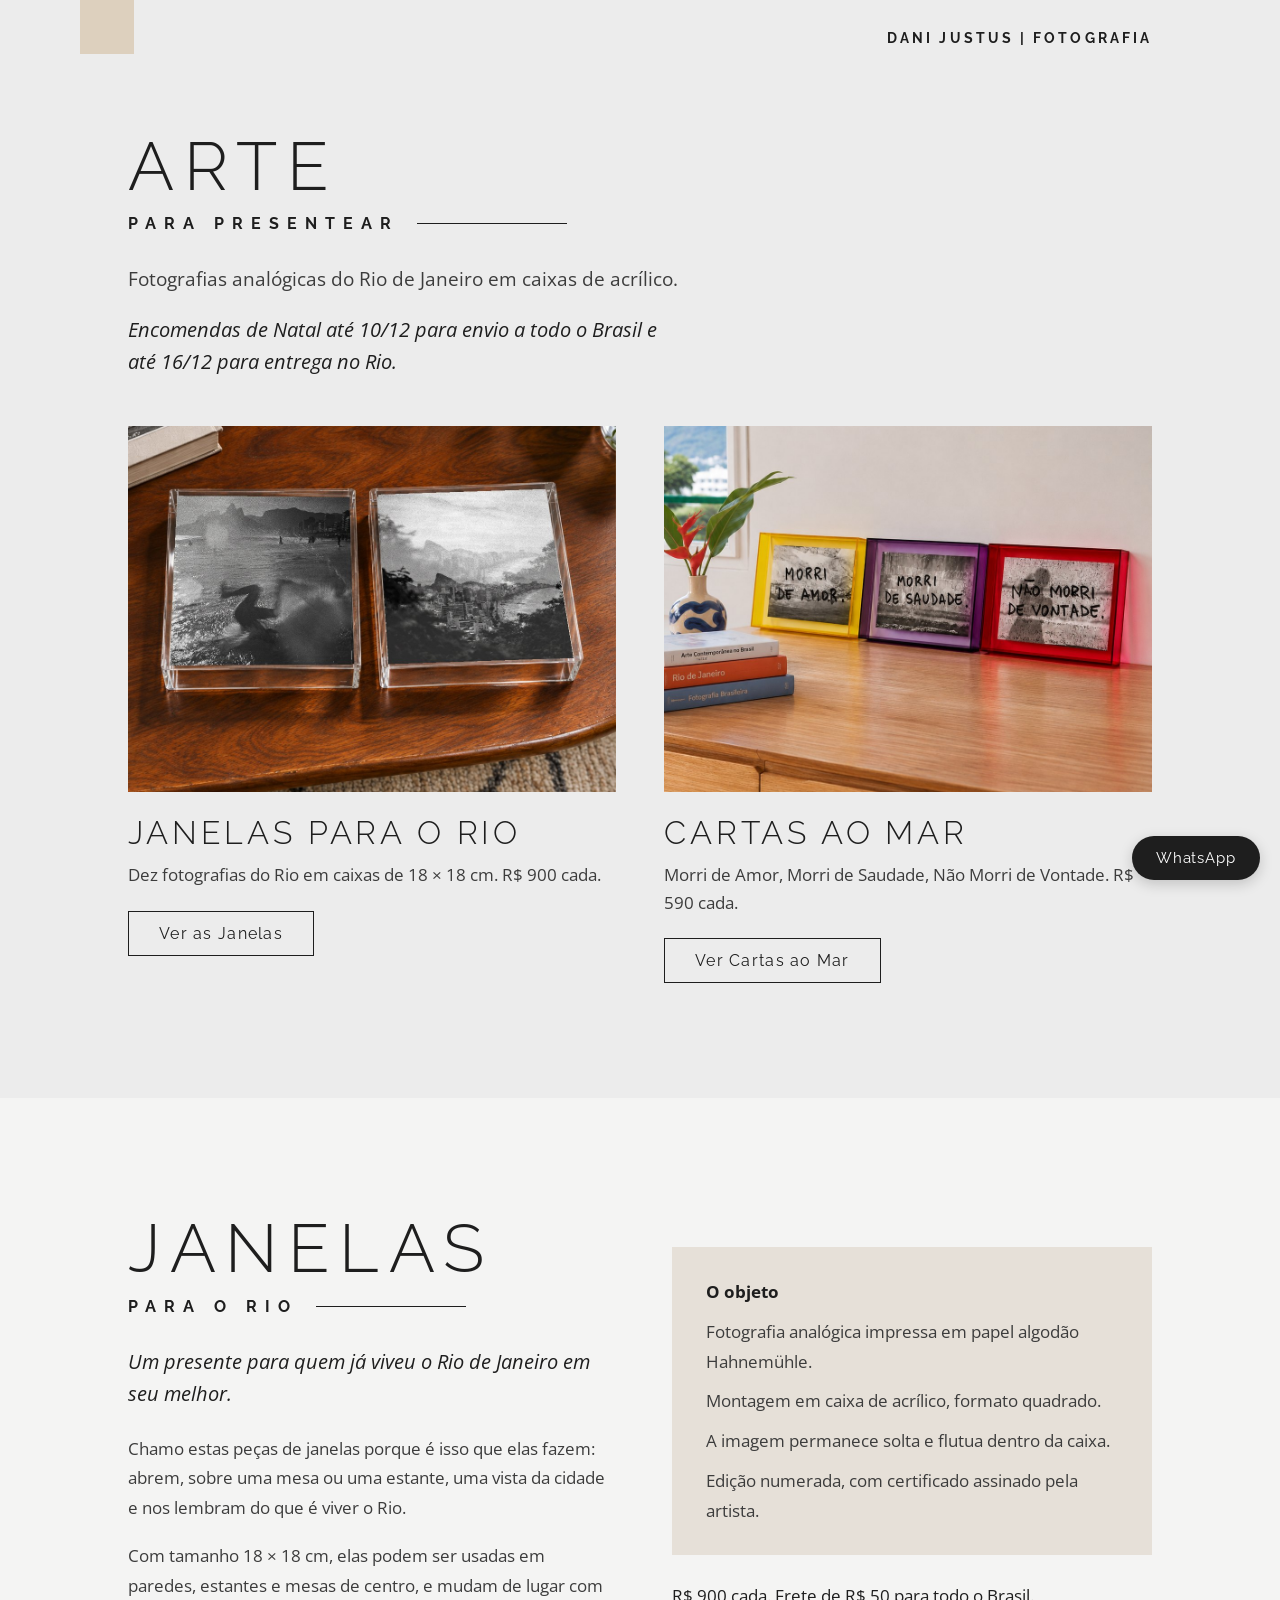
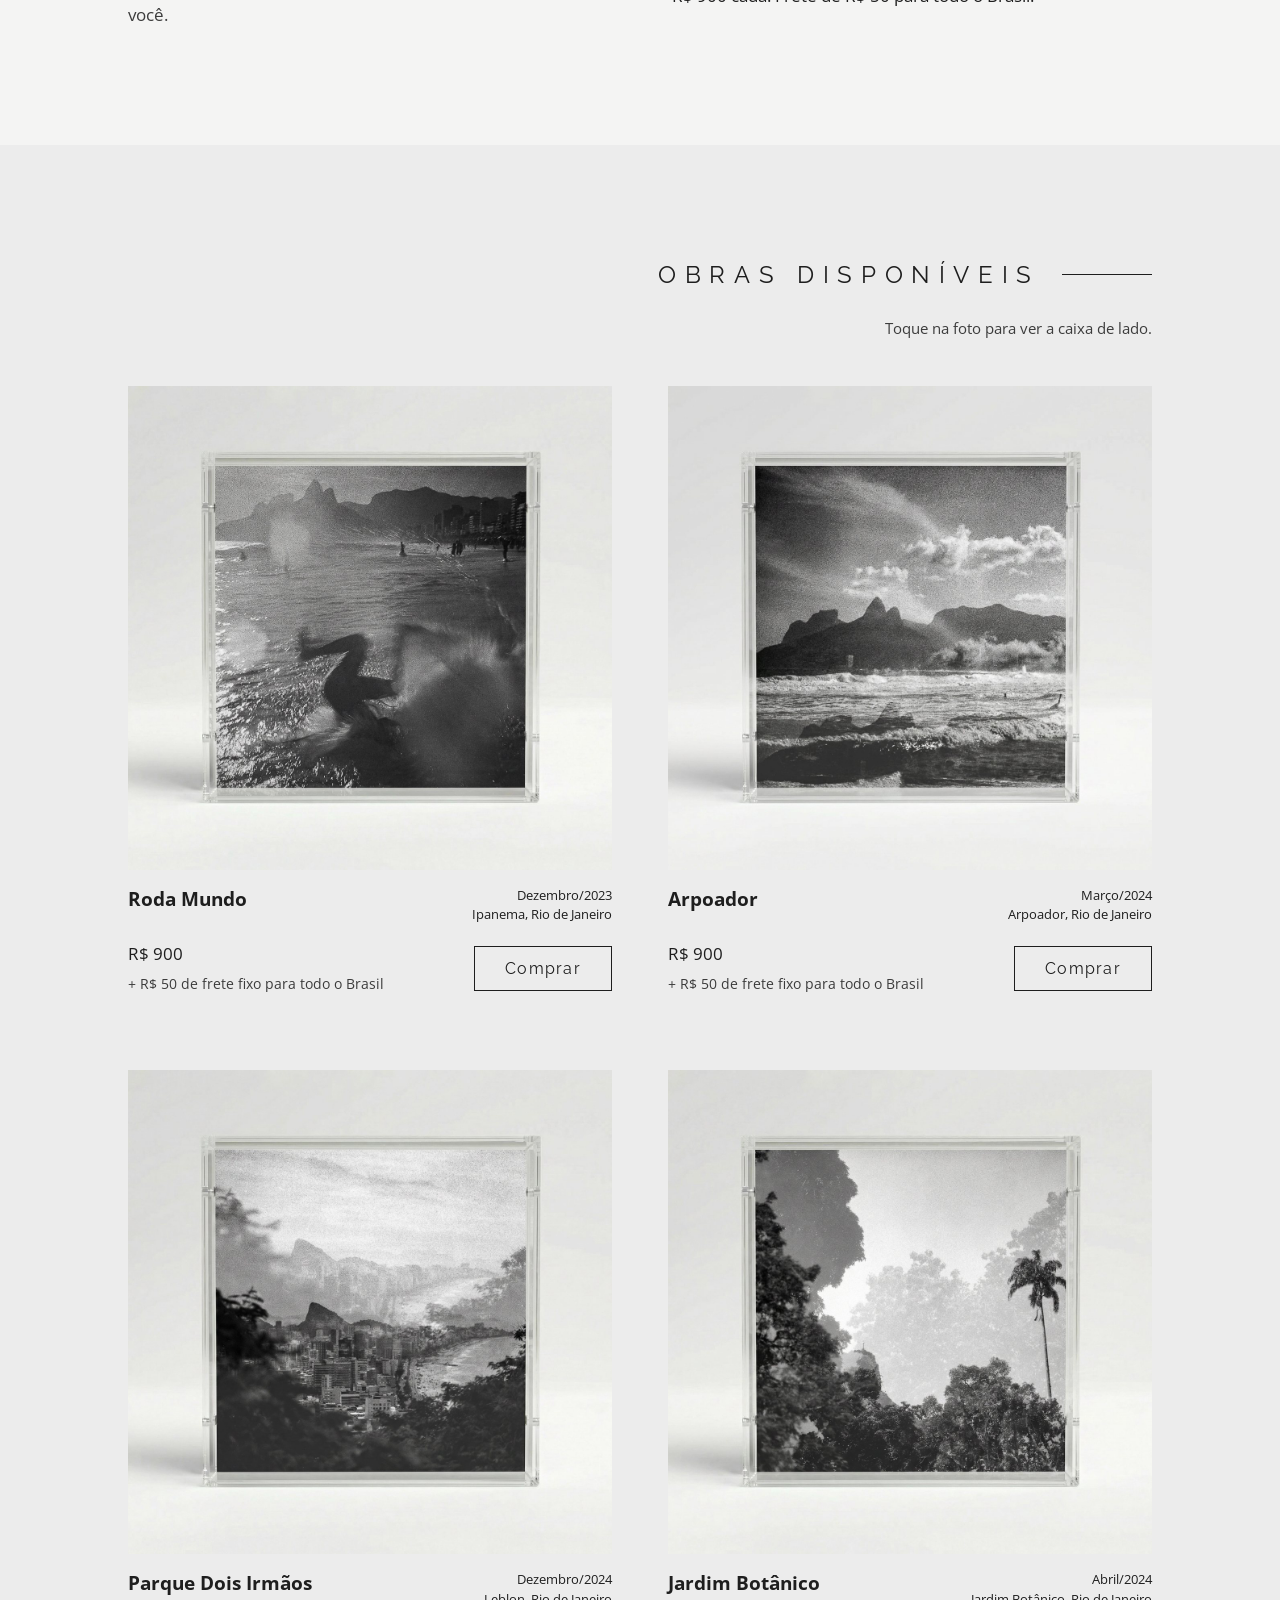
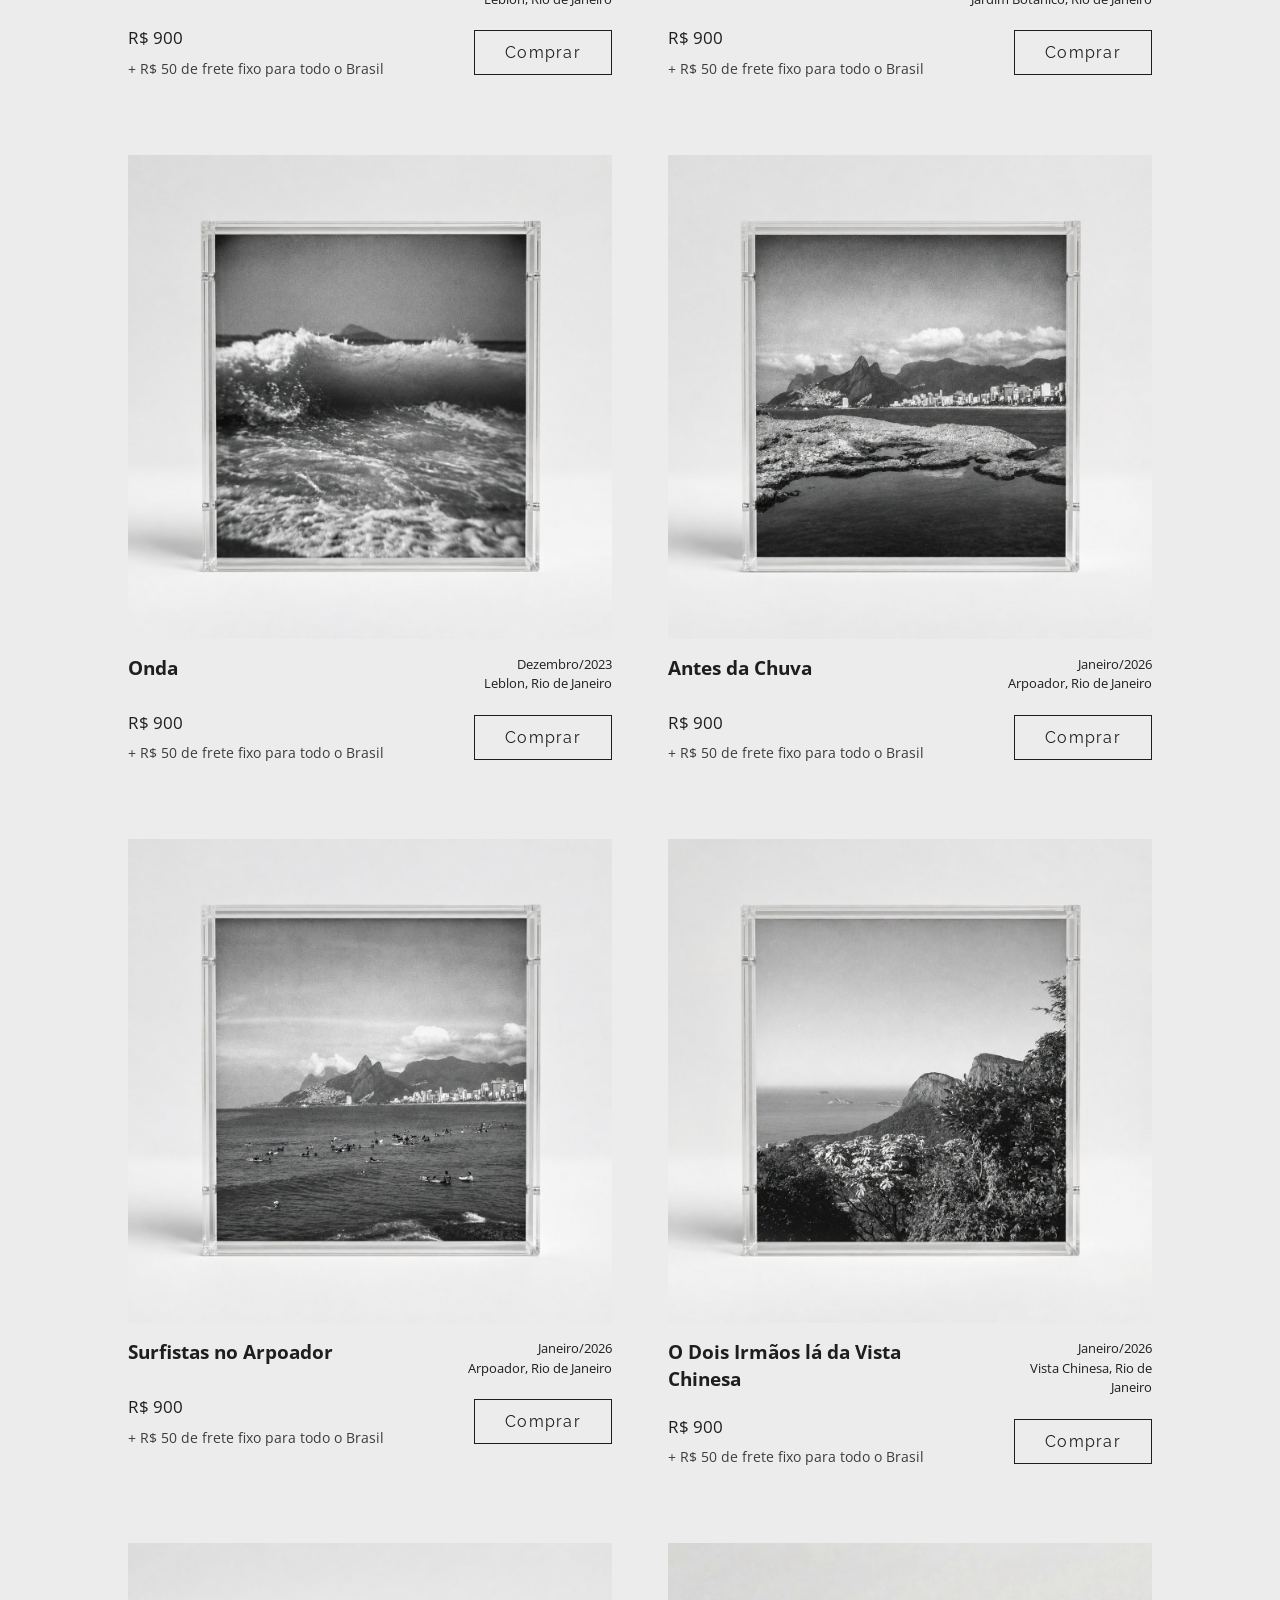
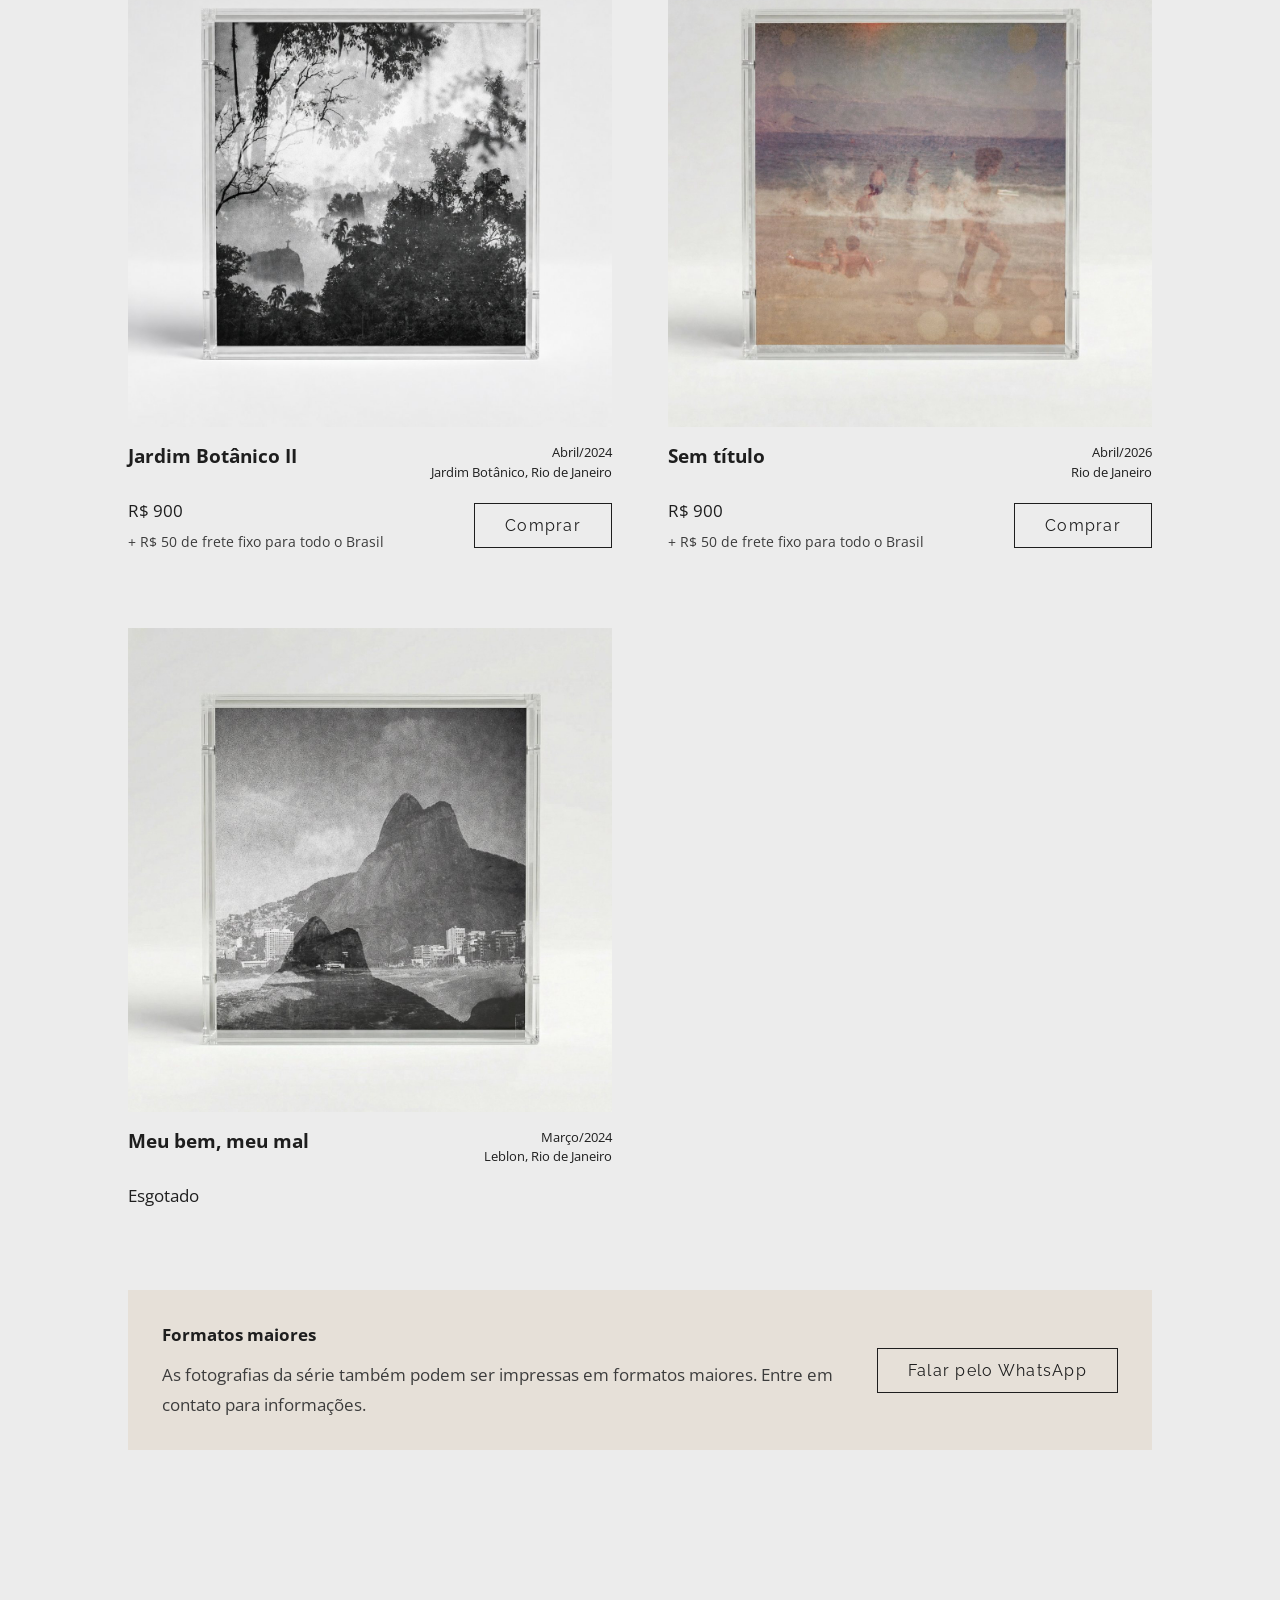
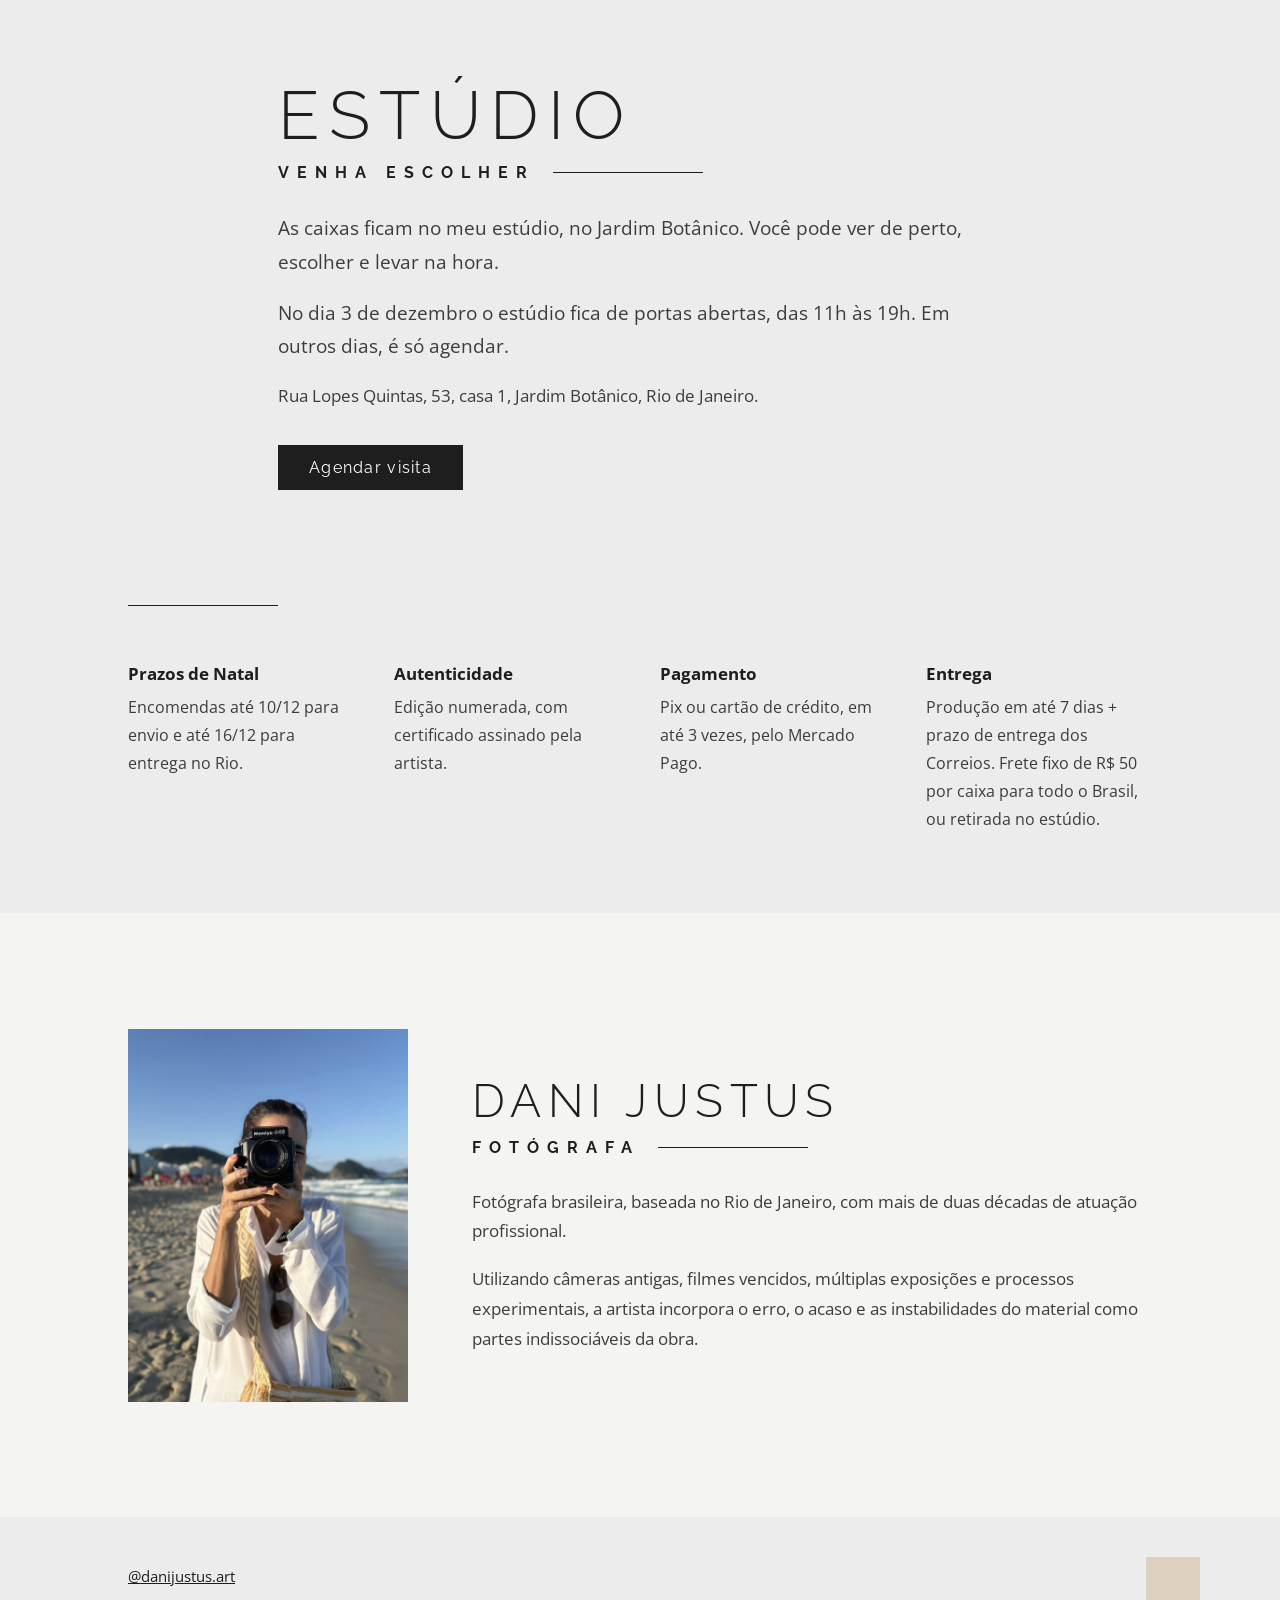
==== index.html @ 2b177dfc "Início: foto das Janelas na mesa de madeira Co-Authored-By: Claude Opus 5.5 <noreply@anthropic.com> " ====
<!DOCTYPE html>
<html lang="pt-BR">
<head>
<meta charset="utf-8">
<meta name="viewport" content="width=device-width, initial-scale=1">
<title>Dani Justus | Fotografia analógica em caixas de acrílico</title>
<meta name="description" content="Fotografias analógicas do Rio de Janeiro em caixas de acrílico. Janelas para o Rio e Cartas ao Mar, por Dani Justus.">
<meta property="og:title" content="Dani Justus | Arte para presentear">
<meta property="og:description" content="Fotografias analógicas do Rio de Janeiro em caixas de acrílico.">
<meta property="og:site_name" content="Dani Justus">
<meta property="og:url" content="https://loja.danijustus.art/">
<meta property="og:image" content="https://loja.danijustus.art/pages/janelas-nikonos-34.jpg">
<meta property="og:type" content="website">
<link rel="preconnect" href="https://fonts.googleapis.com">
<link rel="preconnect" href="https://fonts.gstatic.com" crossorigin>
<link href="https://fonts.googleapis.com/css2?family=Raleway:wght@300;400;700&family=Open+Sans:ital,wght@0,400;0,700;1,400&display=swap" rel="stylesheet">
<style>
  * { box-sizing: border-box; }
  html { scroll-behavior: smooth; }
  body { margin: 0; background: #ECECEC; color: #1E1E1E; font-family: 'Open Sans', sans-serif; overflow-x: hidden; }
  a { color: #1E1E1E; }
  ::selection { background: #1E1E1E; color: #fff; }
  img { max-width: 100%; display: block; }
  p { font-size: 17px; line-height: 1.75; color: #3C3C3C; margin: 0 0 18px; }
  .faixa { max-width: 1120px; margin: 0 auto; padding: 0 48px; }

  /* Título no padrão da apresentação: palavra grande, complemento com fio */
  .titulo { margin: 0 0 30px; font-weight: 400; }
  .titulo .grande { display: block; font-family: 'Raleway', sans-serif; font-weight: 300; font-size: clamp(38px, 6.4vw, 68px); letter-spacing: .14em; line-height: 1.05; text-transform: uppercase; color: #1E1E1E; }
  .titulo .sub { display: flex; align-items: center; gap: 18px; margin-top: 12px; font-family: 'Raleway', sans-serif; font-weight: 700; font-size: clamp(13px, 1.5vw, 16px); letter-spacing: .5em; text-transform: uppercase; color: #1E1E1E; }
  .titulo .sub::after { content: ""; flex: 0 1 150px; height: 1px; background: #1E1E1E; }
  .frase { font-style: italic; font-size: 20px; line-height: 1.6; color: #1E1E1E; margin-bottom: 24px; }

  .quina { width: 54px; height: 54px; background: #DDD0BE; }
  .topo { display: flex; justify-content: space-between; align-items: flex-start; padding: 0 48px 0 0; max-width: 1120px; margin: 0 auto; }
  .topo .marca { font-family: 'Raleway', sans-serif; font-weight: 700; font-size: 14px; letter-spacing: .22em; text-transform: uppercase; text-decoration: none; padding-top: 30px; }

  .dupla { display: grid; grid-template-columns: 1fr 1fr; gap: 64px; align-items: center; }
  .abertura { padding-top: clamp(40px, 6vw, 80px); padding-bottom: clamp(64px, 9vw, 120px); }
  .secao { padding-top: clamp(64px, 9vw, 120px); padding-bottom: clamp(64px, 9vw, 120px); }

  .objeto { background: #E6E0D8; padding: 30px 34px; margin-top: 34px; }
  .objeto p { margin-bottom: 10px; }
  .objeto p:last-child { margin-bottom: 0; }

  .cabeca-obras { display: flex; justify-content: flex-end; align-items: center; gap: 22px; padding-bottom: 44px; }
  .cabeca-obras span { font-family: 'Raleway', sans-serif; font-weight: 400; font-size: clamp(18px, 2.4vw, 24px); letter-spacing: .36em; text-transform: uppercase; }
  .cabeca-obras::after { content: ""; width: 90px; height: 1px; background: #1E1E1E; }

  .dica { margin: -18px 0 44px; text-align: right; font-size: 15px; }
  .obras { display: grid; grid-template-columns: 1fr 1fr; gap: 72px 56px; }
  .troca { display: block; width: 100%; padding: 0; border: 0; background: none; cursor: pointer; }
  .troca img, .obra > img { width: 100%; }
  .legenda { display: flex; justify-content: space-between; align-items: flex-start; gap: 16px; margin: 16px 0 14px; }
  .legenda .nome { font-weight: 700; font-size: 19px; line-height: 1.4; color: #1E1E1E; margin: 0; }
  .legenda .onde { font-size: 13px; line-height: 1.5; text-align: right; color: #1E1E1E; margin: 0; }
  .venda { display: flex; justify-content: space-between; align-items: center; gap: 16px; }
  .venda p { margin: 0; color: #1E1E1E; }

  .botao { display: inline-block; border: 1px solid #1E1E1E; color: #1E1E1E; background: transparent; text-decoration: none; padding: 12px 30px; font-family: 'Raleway', sans-serif; font-weight: 400; font-size: 16px; letter-spacing: .08em; transition: background .2s, color .2s; }
  .botao:hover { background: #1E1E1E; color: #fff; }
  .botao.cheio { background: #1E1E1E; color: #fff; }

  .maiores { display: flex; justify-content: space-between; align-items: center; gap: 28px; flex-wrap: wrap; margin-top: 80px; }
  .maiores > div { flex: 1 1 320px; }
  .zap { position: fixed; right: 20px; bottom: 20px; z-index: 10; background: #1E1E1E; color: #fff; text-decoration: none; padding: 13px 24px; border-radius: 999px; font-family: 'Raleway', sans-serif; font-size: 15px; letter-spacing: .06em; box-shadow: 0 4px 14px rgba(0,0,0,.18); }
  .zap:hover { background: #3C3C3C; color: #fff; }
  .frete { font-size: 14px; color: #3C3C3C; }
  button.botao { cursor: pointer; }
  #pedido { border: 0; padding: 0; width: min(520px, calc(100vw - 32px)); max-height: calc(100vh - 32px); background: #ECECEC; color: #1E1E1E; font-family: 'Open Sans', sans-serif; overflow-y: auto; }
  #pedido::backdrop { background: rgba(30,30,30,.55); }
  #pedido form { padding: 30px 24px 26px; }
  #pedido h2 { font-family: 'Raleway', sans-serif; font-weight: 300; font-size: 26px; letter-spacing: .14em; text-transform: uppercase; margin: 0 0 8px; }
  #pedido .resumo { font-size: 16px; margin: 0 0 20px; }
  #pedido label { display: block; font-size: 15px; color: #3C3C3C; margin: 0 0 14px; }
  #pedido input { display: block; width: 100%; margin-top: 5px; padding: 12px; font-size: 16px; font-family: inherit; color: #1E1E1E; background: #fff; border: 1px solid #B5B5B5; border-radius: 0; }
  #pedido input:focus { outline: 2px solid #1E1E1E; outline-offset: 0; }
  #pedido .linha { display: flex; gap: 12px; }
  #pedido .linha label { flex: 1; min-width: 0; }
  #pedido .estreito { flex: 0 0 90px !important; }
  #pedido .aviso { font-size: 14px; margin: 4px 0 16px; }
  #pedido .erro { font-size: 14px; color: #A3123A; margin: 0 0 12px; min-height: 1em; }
  #pedido .enviar { width: 100%; background: #1E1E1E; color: #fff; border: 0; padding: 16px; font-size: 16px; font-family: 'Raleway', sans-serif; letter-spacing: .08em; cursor: pointer; }
  #pedido .enviar:disabled { opacity: .6; cursor: wait; }
  #pedido .fechar { position: absolute; top: 8px; right: 8px; background: none; border: 0; font-size: 28px; line-height: 1; color: #1E1E1E; cursor: pointer; padding: 6px 10px; }
  .opcoes { display: grid; grid-template-columns: 1fr 1fr; gap: 48px; }
  .opcao { display: flex; flex-direction: column; align-items: flex-start; text-decoration: none; color: #1E1E1E; }
  .opcao img { width: 100%; aspect-ratio: 4 / 3; object-fit: cover; margin-bottom: 22px; }
  .opcao-nome { font-family: 'Raleway', sans-serif; font-weight: 300; font-size: clamp(24px, 3vw, 32px); letter-spacing: .12em; text-transform: uppercase; margin-bottom: 10px; }
  .opcao-texto { font-size: 17px; line-height: 1.6; color: #3C3C3C; margin-bottom: 22px; }
  .opcao:hover .botao { background: #1E1E1E; color: #fff; }
  .clara { background: #F4F4F3; }

  .infos { display: grid; grid-template-columns: repeat(4, 1fr); gap: 40px; padding-top: 56px; padding-bottom: 80px; }
  .infos h3 { font-family: 'Open Sans', sans-serif; font-weight: 700; font-size: 17px; margin: 0 0 8px; }
  .infos p { font-size: 16px; margin: 0; }

  .sobre { display: grid; grid-template-columns: 280px 1fr; gap: 64px; align-items: center; }
  .rodape { display: flex; justify-content: space-between; align-items: flex-end; max-width: 1120px; margin: 0 auto; padding: 40px 0 0 48px; }
  .rodape p { font-size: 15px; margin: 0 0 22px; }

  @media (max-width: 820px) {
    .faixa { padding-left: 22px; padding-right: 22px; }
    .topo { padding-right: 22px; }
    .quina { width: 40px; height: 40px; }
    .topo .marca { padding-top: 20px; font-size: 12px; }
    .dupla, .obras, .sobre, .opcoes { grid-template-columns: 1fr; gap: 36px; }
    .obras { gap: 56px; }
    .infos { grid-template-columns: 1fr 1fr; gap: 30px 22px; }
    .sobre img { max-width: 220px; }
    .titulo .sub { letter-spacing: .36em; }
    .cabeca-obras { justify-content: flex-start; gap: 14px; padding-bottom: 14px; }
    .cabeca-obras span { letter-spacing: .18em; font-size: 19px; white-space: nowrap; }
    .cabeca-obras::after { flex: 1 1 auto; width: auto; min-width: 20px; }
    .dica { margin: 0 0 32px; text-align: left; }
    .rodape { padding-left: 22px; }
  }
</style>
<!-- Meta Pixel -->
<script>
!function(f,b,e,v,n,t,s){if(f.fbq)return;n=f.fbq=function(){n.callMethod?
n.callMethod.apply(n,arguments):n.queue.push(arguments)};if(!f._fbq)f._fbq=n;
n.push=n;n.loaded=!0;n.version='2.0';n.queue=[];t=b.createElement(e);t.async=!0;
t.src=v;s=b.getElementsByTagName(e)[0];s.parentNode.insertBefore(t,s)}(window,
document,'script','https://connect.facebook.net/en_US/fbevents.js');
fbq('init', '1060315336275430');
fbq('track', 'PageView');
</script>
<!-- Fim Meta Pixel -->
</head>
<body>

<!-- TOPO -->
<header class="topo">
  <div class="quina"></div>
  <a class="marca" href="https://danijustus.art/">Dani Justus | Fotografia</a>
</header>

<!-- ABERTURA -->
<section class="faixa abertura">
  <h1 class="titulo"><span class="grande">Arte</span><span class="sub">para presentear</span></h1>
  <p style="font-size:19px; max-width:560px;">Fotografias analógicas do Rio de Janeiro em caixas de acrílico.</p>
  <p class="frase" style="max-width:560px; margin-bottom:48px;">Encomendas de Natal até 10/12 para envio a todo o Brasil e até 16/12 para entrega no Rio.</p>

  <div class="opcoes">
    <a class="opcao" href="#obras">
      <img src="pages/janelas-dupla-mesa.jpg" alt="Duas Janelas para o Rio em caixas de acrílico transparente sobre uma mesa de madeira">
      <span class="opcao-nome">Janelas para o Rio</span>
      <span class="opcao-texto">Dez fotografias do Rio em caixas de 18 × 18 cm. R$ 900 cada.</span>
      <span class="botao">Ver as Janelas</span>
    </a>
    <a class="opcao" href="https://loja.danijustus.art/pages/cartasaomar">
      <img src="pages/cartasaomar-trio-aparador.jpg" alt="As três obras da série Cartas ao Mar em acrílico amarelo, violeta e vermelho sobre um aparador">
      <span class="opcao-nome">Cartas ao Mar</span>
      <span class="opcao-texto">Morri de Amor, Morri de Saudade, Não Morri de Vontade. R$ 590 cada.</span>
      <span class="botao">Ver Cartas ao Mar</span>
    </a>
  </div>
</section>

<!-- JANELAS PARA O RIO -->
<section id="janelas" class="clara">
  <div class="faixa secao dupla" style="align-items:start;">
    <div>
      <h2 class="titulo"><span class="grande">Janelas</span><span class="sub">para o Rio</span></h2>
      <p class="frase">Um presente para quem já viveu o Rio de Janeiro em seu melhor.</p>
      <p>Chamo estas peças de janelas porque é isso que elas fazem: abrem, sobre uma mesa ou uma estante, uma vista da cidade e nos lembram do que é viver o Rio.</p>
      <p style="margin:0;">Com tamanho 18 × 18 cm, elas podem ser usadas em paredes, estantes e mesas de centro, e mudam de lugar com você.</p>
    </div>
    <div>
      <div class="objeto">
        <p style="font-weight:700; color:#1E1E1E;">O objeto</p>
        <p>Fotografia analógica impressa em papel algodão Hahnemühle.</p>
        <p>Montagem em caixa de acrílico, formato quadrado.</p>
        <p>A imagem permanece solta e flutua dentro da caixa.</p>
        <p>Edição numerada, com certificado assinado pela artista.</p>
      </div>
      <p style="margin:26px 0 0; color:#1E1E1E;">R$ 900 cada. Frete de R$ 50 para todo o Brasil.</p>
    </div>
  </div>
</section>

<!-- OBRAS -->
<section id="obras" class="faixa secao">
  <div class="cabeca-obras"><span>Obras disponíveis</span></div>
  <p class="dica">Toque na foto para ver a caixa de lado.</p>

  <div class="obras">

    <div class="obra">
      <button type="button" class="troca" aria-label="Ver a outra vista da caixa"><img loading="lazy" src="pages/janelas-nikonos.jpg" data-frente="pages/janelas-nikonos.jpg" data-lado="pages/janelas-nikonos-34.jpg" alt="Roda Mundo, fotografia analógica em preto e branco de um mergulho no mar de Ipanema, em caixa de acrílico"></button>
      <div class="legenda">
        <p class="nome">Roda Mundo</p>
        <p class="onde">Dezembro/2023<br>Ipanema, Rio de Janeiro</p>
      </div>
      <div class="venda">
        <p>R$ 900<br><span class="frete">+ R$ 50 de frete fixo para todo o Brasil</span></p>
        <button type="button" class="botao" data-comprar="Roda Mundo">Comprar</button>
      </div>
    </div>

    <div class="obra">
      <button type="button" class="troca" aria-label="Ver a outra vista da caixa"><img loading="lazy" src="pages/janelas-arpoador.jpg" data-frente="pages/janelas-arpoador.jpg" data-lado="pages/janelas-arpoador-34.jpg" alt="Arpoador, fotografia analógica em preto e branco do mar com o morro Dois Irmãos ao fundo, em caixa de acrílico"></button>
      <div class="legenda">
        <p class="nome">Arpoador</p>
        <p class="onde">Março/2024<br>Arpoador, Rio de Janeiro</p>
      </div>
      <div class="venda">
        <p>R$ 900<br><span class="frete">+ R$ 50 de frete fixo para todo o Brasil</span></p>
        <button type="button" class="botao" data-comprar="Arpoador">Comprar</button>
      </div>
    </div>

    <div class="obra">
      <button type="button" class="troca" aria-label="Ver a outra vista da caixa"><img loading="lazy" src="pages/janelas-pqdoisirmaos.jpg" data-frente="pages/janelas-pqdoisirmaos.jpg" data-lado="pages/janelas-pqdoisirmaos-34.jpg" alt="Parque Dois Irmãos, fotografia analógica em preto e branco da orla vista do alto, em caixa de acrílico"></button>
      <div class="legenda">
        <p class="nome">Parque Dois Irmãos</p>
        <p class="onde">Dezembro/2024<br>Leblon, Rio de Janeiro</p>
      </div>
      <div class="venda">
        <p>R$ 900<br><span class="frete">+ R$ 50 de frete fixo para todo o Brasil</span></p>
        <button type="button" class="botao" data-comprar="Parque Dois Irmãos">Comprar</button>
      </div>
    </div>

    <div class="obra">
      <button type="button" class="troca" aria-label="Ver a outra vista da caixa"><img loading="lazy" src="pages/janelas-jbeleme.jpg" data-frente="pages/janelas-jbeleme.jpg" data-lado="pages/janelas-jbeleme-34.jpg" alt="Jardim Botânico, fotografia analógica em preto e branco com dupla exposição de árvores e uma palmeira, em caixa de acrílico"></button>
      <div class="legenda">
        <p class="nome">Jardim Botânico</p>
        <p class="onde">Abril/2024<br>Jardim Botânico, Rio de Janeiro</p>
      </div>
      <div class="venda">
        <p>R$ 900<br><span class="frete">+ R$ 50 de frete fixo para todo o Brasil</span></p>
        <button type="button" class="botao" data-comprar="Jardim Botânico">Comprar</button>
      </div>
    </div>

    <div class="obra">
      <button type="button" class="troca" aria-label="Ver a outra vista da caixa"><img loading="lazy" src="pages/janelas-onda.jpg" data-frente="pages/janelas-onda.jpg" data-lado="pages/janelas-onda-34.jpg" alt="Onda, fotografia analógica em preto e branco de uma onda quebrando, em caixa de acrílico"></button>
      <div class="legenda">
        <p class="nome">Onda</p>
        <p class="onde">Dezembro/2023<br>Leblon, Rio de Janeiro</p>
      </div>
      <div class="venda">
        <p>R$ 900<br><span class="frete">+ R$ 50 de frete fixo para todo o Brasil</span></p>
        <button type="button" class="botao" data-comprar="Onda">Comprar</button>
      </div>
    </div>

    <div class="obra">
      <button type="button" class="troca" aria-label="Ver a outra vista da caixa"><img loading="lazy" src="pages/janelas-arpoador1.jpg" data-frente="pages/janelas-arpoador1.jpg" data-lado="pages/janelas-arpoador1-34.jpg" alt="Antes da Chuva, fotografia analógica em preto e branco das pedras do Arpoador com o morro Dois Irmãos ao fundo, em caixa de acrílico"></button>
      <div class="legenda">
        <p class="nome">Antes da Chuva</p>
        <p class="onde">Janeiro/2026<br>Arpoador, Rio de Janeiro</p>
      </div>
      <div class="venda">
        <p>R$ 900<br><span class="frete">+ R$ 50 de frete fixo para todo o Brasil</span></p>
        <button type="button" class="botao" data-comprar="Antes da Chuva">Comprar</button>
      </div>
    </div>

    <div class="obra">
      <button type="button" class="troca" aria-label="Ver a outra vista da caixa"><img loading="lazy" src="pages/janelas-surfistas.jpg" data-frente="pages/janelas-surfistas.jpg" data-lado="pages/janelas-surfistas-34.jpg" alt="Surfistas no Arpoador, fotografia analógica em preto e branco de surfistas no mar com o morro Dois Irmãos ao fundo, em caixa de acrílico"></button>
      <div class="legenda">
        <p class="nome">Surfistas no Arpoador</p>
        <p class="onde">Janeiro/2026<br>Arpoador, Rio de Janeiro</p>
      </div>
      <div class="venda">
        <p>R$ 900<br><span class="frete">+ R$ 50 de frete fixo para todo o Brasil</span></p>
        <button type="button" class="botao" data-comprar="Surfistas no Arpoador">Comprar</button>
      </div>
    </div>

    <div class="obra">
      <button type="button" class="troca" aria-label="Ver a outra vista da caixa"><img loading="lazy" src="pages/janelas-vista.jpg" data-frente="pages/janelas-vista.jpg" data-lado="pages/janelas-vista-34.jpg" alt="O Dois Irmãos lá da Vista Chinesa, fotografia analógica em preto e branco, em caixa de acrílico"></button>
      <div class="legenda">
        <p class="nome">O Dois Irmãos lá da Vista Chinesa</p>
        <p class="onde">Janeiro/2026<br>Vista Chinesa, Rio de Janeiro</p>
      </div>
      <div class="venda">
        <p>R$ 900<br><span class="frete">+ R$ 50 de frete fixo para todo o Brasil</span></p>
        <button type="button" class="botao" data-comprar="O Dois Irmãos lá da Vista Chinesa">Comprar</button>
      </div>
    </div>

    <div class="obra">
      <button type="button" class="troca" aria-label="Ver a outra vista da caixa"><img loading="lazy" src="pages/janelas-floresta.jpg" data-frente="pages/janelas-floresta.jpg" data-lado="pages/janelas-floresta-34.jpg" alt="Jardim Botânico II, fotografia analógica em preto e branco, dupla exposição de floresta com o Cristo Redentor ao fundo, em caixa de acrílico"></button>
      <div class="legenda">
        <p class="nome">Jardim Botânico II</p>
        <p class="onde">Abril/2024<br>Jardim Botânico, Rio de Janeiro</p>
      </div>
      <div class="venda">
        <p>R$ 900<br><span class="frete">+ R$ 50 de frete fixo para todo o Brasil</span></p>
        <button type="button" class="botao" data-comprar="Jardim Botânico II">Comprar</button>
      </div>
    </div>

    <div class="obra">
      <button type="button" class="troca" aria-label="Ver a outra vista da caixa"><img loading="lazy" src="pages/janelas-colorida.jpg" data-frente="pages/janelas-colorida.jpg" data-lado="pages/janelas-colorida-34.jpg" alt="Sem título, fotografia analógica colorida, dupla exposição de banhistas na praia, em caixa de acrílico"></button>
      <div class="legenda">
        <p class="nome">Sem título</p>
        <p class="onde">Abril/2026<br>Rio de Janeiro</p>
      </div>
      <div class="venda">
        <p>R$ 900<br><span class="frete">+ R$ 50 de frete fixo para todo o Brasil</span></p>
        <button type="button" class="botao" data-comprar="Sem título">Comprar</button>
      </div>
    </div>

    <div class="obra">
      <img loading="lazy" src="pages/janelas-praiajb.jpg" alt="Meu bem, meu mal, fotografia analógica em preto e branco com dupla exposição da praia e do morro Dois Irmãos, em caixa de acrílico">
      <div class="legenda">
        <p class="nome">Meu bem, meu mal</p>
        <p class="onde">Março/2024<br>Leblon, Rio de Janeiro</p>
      </div>
      <div class="venda">
        <p>Esgotado</p>
      </div>
    </div>

  </div>

  <div class="objeto maiores">
    <div>
      <p style="font-weight:700; color:#1E1E1E;">Formatos maiores</p>
      <p>As fotografias da série também podem ser impressas em formatos maiores. Entre em contato para informações.</p>
    </div>
    <a class="botao" data-contato="1" href="https://wa.me/5521998733496?text=Ol%C3%A1%21%20Quero%20informa%C3%A7%C3%B5es%20sobre%20formatos%20maiores%20das%20fotografias." target="_blank" rel="noopener">Falar pelo WhatsApp</a>
  </div>
</section>

<!-- ESTÚDIO -->
<section id="estudio" class="faixa secao" style="max-width:820px;">
  <h2 class="titulo"><span class="grande">Estúdio</span><span class="sub">venha escolher</span></h2>
  <p style="font-size:19px;">As caixas ficam no meu estúdio, no Jardim Botânico. Você pode ver de perto, escolher e levar na hora.</p>
  <p style="font-size:19px;">No dia 3 de dezembro o estúdio fica de portas abertas, das 11h às 19h. Em outros dias, é só agendar.</p>
  <p style="margin-bottom:34px;">Rua Lopes Quintas, 53, casa 1, Jardim Botânico, Rio de Janeiro.</p>
  <a class="botao cheio" data-visita="1" href="https://wa.me/5521998733496?text=Ol%C3%A1%21%20Quero%20agendar%20uma%20visita%20ao%20est%C3%BAdio%20para%20ver%20as%20caixas." target="_blank" rel="noopener">Agendar visita</a>
</section>

<!-- COMO FUNCIONA -->
<div class="faixa"><div style="height:1px; background:#1E1E1E; width:150px;"></div></div>
<section class="faixa infos">
  <div>
    <h3>Prazos de Natal</h3>
    <p>Encomendas até 10/12 para envio e até 16/12 para entrega no Rio.</p>
  </div>
  <div>
    <h3>Autenticidade</h3>
    <p>Edição numerada, com certificado assinado pela artista.</p>
  </div>
  <div>
    <h3>Pagamento</h3>
    <p>Pix ou cartão de crédito, em até 3 vezes, pelo Mercado Pago.</p>
  </div>
  <div>
    <h3>Entrega</h3>
    <p>Produção em até 7 dias + prazo de entrega dos Correios. Frete fixo de R$ 50 por caixa para todo o Brasil, ou retirada no estúdio.</p>
  </div>
</section>

<!-- SOBRE -->
<section class="clara">
  <div class="faixa secao sobre">
    <img loading="lazy" src="pages/cartasaomar-dani.jpg" alt="Dani Justus fotografando com uma Mamiya 645" style="width:100%;">
    <div>
      <h2 class="titulo"><span class="grande" style="font-size:clamp(30px,4.4vw,46px);">Dani Justus</span><span class="sub">fotógrafa</span></h2>
      <p>Fotógrafa brasileira, baseada no Rio de Janeiro, com mais de duas décadas de atuação profissional.</p>
      <p style="margin:0;">Utilizando câmeras antigas, filmes vencidos, múltiplas exposições e processos experimentais, a artista incorpora o erro, o acaso e as instabilidades do material como partes indissociáveis da obra.</p>
    </div>
  </div>
</section>

<footer class="rodape">
  <p><a href="https://www.instagram.com/danijustus.art/" target="_blank" rel="noopener">@danijustus.art</a></p>
  <div class="quina"></div>
</footer>

<a class="zap" data-contato="1" href="https://wa.me/5521998733496?text=Ol%C3%A1%21%20Vi%20as%20caixas%20de%20acr%C3%ADlico%20e%20quero%20saber%20mais." target="_blank" rel="noopener">WhatsApp</a>

<dialog id="pedido" aria-labelledby="pedido-titulo">
  <button type="button" class="fechar" aria-label="Fechar">&times;</button>
  <form id="pedido-form" novalidate>
    <h2 id="pedido-titulo">Seu pedido</h2>
    <p class="resumo" id="pedido-resumo"></p>
    <label>Nome completo<input name="nome" autocomplete="name" required></label>
    <div class="linha">
      <label>CPF<input name="cpf" inputmode="numeric" placeholder="000.000.000-00" required></label>
      <label>WhatsApp<input name="whatsapp" type="tel" inputmode="tel" autocomplete="tel" placeholder="(21) 99999-9999" required></label>
    </div>
    <label>E-mail<input name="email" type="email" autocomplete="email" required></label>
    <label style="max-width:200px;">CEP<input name="cep" inputmode="numeric" autocomplete="postal-code" placeholder="00000-000" required></label>
    <div class="linha">
      <label>Endereço<input name="endereco" autocomplete="address-line1" required></label>
      <label class="estreito">Número<input name="numero" required></label>
    </div>
    <label>Complemento<input name="complemento" autocomplete="address-line2"></label>
    <label>Bairro<input name="bairro" required></label>
    <div class="linha">
      <label>Cidade<input name="cidade" autocomplete="address-level2" required></label>
      <label class="estreito">UF<input name="uf" maxlength="2" autocomplete="address-level1" required></label>
    </div>
    <p class="aviso">Frete fixo de R$ 50 para todo o Brasil. Produção em até 7 dias + prazo de entrega dos Correios. Na próxima tela você paga com Pix ou cartão pelo Mercado Pago.</p>
    <p class="erro" id="pedido-erro" role="alert"></p>
    <button type="submit" class="enviar">Ir para o pagamento</button>
  </form>
</dialog>

<script>
(function () {
  var PLANILHA = 'https://script.google.com/macros/s/AKfycbwVMkxAPdDLWIR8yIAjF7bXVyx177gVL4NK6sFcbljflLOGwxq_wfMjYPsoJZ18zcMwXw/exec';
  var LINK = 'https://mpago.li/2ra7G6K';
  var VALOR = 900, FRETE = 50;
  var dlg = document.getElementById('pedido');
  var form = document.getElementById('pedido-form');
  var erro = document.getElementById('pedido-erro');
  var atual = null;
  function brl(n) { return 'R$ ' + n.toLocaleString('pt-BR', { minimumFractionDigits: 2 }); }

  document.addEventListener('click', function (e) {
    var t = e.target.closest('.troca');
    if (t) {
      var i = t.querySelector('img');
      var lado = i.getAttribute('src') === i.getAttribute('data-frente');
      i.setAttribute('src', i.getAttribute(lado ? 'data-lado' : 'data-frente'));
      return;
    }
    var b = e.target.closest('[data-comprar]');
    if (b) {
      atual = b.getAttribute('data-comprar');
      document.getElementById('pedido-resumo').textContent =
        atual + ': ' + brl(VALOR) + ' + ' + brl(FRETE) + ' de frete = ' + brl(VALOR + FRETE);
      erro.textContent = '';
      dlg.showModal();
      if (window.fbq) fbq('track', 'AddToCart', { content_name: 'Janelas para o Rio: ' + atual, content_category: 'Fine Art', currency: 'BRL', value: VALOR });
      return;
    }
    if (!window.fbq) return;
    if (e.target.closest('[data-contato]')) fbq('track', 'Contact', { content_name: 'WhatsApp' });
    if (e.target.closest('[data-visita]')) fbq('track', 'Schedule', { content_name: 'Visita ao estúdio' });
  });
  dlg.querySelector('.fechar').addEventListener('click', function () { dlg.close(); });

  var cep = form.elements.cep;
  cep.addEventListener('blur', function () {
    var c = cep.value.replace(/\D/g, '');
    if (c.length !== 8) return;
    fetch('https://viacep.com.br/ws/' + c + '/json/').then(function (r) { return r.json(); }).then(function (d) {
      if (d.erro) return;
      if (!form.elements.endereco.value) form.elements.endereco.value = d.logradouro || '';
      if (!form.elements.bairro.value) form.elements.bairro.value = d.bairro || '';
      form.elements.cidade.value = d.localidade || form.elements.cidade.value;
      form.elements.uf.value = d.uf || form.elements.uf.value;
      form.elements.numero.focus();
    }).catch(function () {});
  });

  form.addEventListener('submit', function (e) {
    e.preventDefault();
    var falta = Array.prototype.find.call(form.elements, function (el) { return el.required && !el.value.trim(); });
    if (falta) { erro.textContent = 'Preencha todos os campos obrigatórios.'; falta.focus(); return; }
    if (form.elements.cpf.value.replace(/\D/g, '').length !== 11) { erro.textContent = 'Confira o CPF.'; form.elements.cpf.focus(); return; }
    if (!/\S+@\S+\.\S+/.test(form.elements.email.value)) { erro.textContent = 'Confira o e-mail.'; form.elements.email.focus(); return; }
    var dados = new URLSearchParams(new FormData(form));
    dados.append('obra', 'Janelas para o Rio: ' + atual);
    dados.append('valor', VALOR + FRETE);
    var btn = form.querySelector('.enviar');
    btn.disabled = true; btn.textContent = 'Abrindo o pagamento...';
    if (window.fbq) fbq('track', 'Lead', { content_name: 'Janelas para o Rio: ' + atual, content_category: 'Fine Art', currency: 'BRL', value: VALOR });
    if (window.fbq) fbq('track', 'InitiateCheckout', { content_name: 'Janelas para o Rio: ' + atual, content_category: 'Fine Art', currency: 'BRL', value: VALOR + FRETE, num_items: 1 });
    var ir = function () { window.location.href = LINK; };
    fetch(PLANILHA, { method: 'POST', mode: 'no-cors', body: dados }).then(ir, ir);
    setTimeout(ir, 2500);
  });
})();
</script>

</body>
</html>
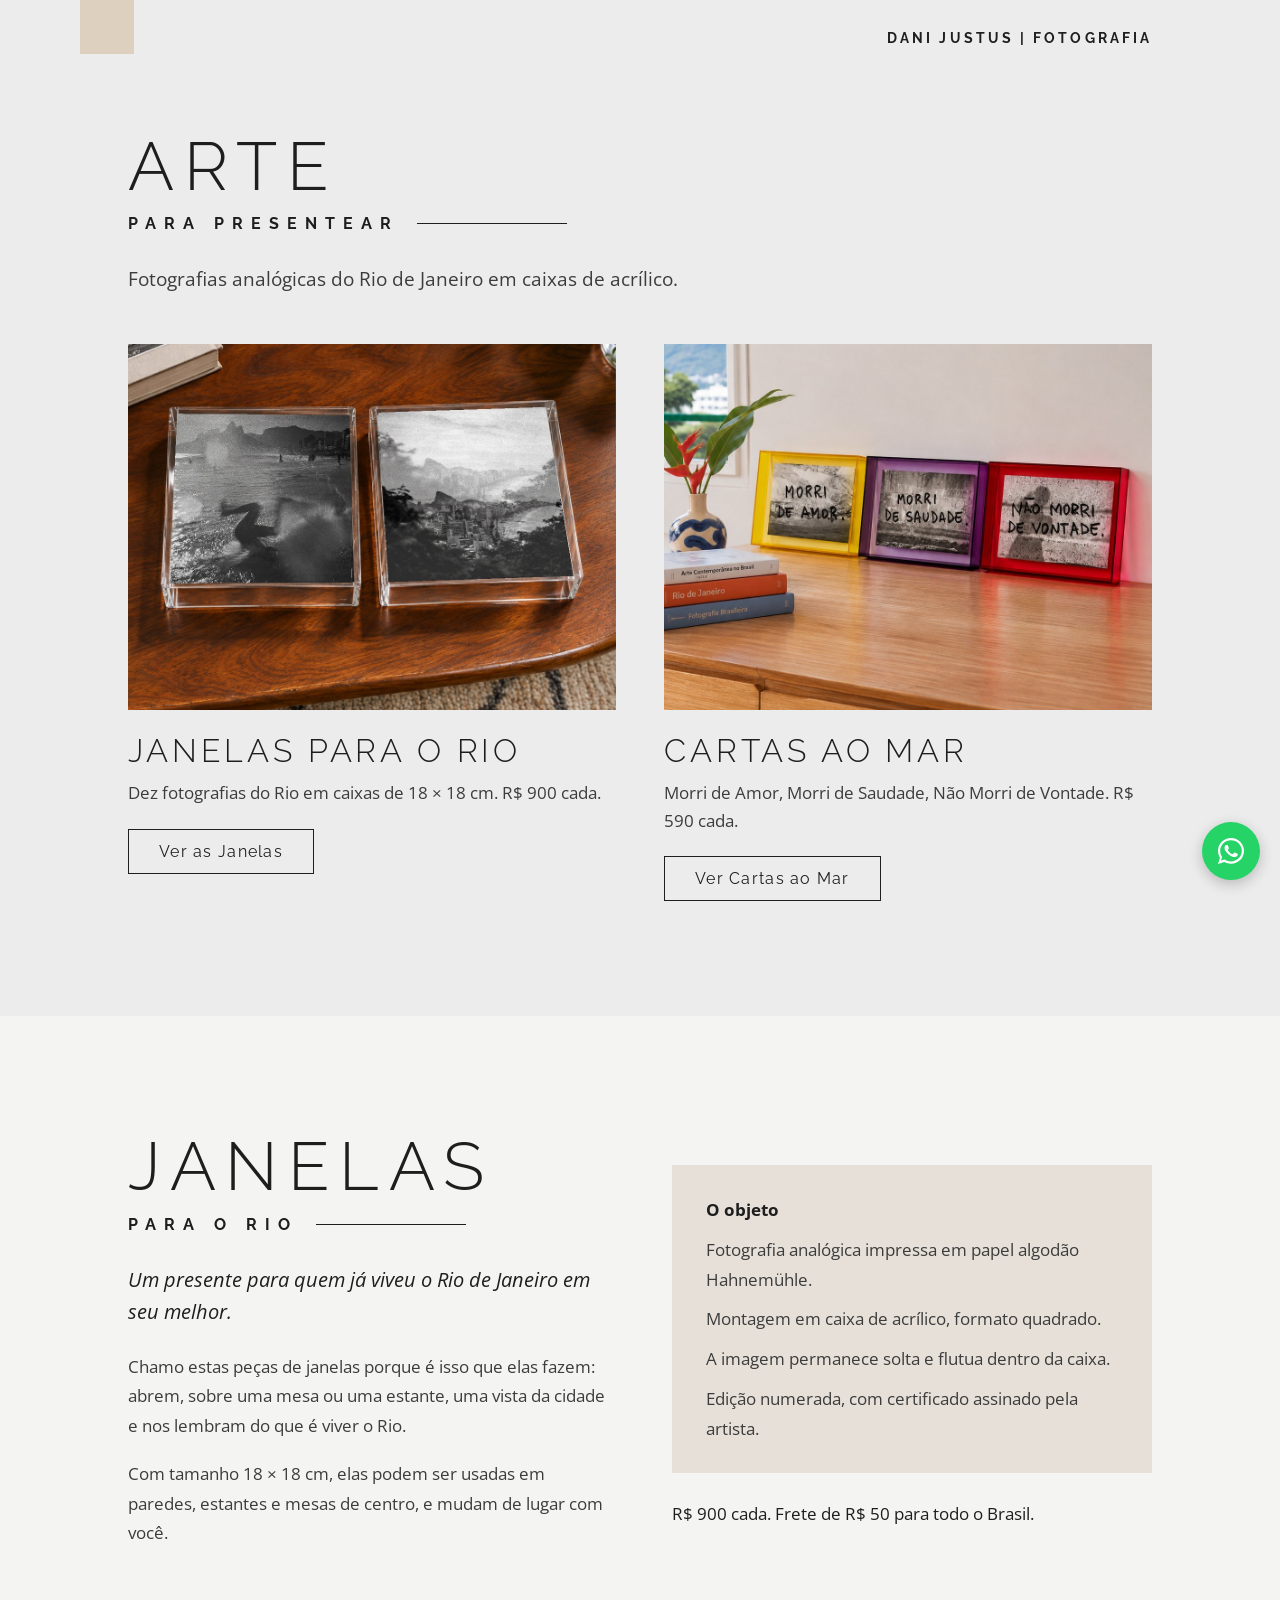
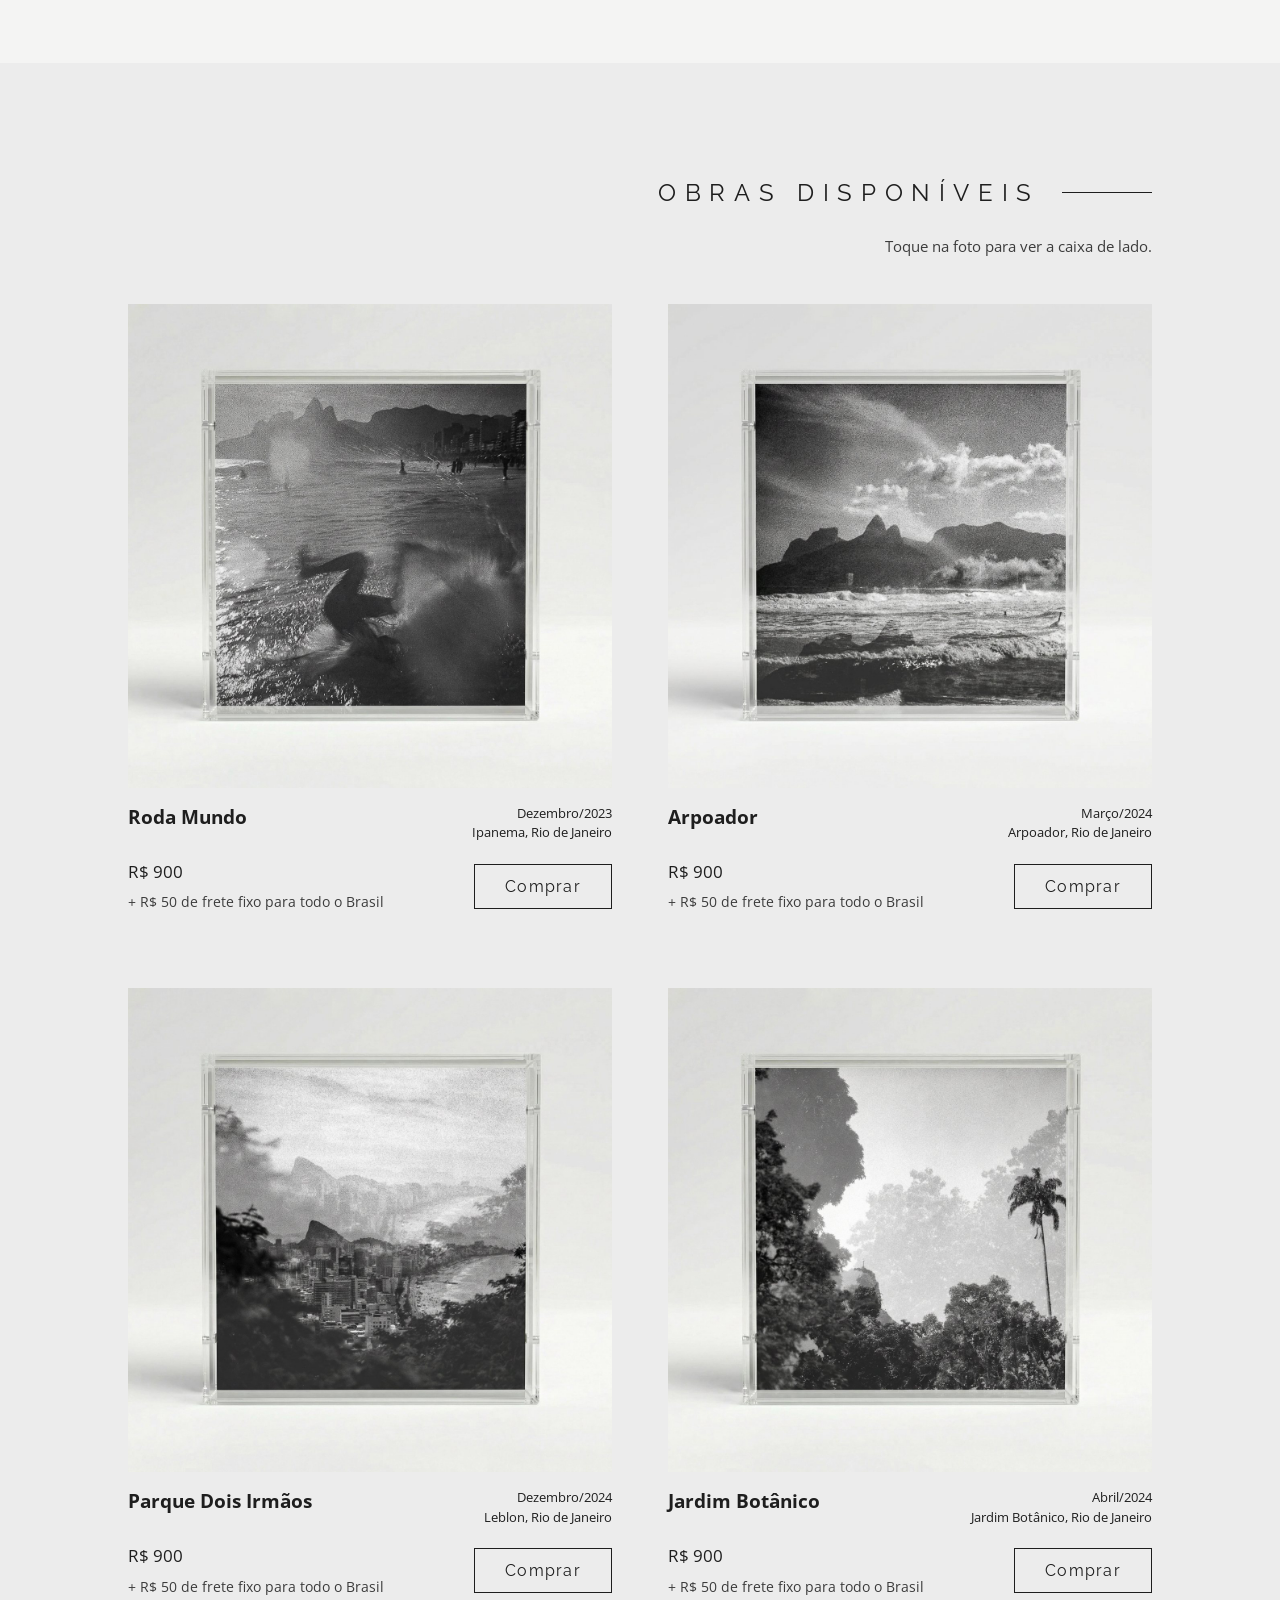
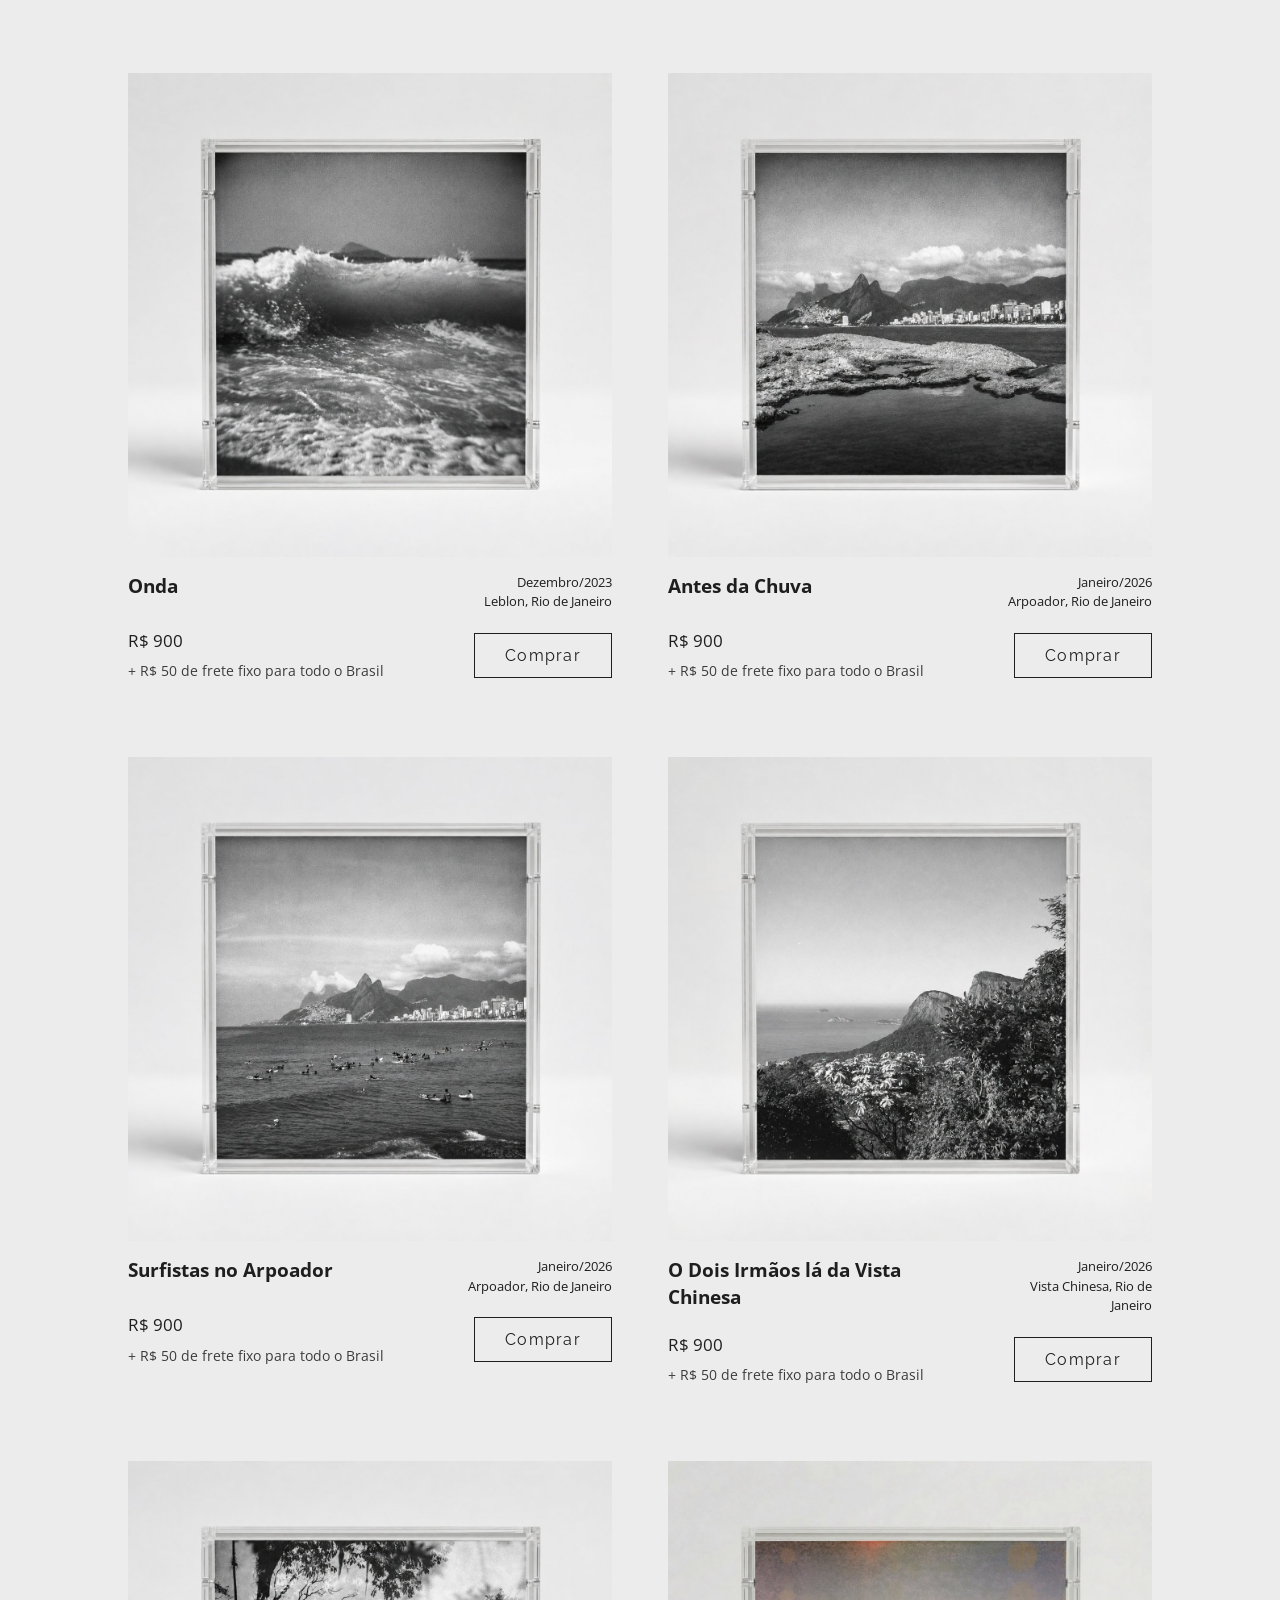
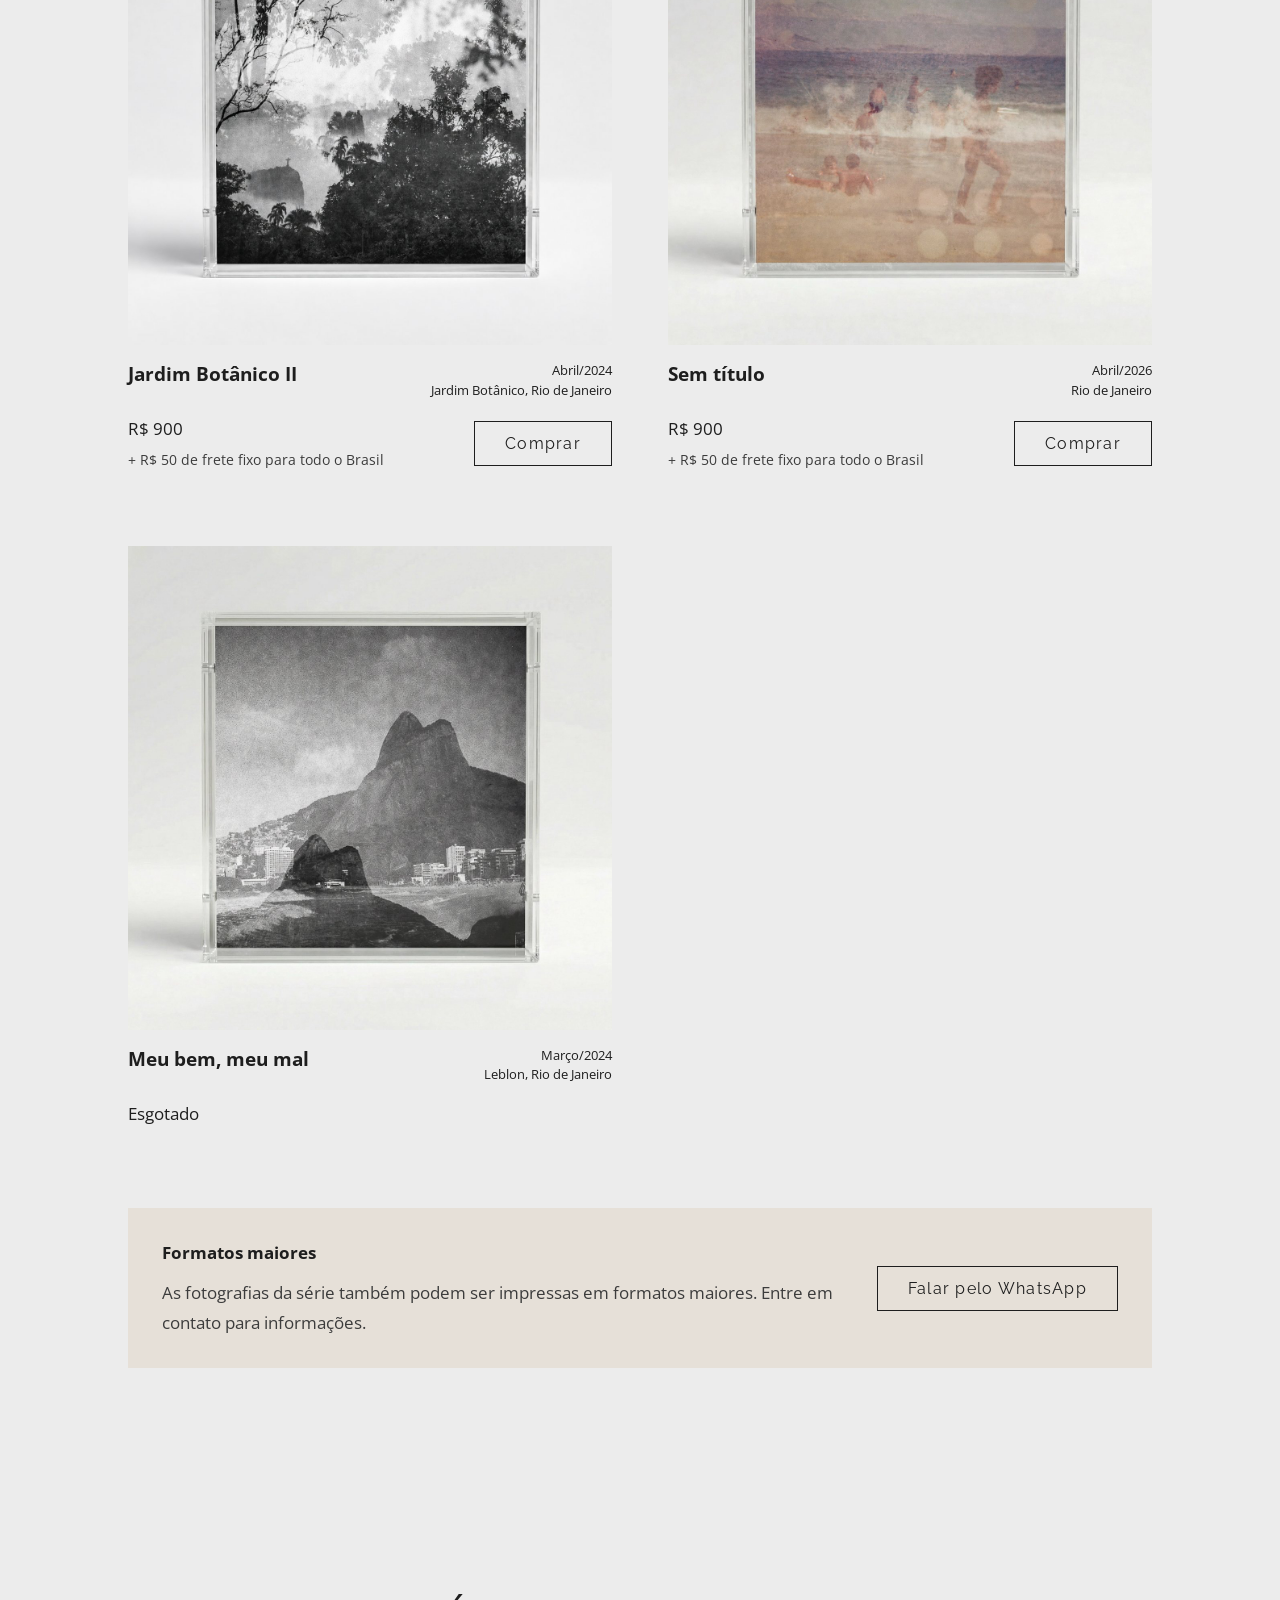
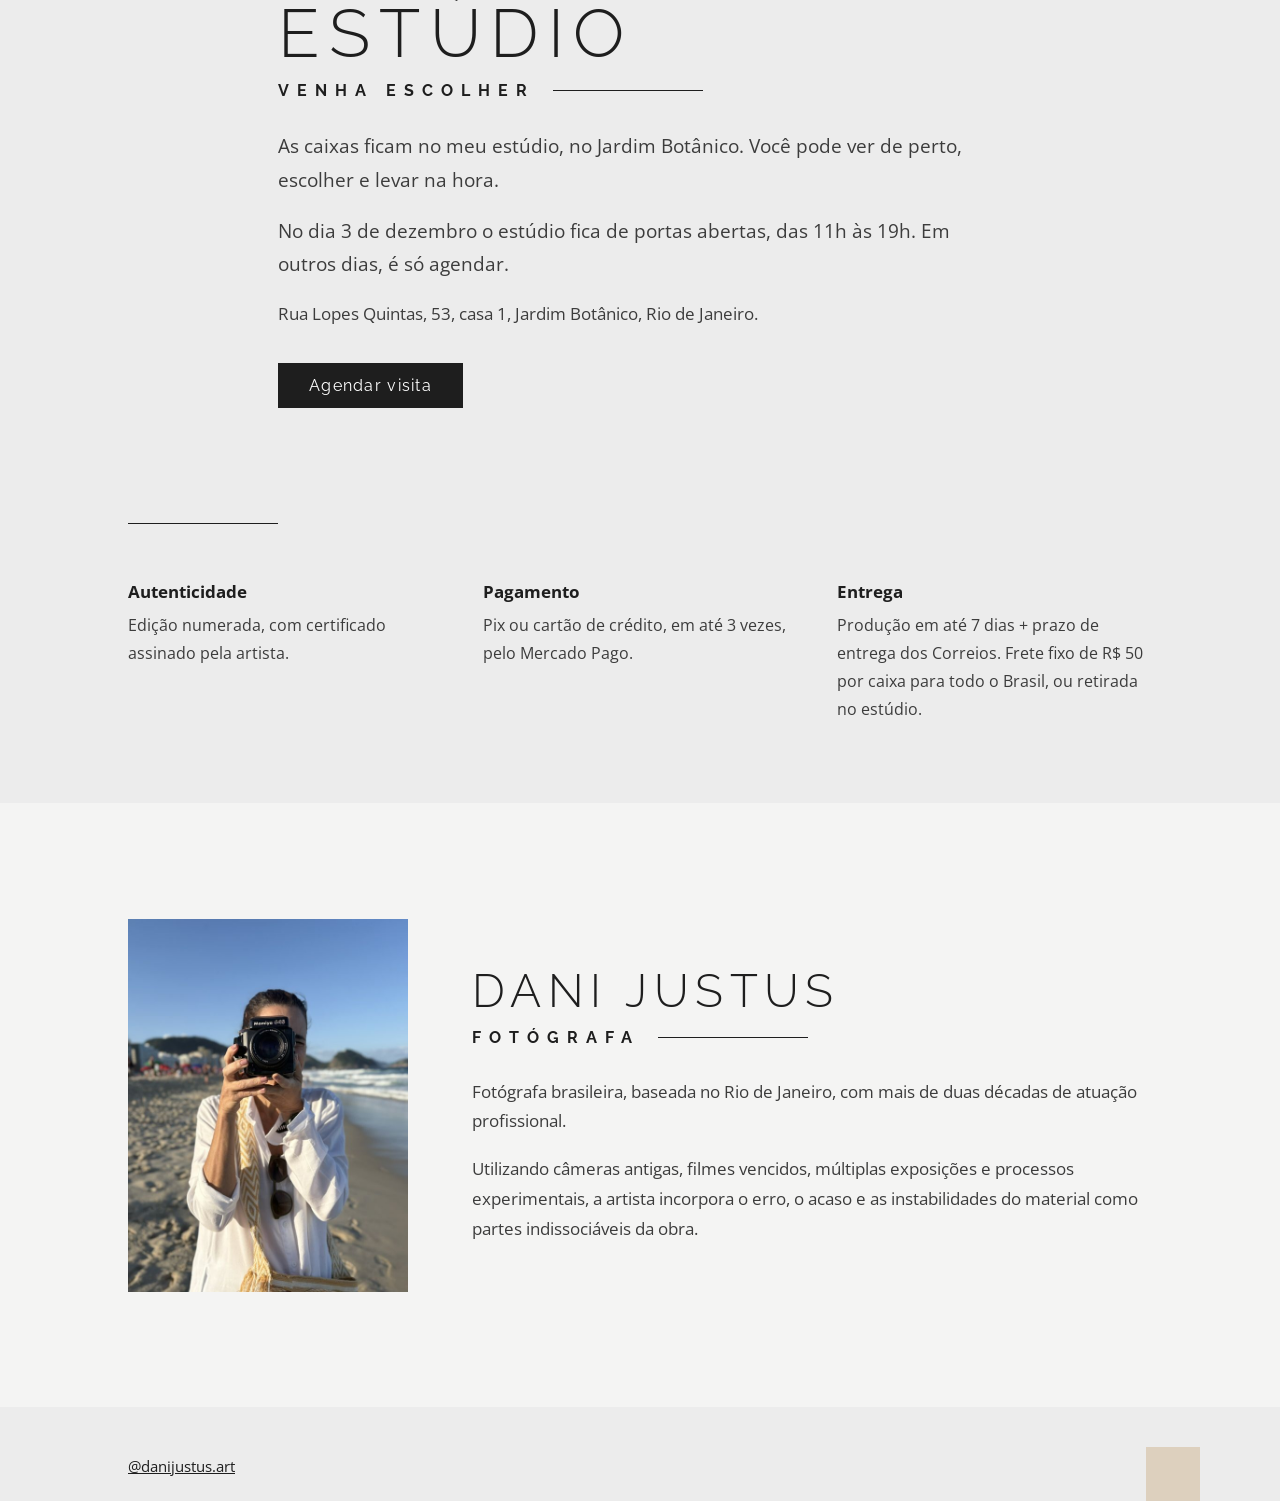
==== commit 2f8d1949: "Cartas ao Mar no visual do início, WhatsApp verde e sem prazos de Natal Co-Authored-By: Claude Opus " ====
--- a/index.html
+++ b/index.html
@@ -63,8 +63,9 @@
 
   .maiores { display: flex; justify-content: space-between; align-items: center; gap: 28px; flex-wrap: wrap; margin-top: 80px; }
   .maiores > div { flex: 1 1 320px; }
-  .zap { position: fixed; right: 20px; bottom: 20px; z-index: 10; background: #1E1E1E; color: #fff; text-decoration: none; padding: 13px 24px; border-radius: 999px; font-family: 'Raleway', sans-serif; font-size: 15px; letter-spacing: .06em; box-shadow: 0 4px 14px rgba(0,0,0,.18); }
-  .zap:hover { background: #3C3C3C; color: #fff; }
+  .zap { position: fixed; right: 20px; bottom: 20px; z-index: 10; width: 58px; height: 58px; border-radius: 50%; background: #25D366; display: flex; align-items: center; justify-content: center; box-shadow: 0 4px 14px rgba(0,0,0,.22); transition: transform .2s; }
+  .zap:hover { transform: scale(1.06); background: #25D366; }
+  .zap svg { width: 32px; height: 32px; fill: #fff; }
   .frete { font-size: 14px; color: #3C3C3C; }
   button.botao { cursor: pointer; }
   #pedido { border: 0; padding: 0; width: min(520px, calc(100vw - 32px)); max-height: calc(100vh - 32px); background: #ECECEC; color: #1E1E1E; font-family: 'Open Sans', sans-serif; overflow-y: auto; }
@@ -91,7 +92,7 @@
   .opcao:hover .botao { background: #1E1E1E; color: #fff; }
   .clara { background: #F4F4F3; }
 
-  .infos { display: grid; grid-template-columns: repeat(4, 1fr); gap: 40px; padding-top: 56px; padding-bottom: 80px; }
+  .infos { display: grid; grid-template-columns: repeat(3, 1fr); gap: 40px; padding-top: 56px; padding-bottom: 80px; }
   .infos h3 { font-family: 'Open Sans', sans-serif; font-weight: 700; font-size: 17px; margin: 0 0 8px; }
   .infos p { font-size: 16px; margin: 0; }
 
@@ -106,7 +107,7 @@
     .topo .marca { padding-top: 20px; font-size: 12px; }
     .dupla, .obras, .sobre, .opcoes { grid-template-columns: 1fr; gap: 36px; }
     .obras { gap: 56px; }
-    .infos { grid-template-columns: 1fr 1fr; gap: 30px 22px; }
+    .infos { grid-template-columns: 1fr; gap: 26px; }
     .sobre img { max-width: 220px; }
     .titulo .sub { letter-spacing: .36em; }
     .cabeca-obras { justify-content: flex-start; gap: 14px; padding-bottom: 14px; }
@@ -139,8 +140,7 @@
 <!-- ABERTURA -->
 <section class="faixa abertura">
   <h1 class="titulo"><span class="grande">Arte</span><span class="sub">para presentear</span></h1>
-  <p style="font-size:19px; max-width:560px;">Fotografias analógicas do Rio de Janeiro em caixas de acrílico.</p>
-  <p class="frase" style="max-width:560px; margin-bottom:48px;">Encomendas de Natal até 10/12 para envio a todo o Brasil e até 16/12 para entrega no Rio.</p>
+  <p style="font-size:19px; max-width:560px; margin-bottom:48px;">Fotografias analógicas do Rio de Janeiro em caixas de acrílico.</p>
 
   <div class="opcoes">
     <a class="opcao" href="#obras">
@@ -342,10 +342,6 @@
 <div class="faixa"><div style="height:1px; background:#1E1E1E; width:150px;"></div></div>
 <section class="faixa infos">
   <div>
-    <h3>Prazos de Natal</h3>
-    <p>Encomendas até 10/12 para envio e até 16/12 para entrega no Rio.</p>
-  </div>
-  <div>
     <h3>Autenticidade</h3>
     <p>Edição numerada, com certificado assinado pela artista.</p>
   </div>
@@ -376,7 +372,7 @@
   <div class="quina"></div>
 </footer>
 
-<a class="zap" data-contato="1" href="https://wa.me/5521998733496?text=Ol%C3%A1%21%20Vi%20as%20caixas%20de%20acr%C3%ADlico%20e%20quero%20saber%20mais." target="_blank" rel="noopener">WhatsApp</a>
+<a class="zap" data-contato="1" href="https://wa.me/5521998733496?text=Ol%C3%A1%21%20Vi%20as%20caixas%20de%20acr%C3%ADlico%20e%20quero%20saber%20mais." target="_blank" rel="noopener" aria-label="Falar pelo WhatsApp"><svg viewBox="0 0 32 32" aria-hidden="true"><path d="M16 3C8.8 3 3 8.7 3 15.8c0 2.5.7 4.9 2 7L3 29l6.4-2c2 1.1 4.3 1.7 6.6 1.7 7.2 0 13-5.7 13-12.8S23.2 3 16 3zm0 23.4c-2.1 0-4.1-.6-5.9-1.7l-.4-.3-3.8 1.2 1.2-3.7-.3-.4a10.5 10.5 0 0 1-1.6-5.6C5.2 9.9 10 5.2 16 5.2s10.8 4.7 10.8 10.6S22 26.4 16 26.4zm5.9-7.9c-.3-.2-1.9-1-2.2-1-.3-.1-.5-.2-.7.2l-1 1.2c-.2.2-.4.2-.7.1-.3-.2-1.4-.5-2.6-1.6-1-.9-1.6-1.9-1.8-2.2-.2-.3 0-.5.1-.7l.5-.6.3-.5c.1-.2 0-.4 0-.6l-1-2.4c-.3-.6-.5-.5-.7-.5h-.6c-.2 0-.6.1-.9.4-.3.3-1.1 1.1-1.1 2.7s1.2 3.1 1.3 3.3c.2.2 2.3 3.5 5.6 4.9 2.7 1.1 3.3.9 3.9.8.6-.1 1.9-.8 2.2-1.5.3-.7.3-1.4.2-1.5-.1-.2-.3-.3-.7-.5z"/></svg></a>
 
 <dialog id="pedido" aria-labelledby="pedido-titulo">
   <button type="button" class="fechar" aria-label="Fechar">&times;</button>
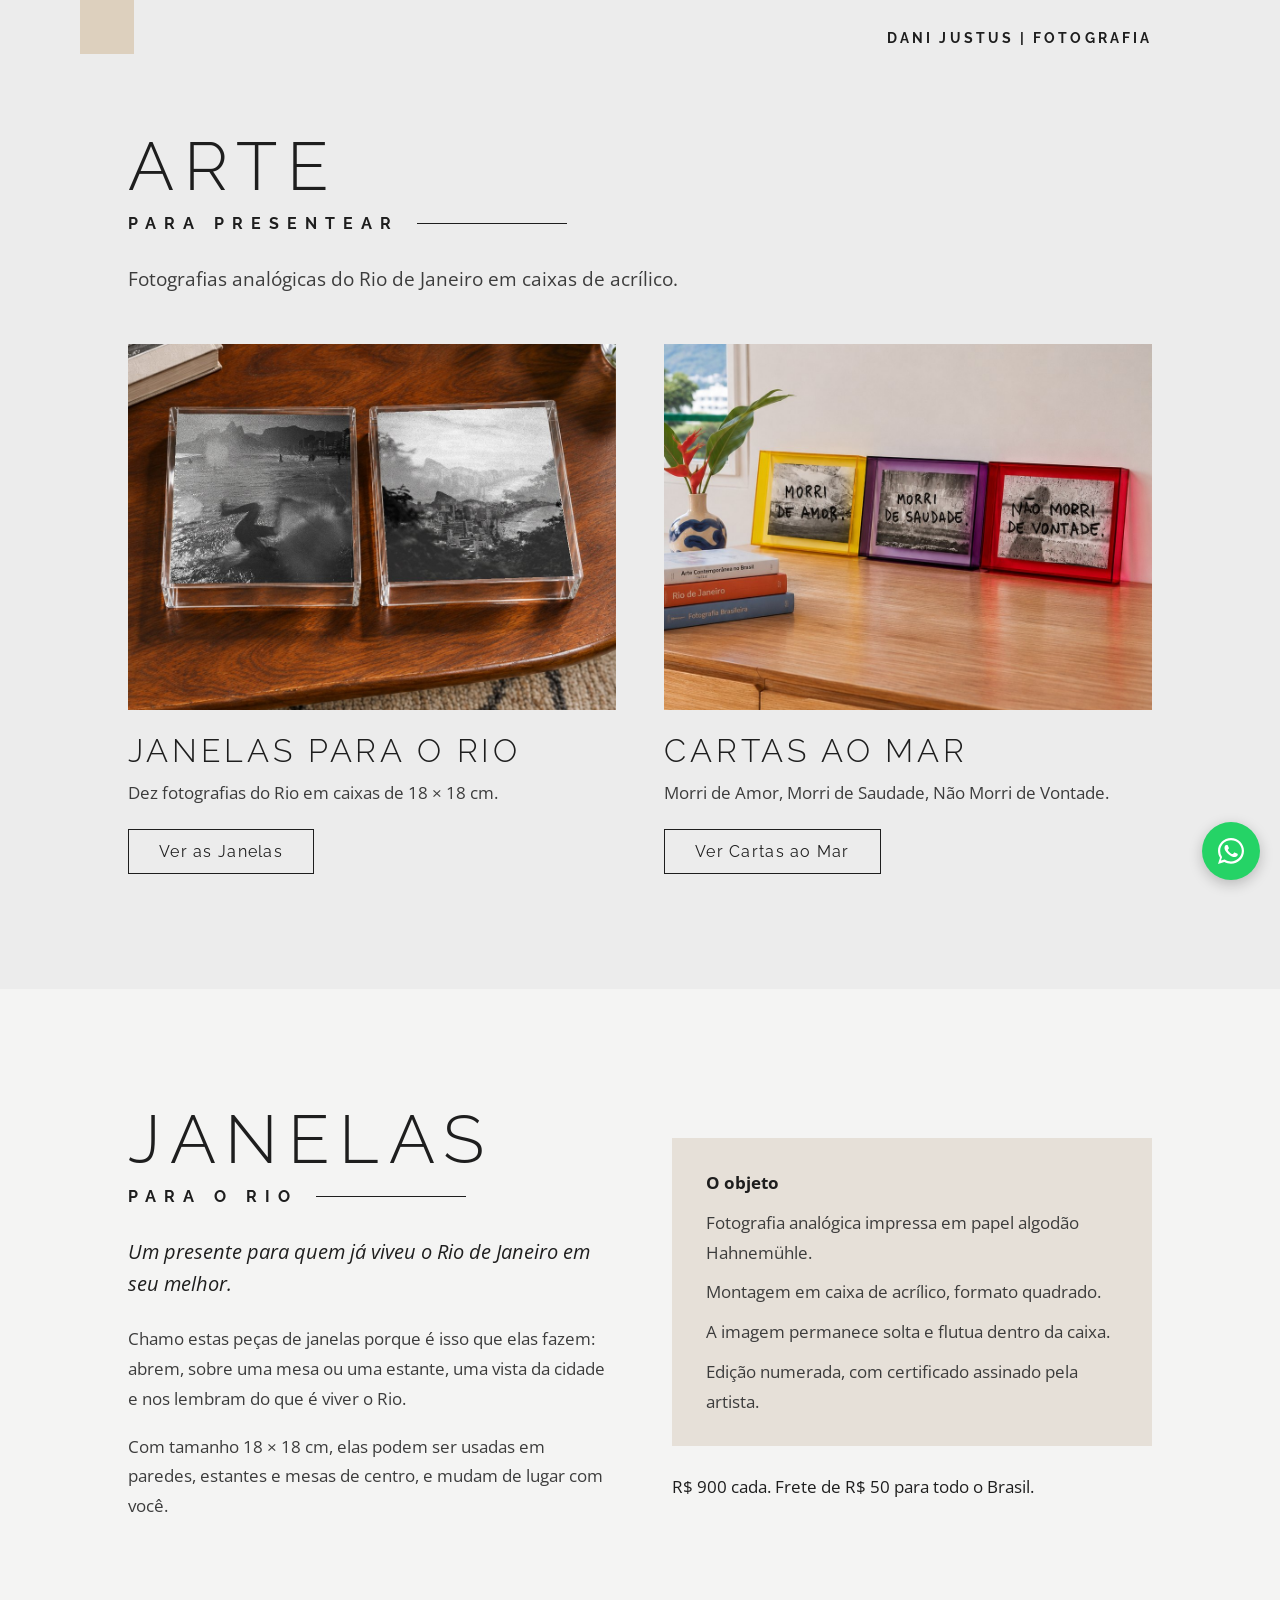
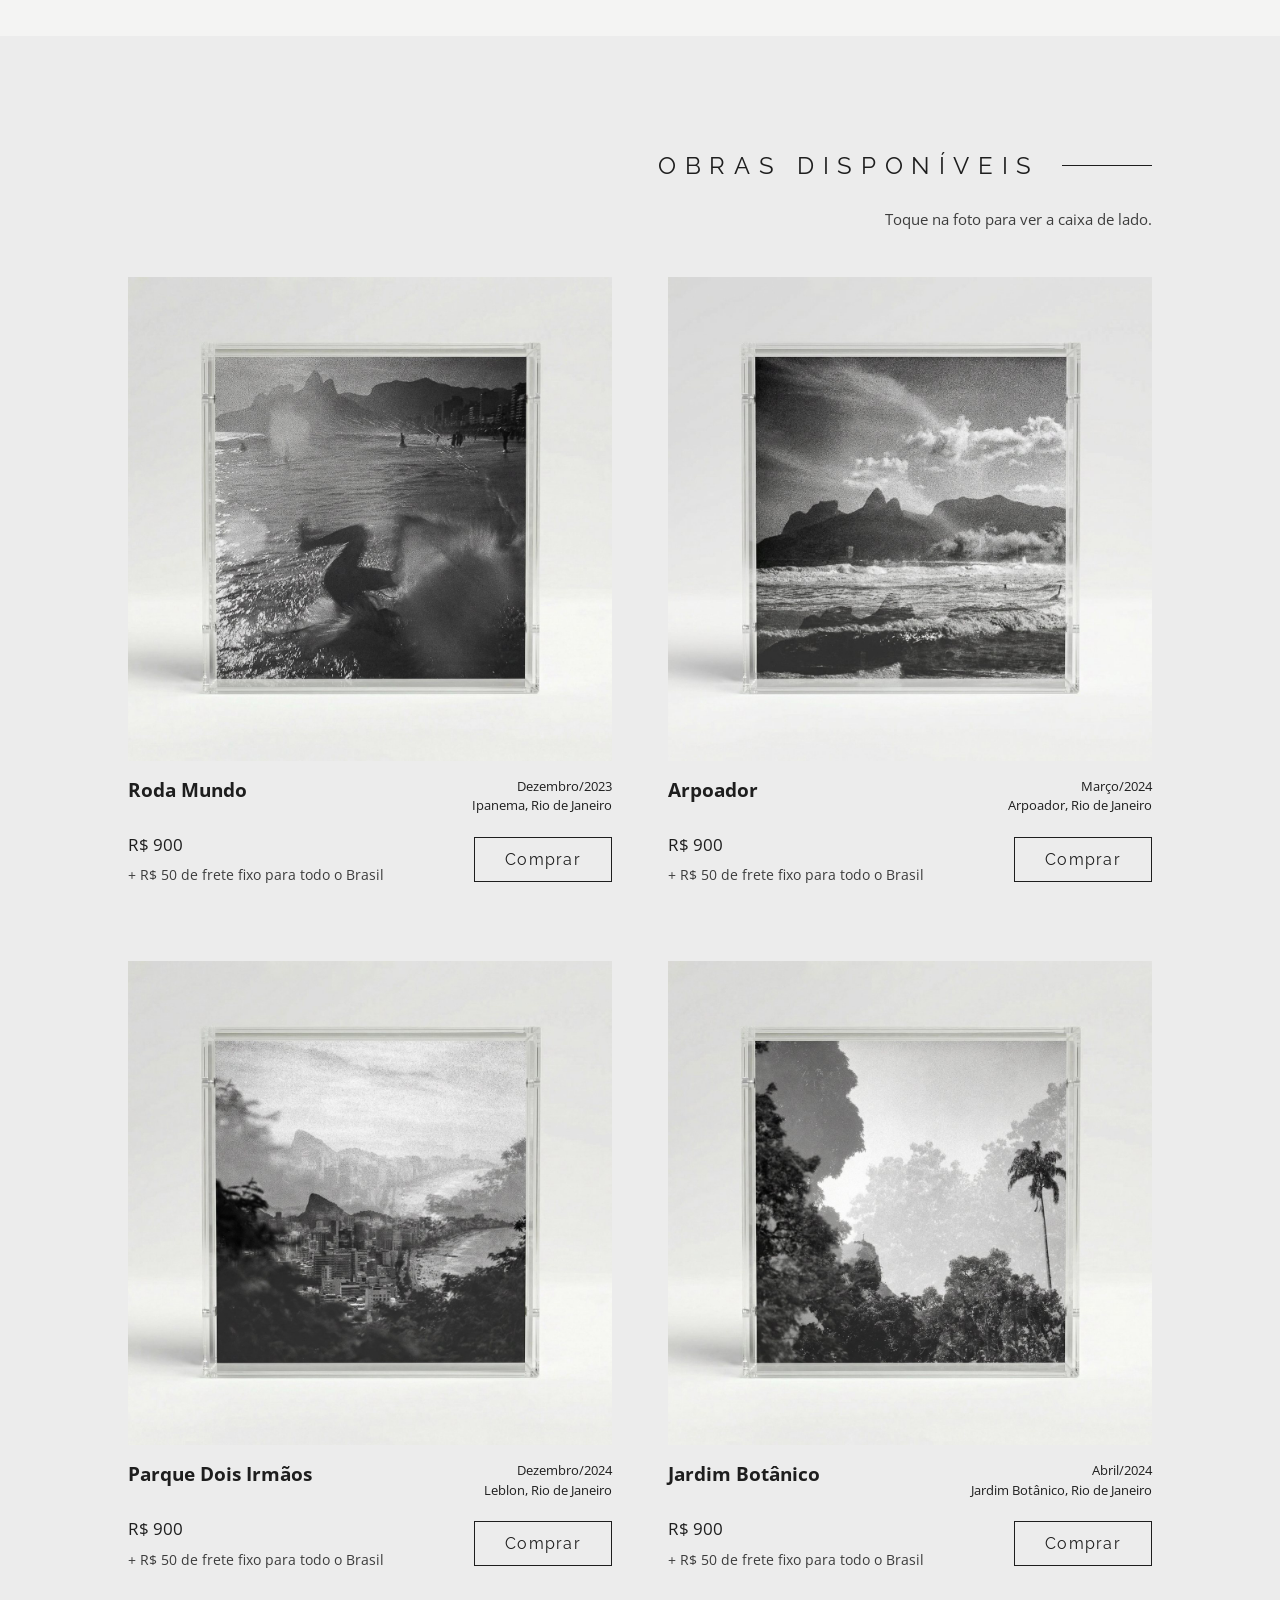
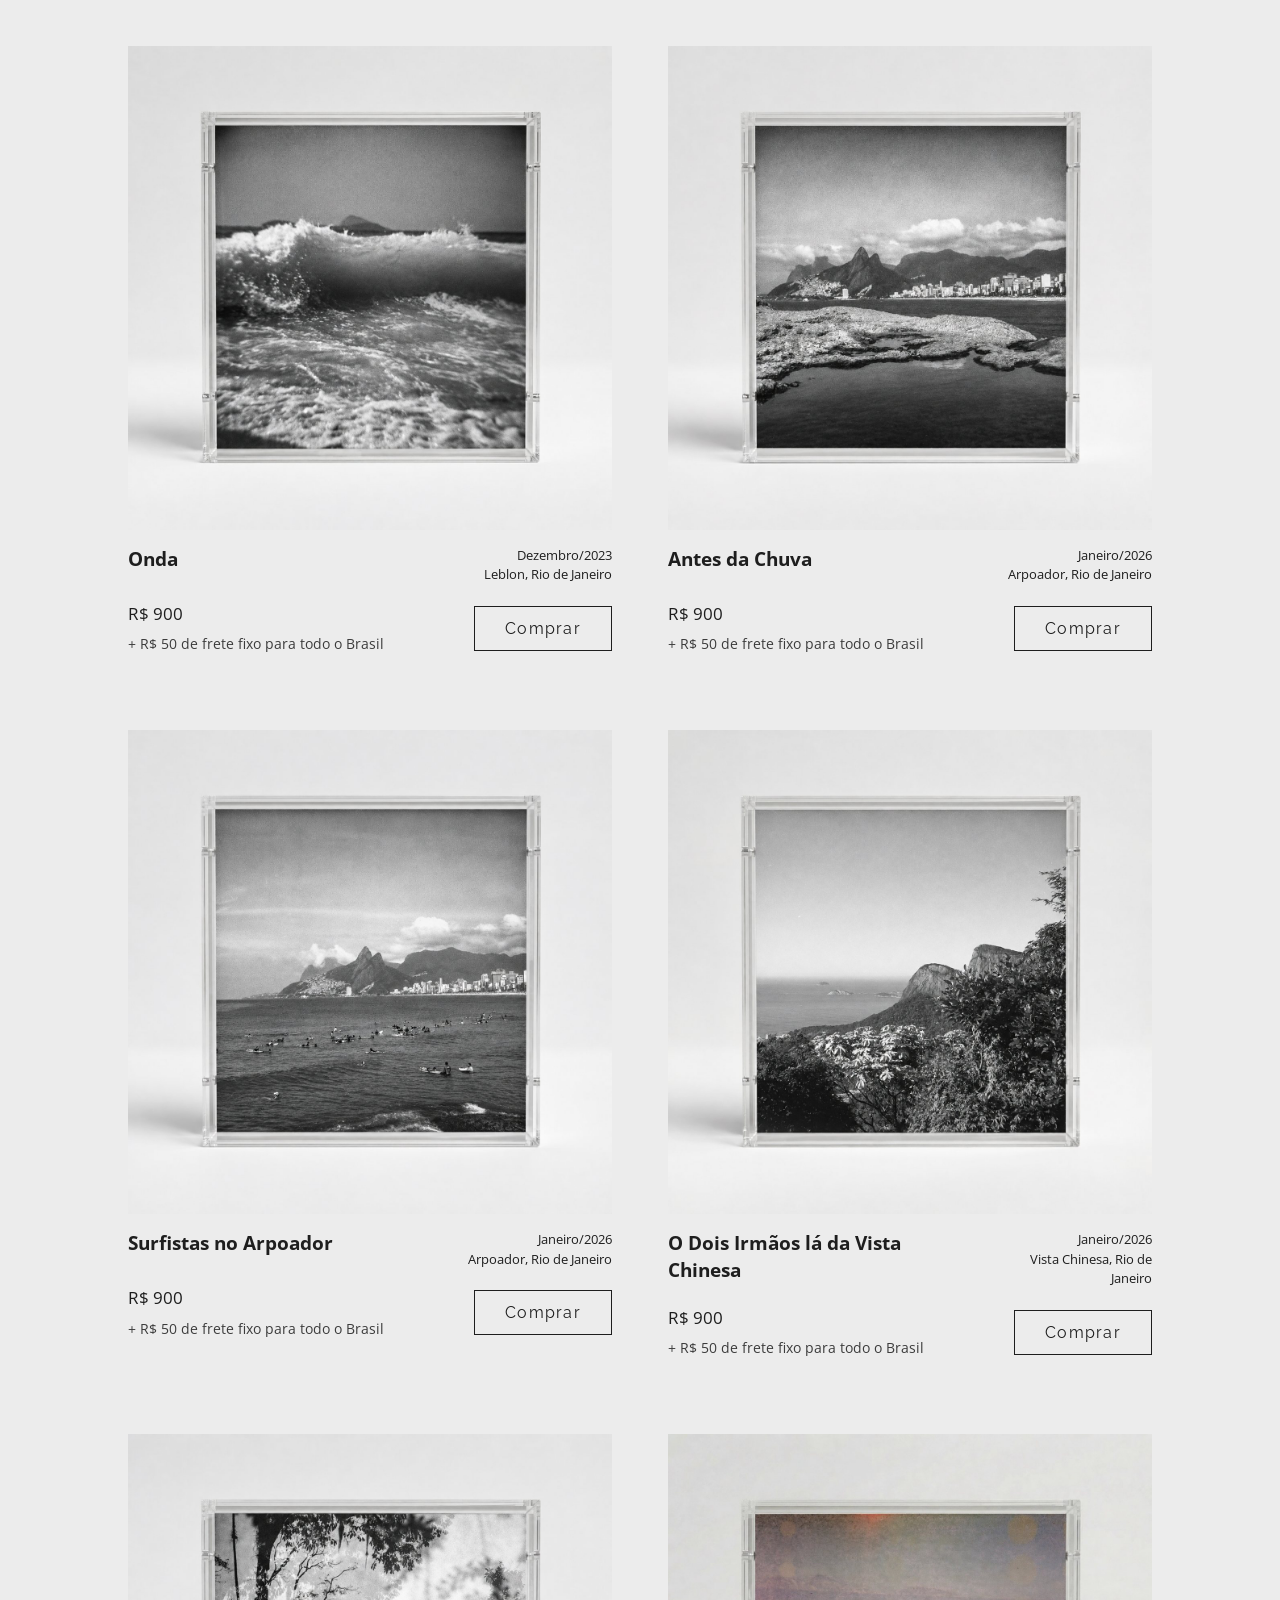
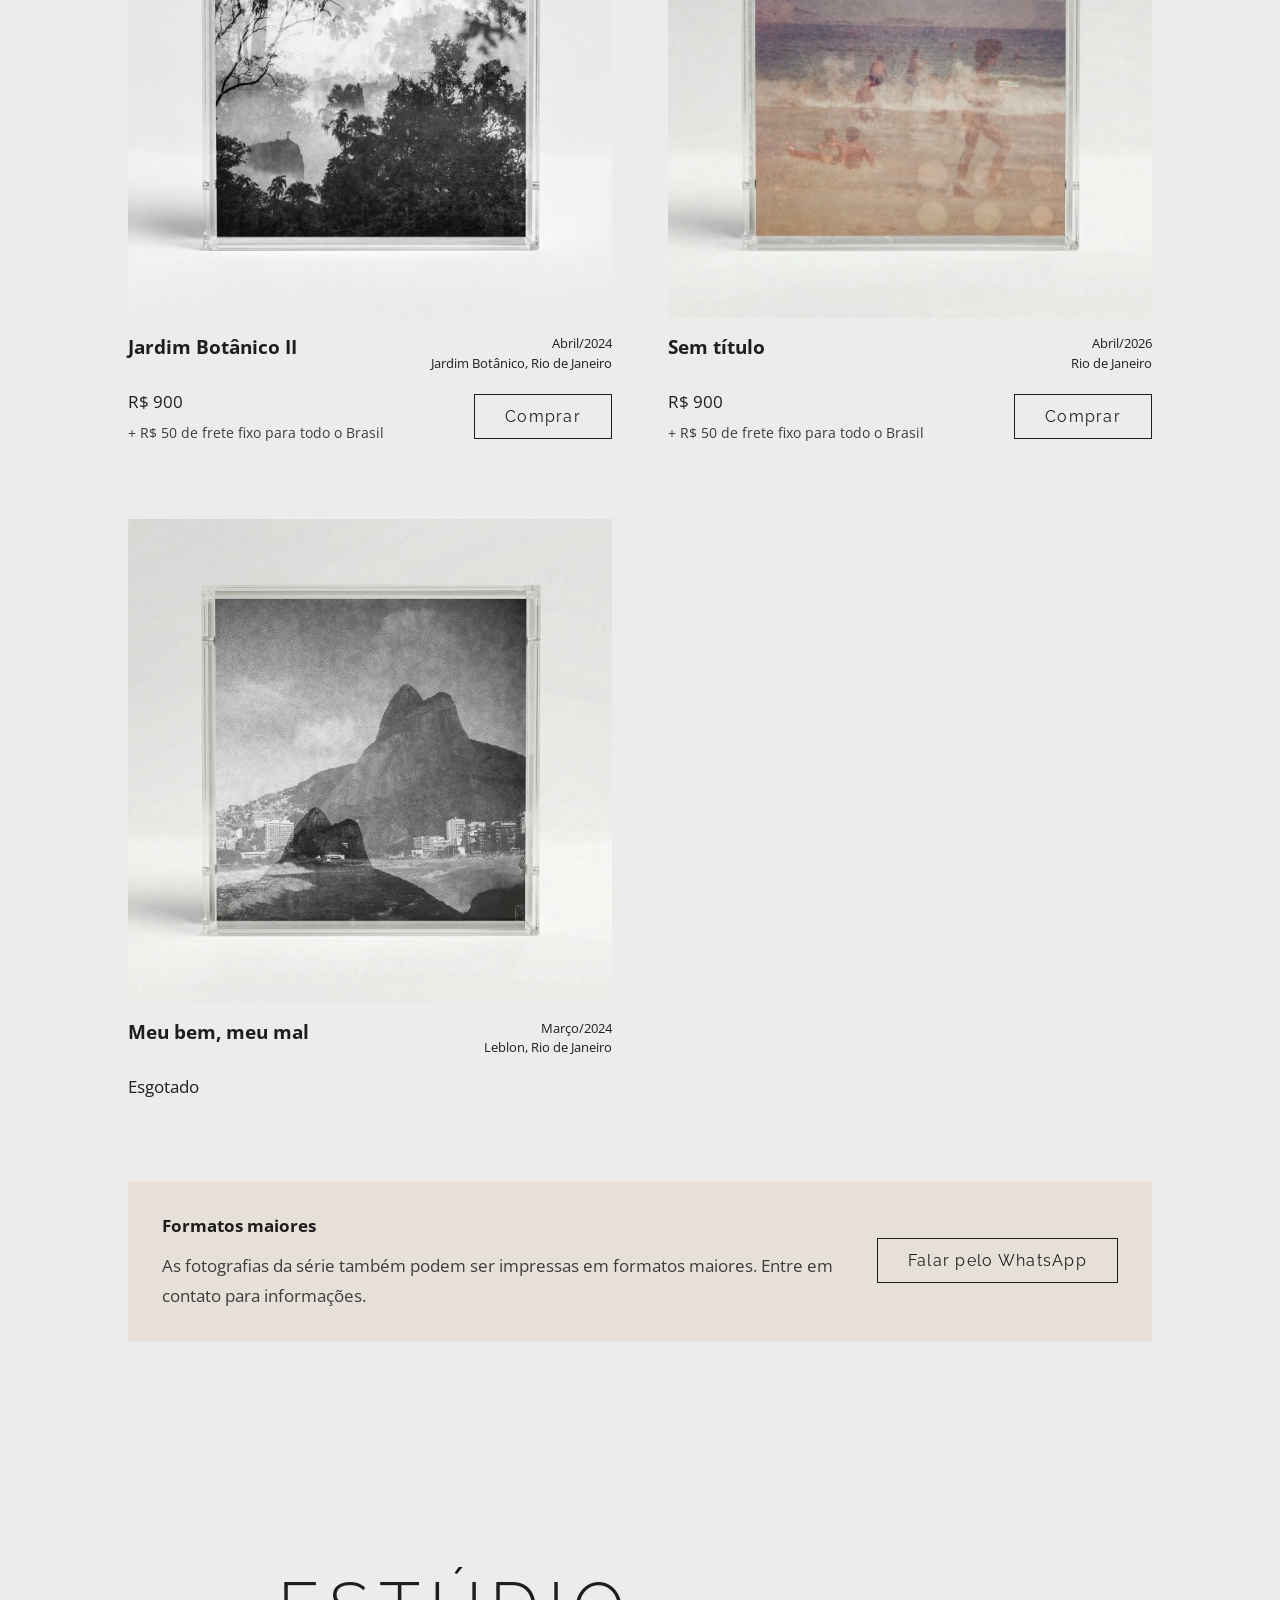
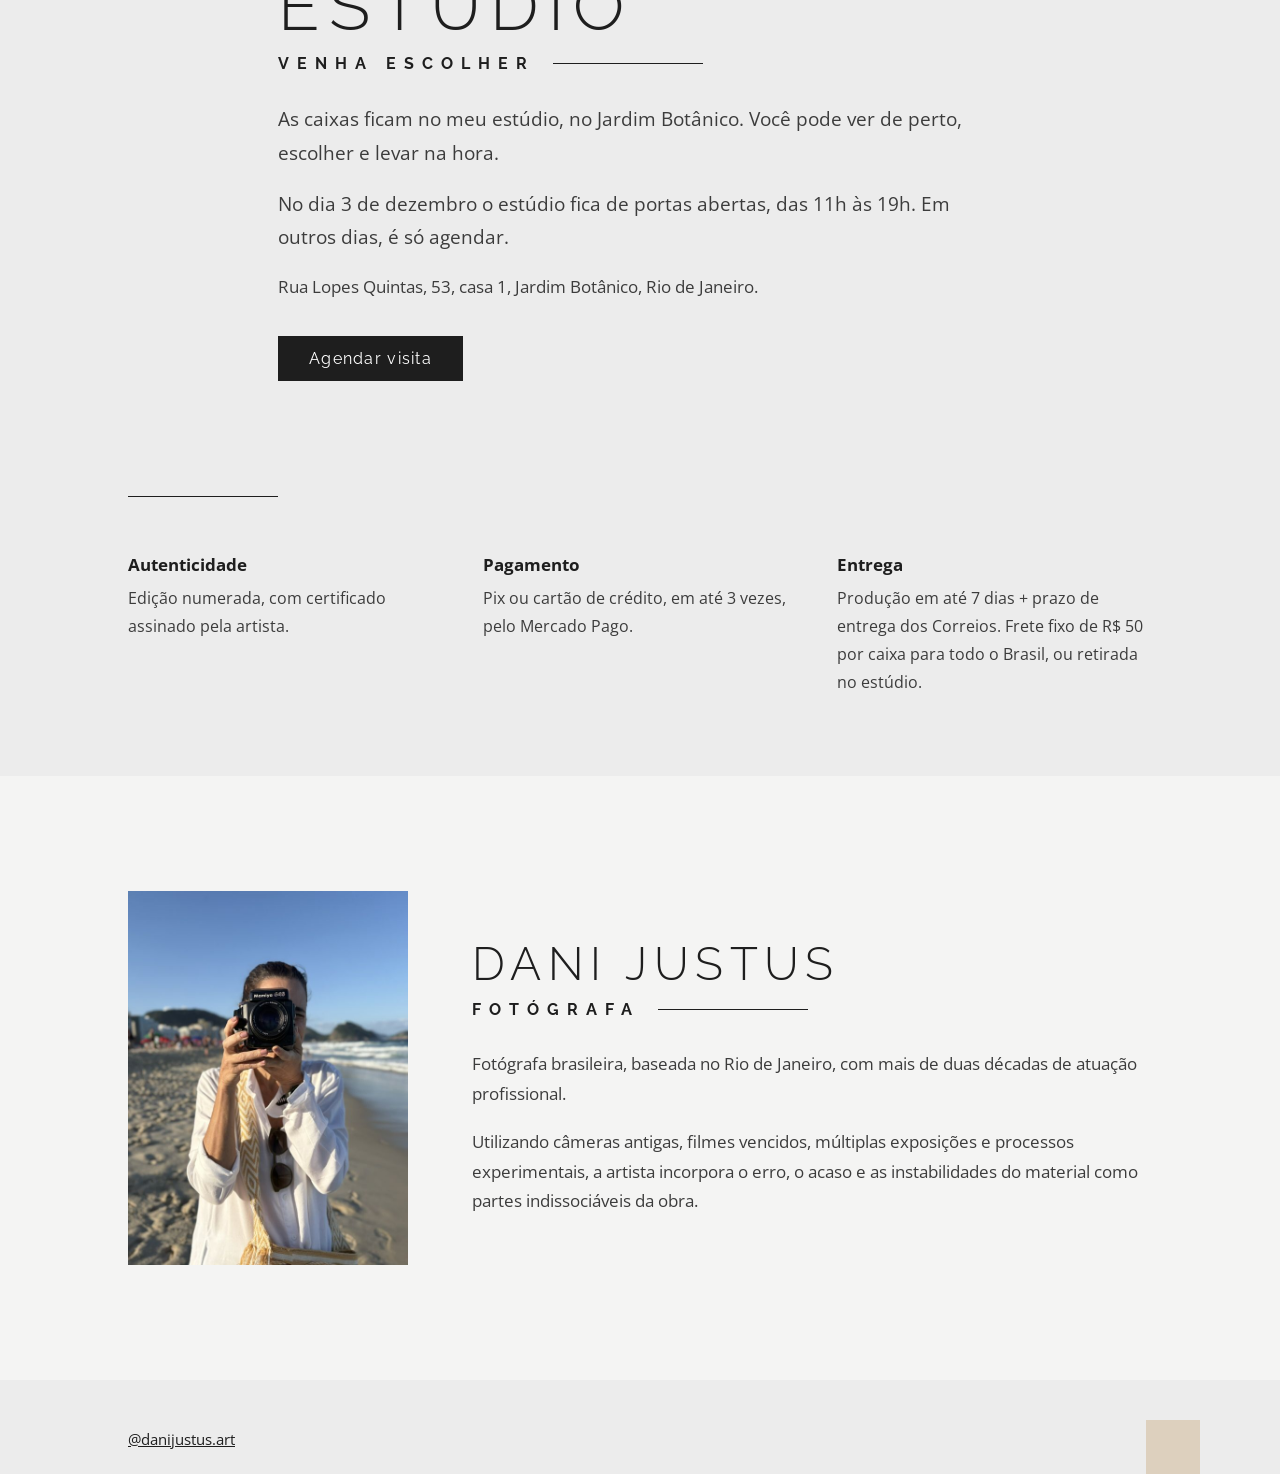
==== commit adfc816d: "Início: tira os preços dos cartões de abertura Co-Authored-By: Claude Opus 5.5 <noreply@anthropic.co" ====
--- a/index.html
+++ b/index.html
@@ -146,13 +146,13 @@
     <a class="opcao" href="#obras">
       <img src="pages/janelas-dupla-mesa.jpg" alt="Duas Janelas para o Rio em caixas de acrílico transparente sobre uma mesa de madeira">
       <span class="opcao-nome">Janelas para o Rio</span>
-      <span class="opcao-texto">Dez fotografias do Rio em caixas de 18 × 18 cm. R$ 900 cada.</span>
+      <span class="opcao-texto">Dez fotografias do Rio em caixas de 18 × 18 cm.</span>
       <span class="botao">Ver as Janelas</span>
     </a>
     <a class="opcao" href="https://loja.danijustus.art/pages/cartasaomar">
       <img src="pages/cartasaomar-trio-aparador.jpg" alt="As três obras da série Cartas ao Mar em acrílico amarelo, violeta e vermelho sobre um aparador">
       <span class="opcao-nome">Cartas ao Mar</span>
-      <span class="opcao-texto">Morri de Amor, Morri de Saudade, Não Morri de Vontade. R$ 590 cada.</span>
+      <span class="opcao-texto">Morri de Amor, Morri de Saudade, Não Morri de Vontade.</span>
       <span class="botao">Ver Cartas ao Mar</span>
     </a>
   </div>
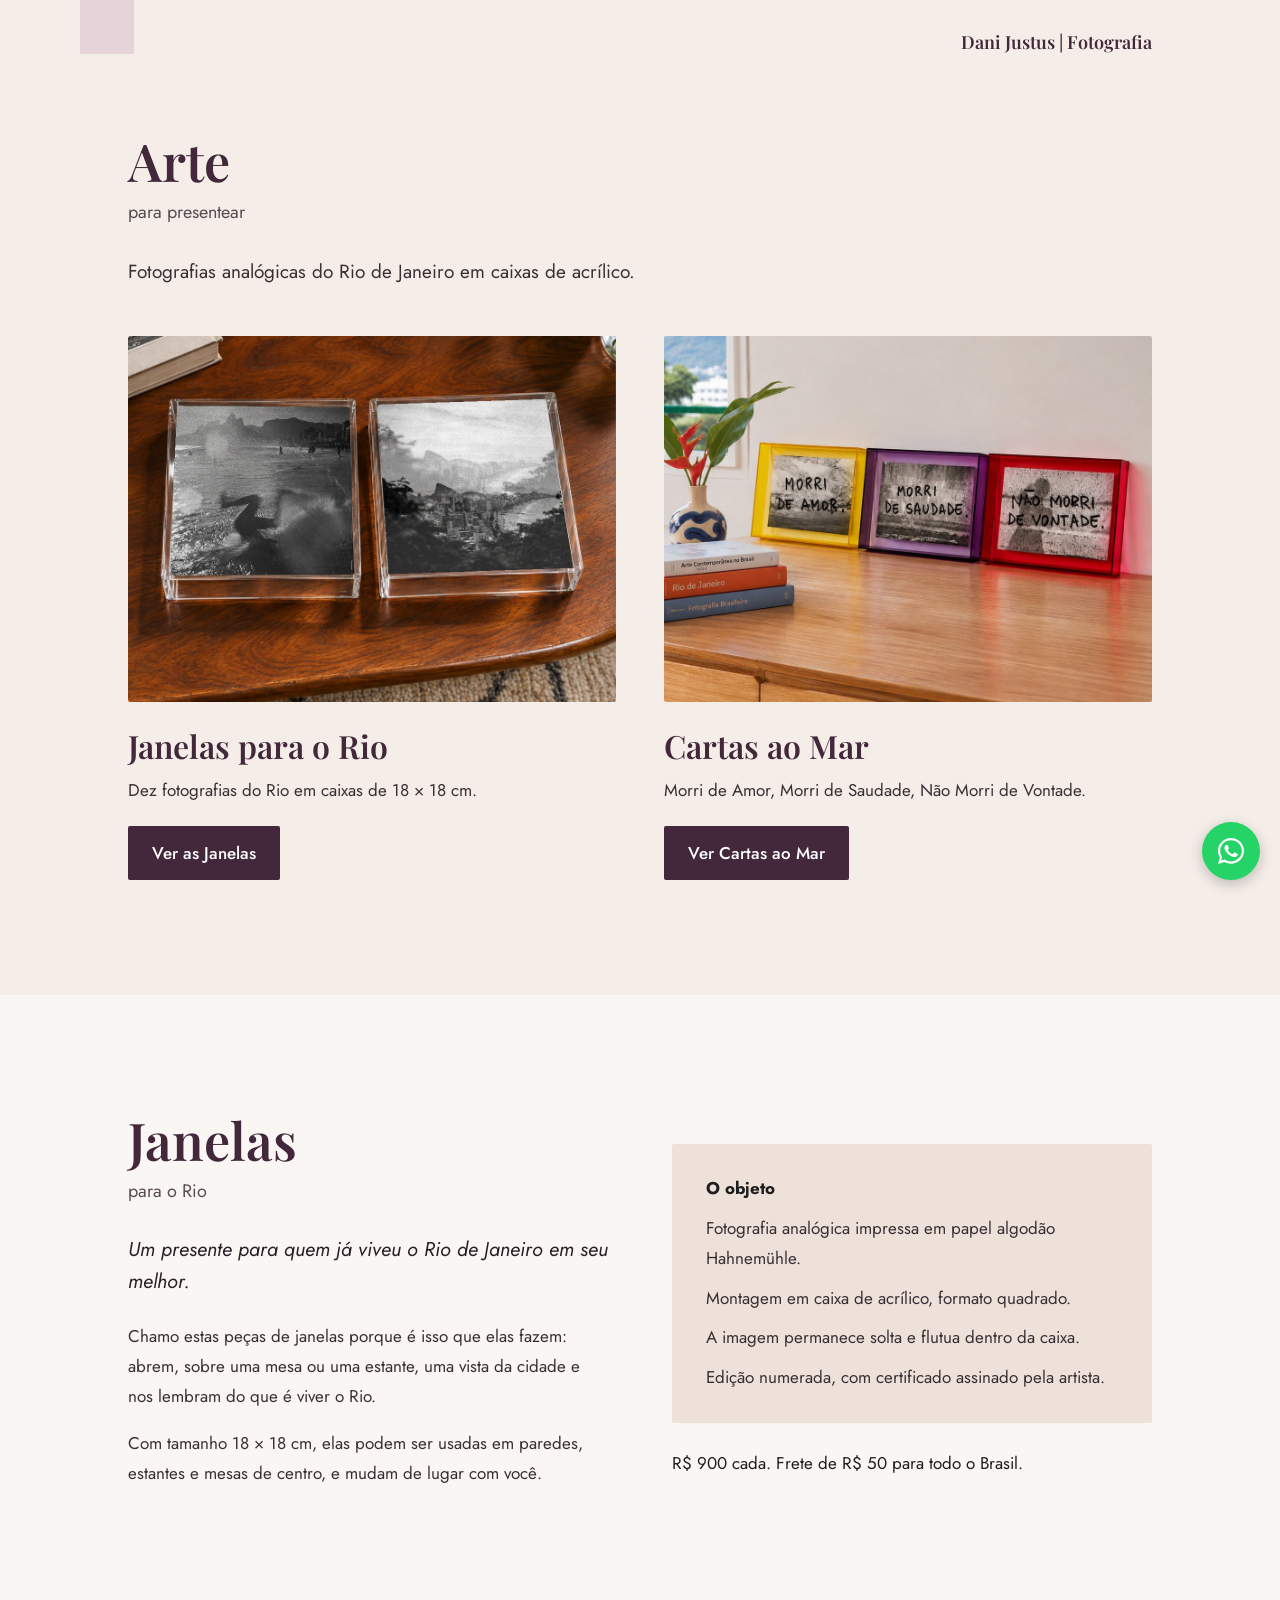
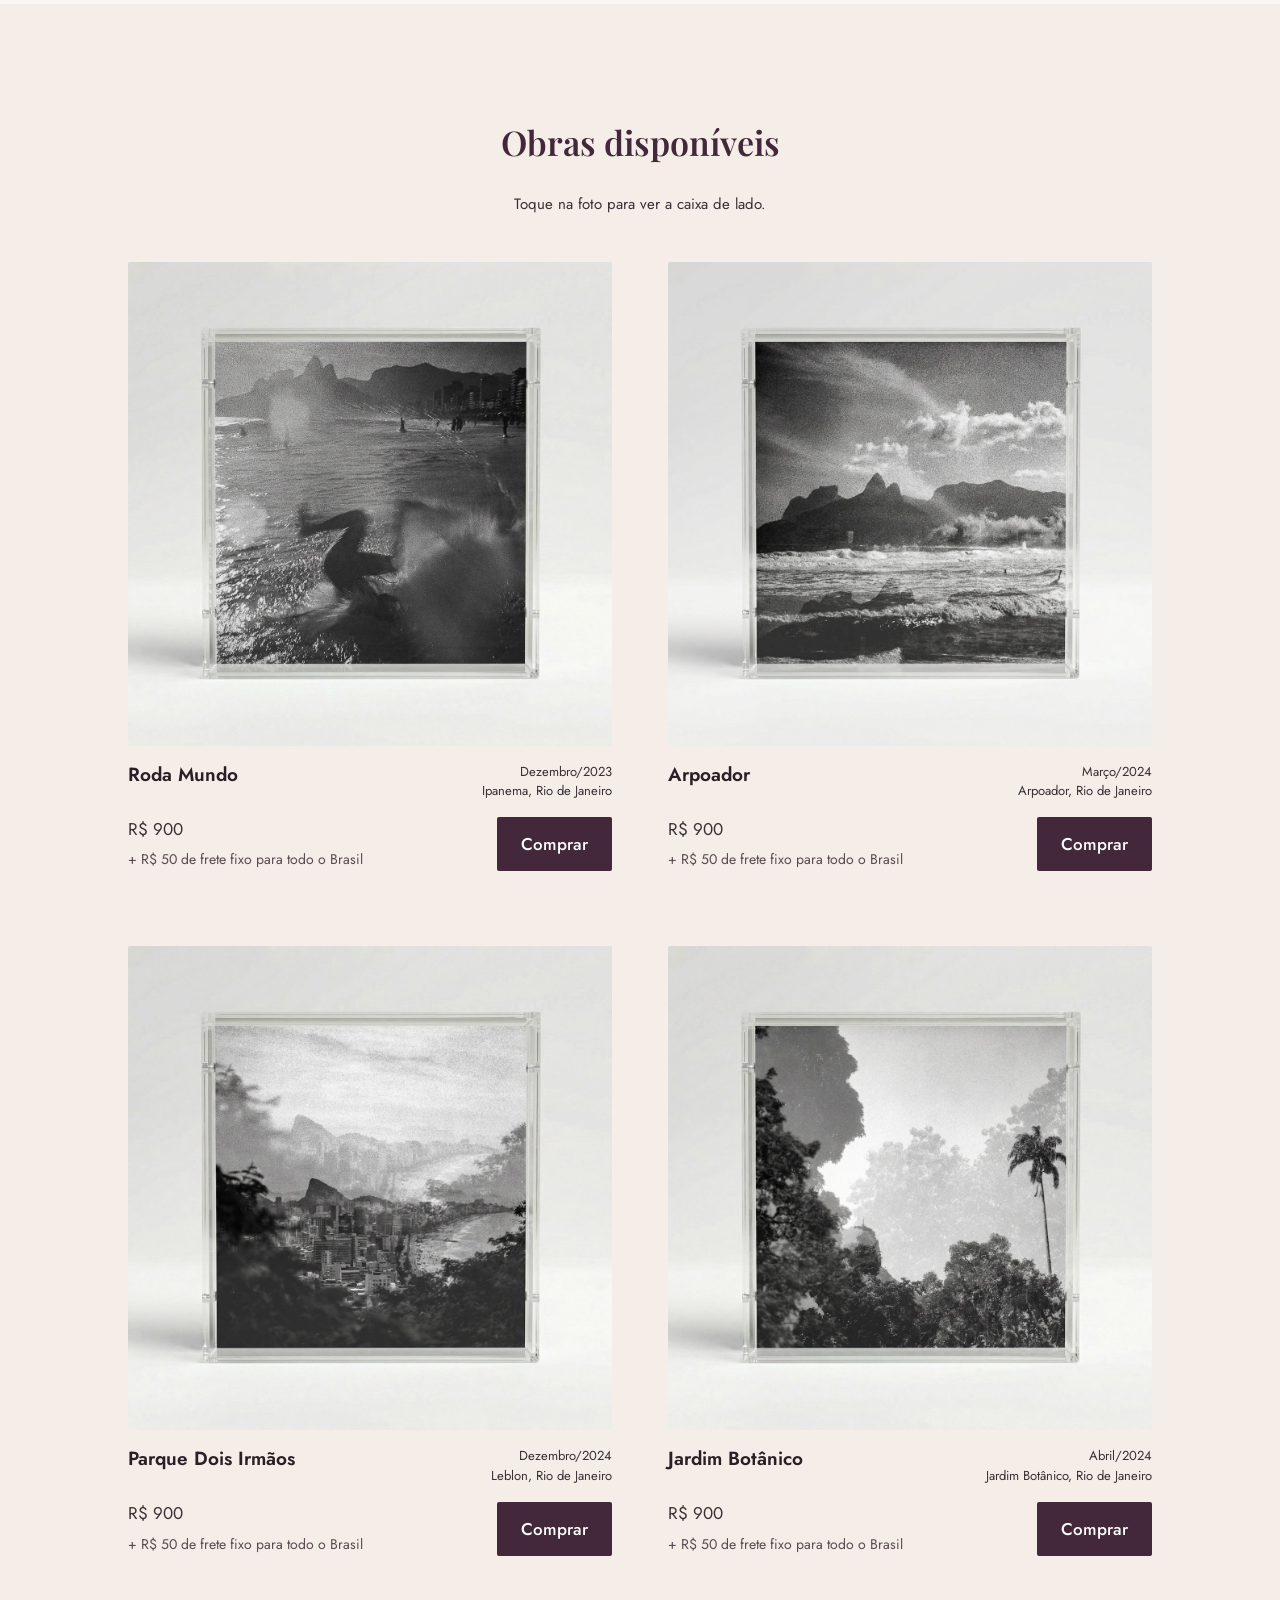
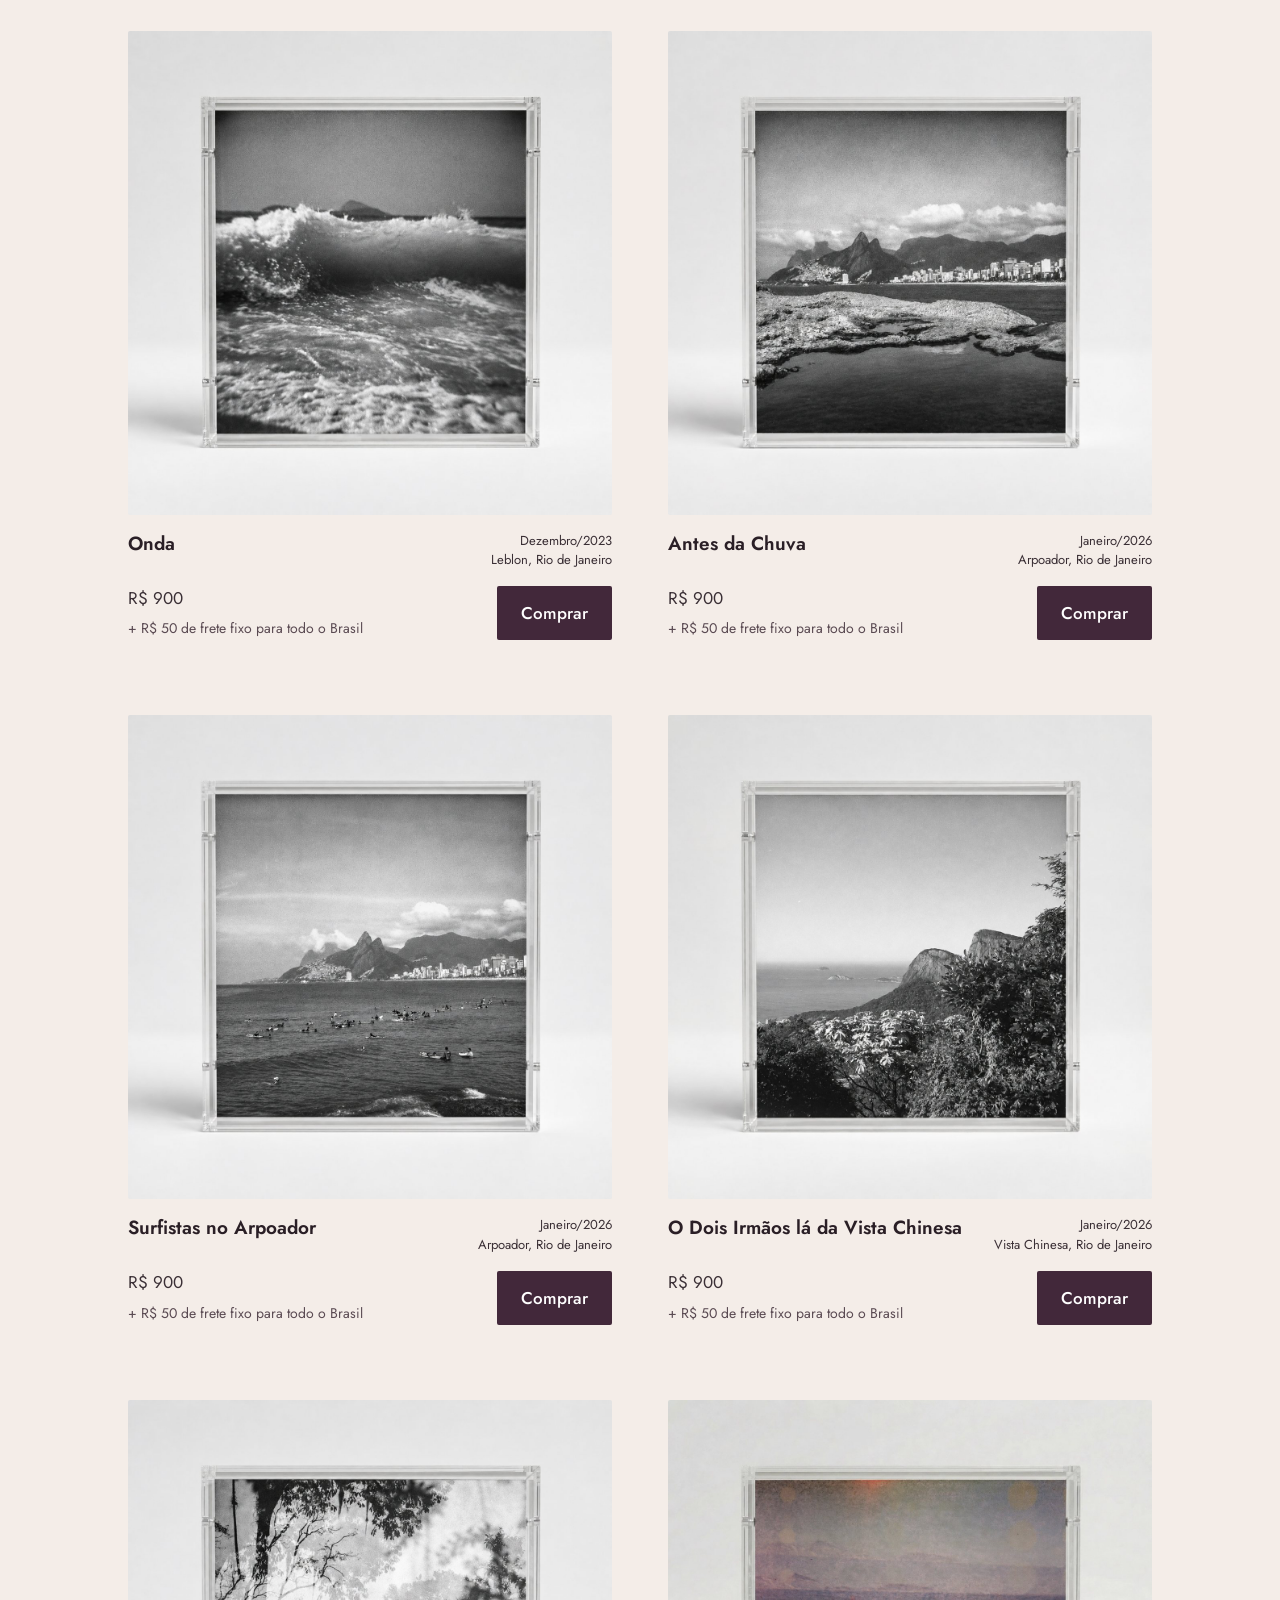
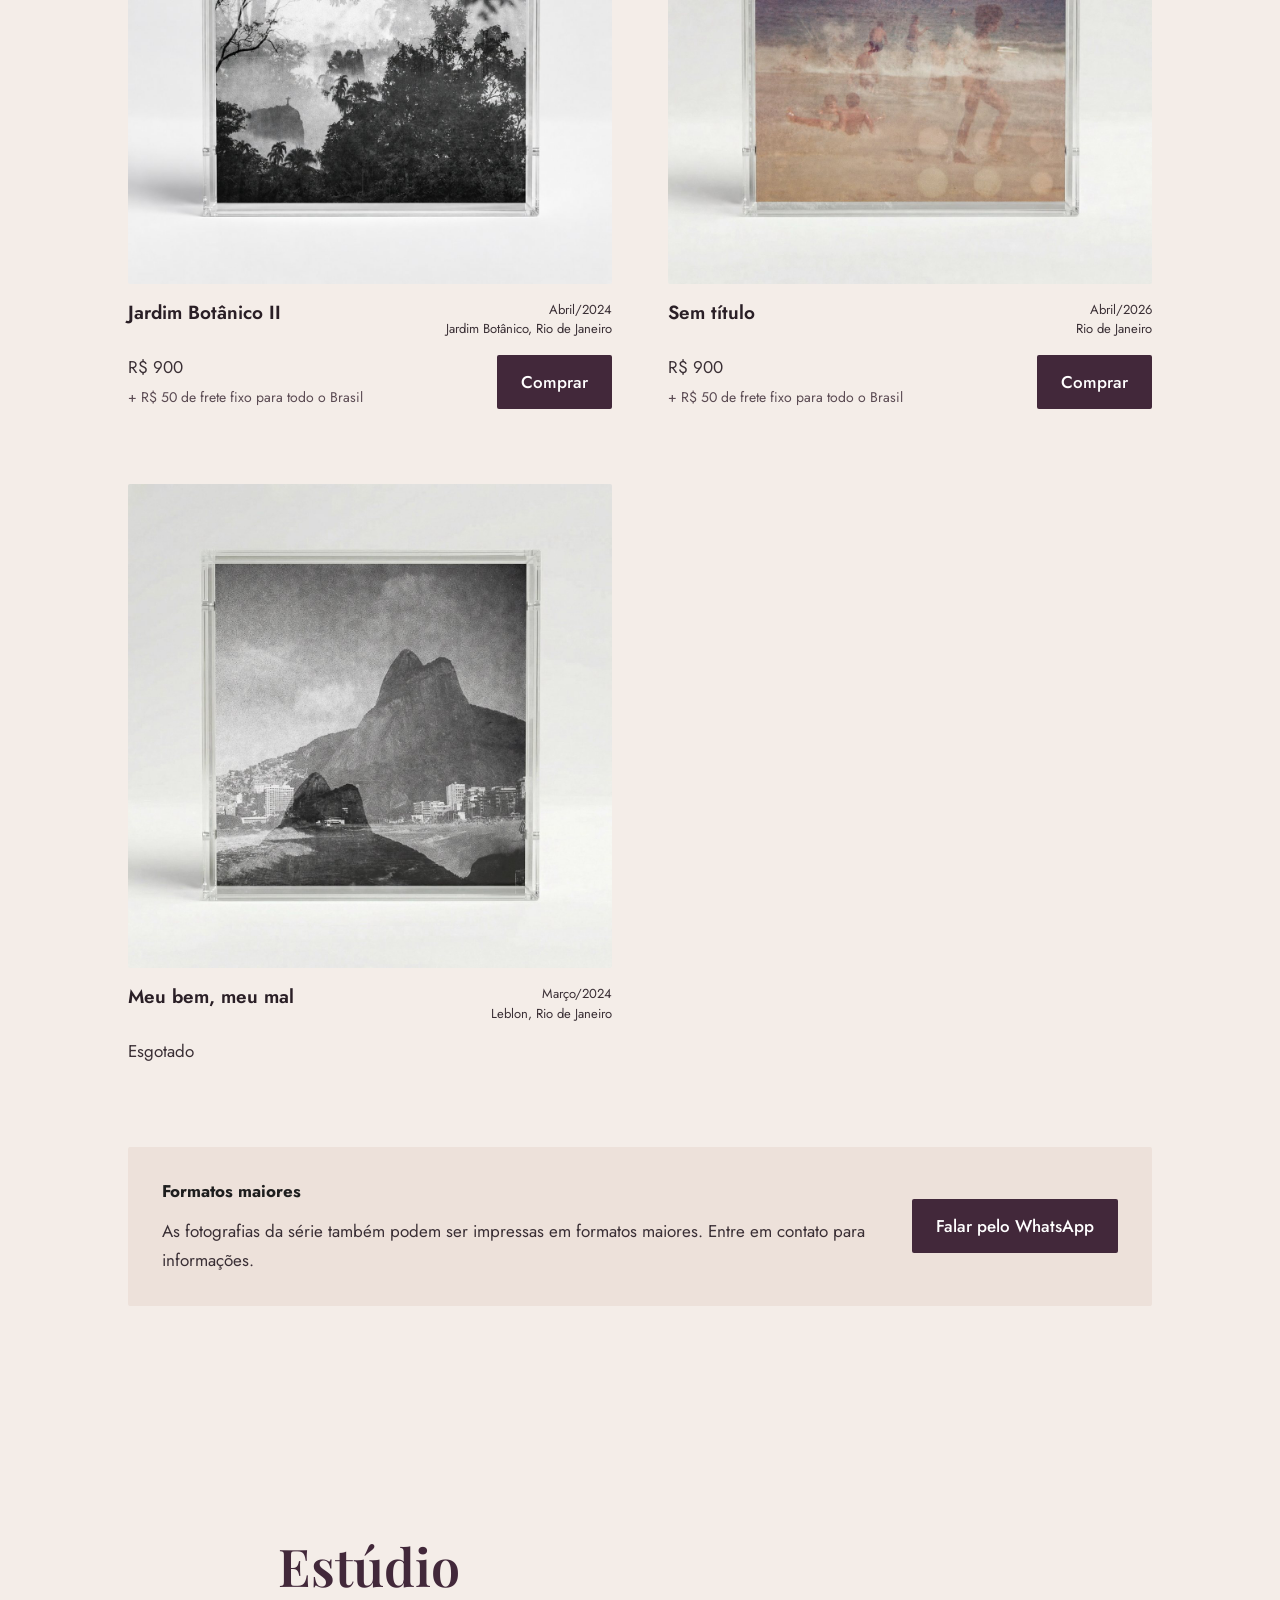
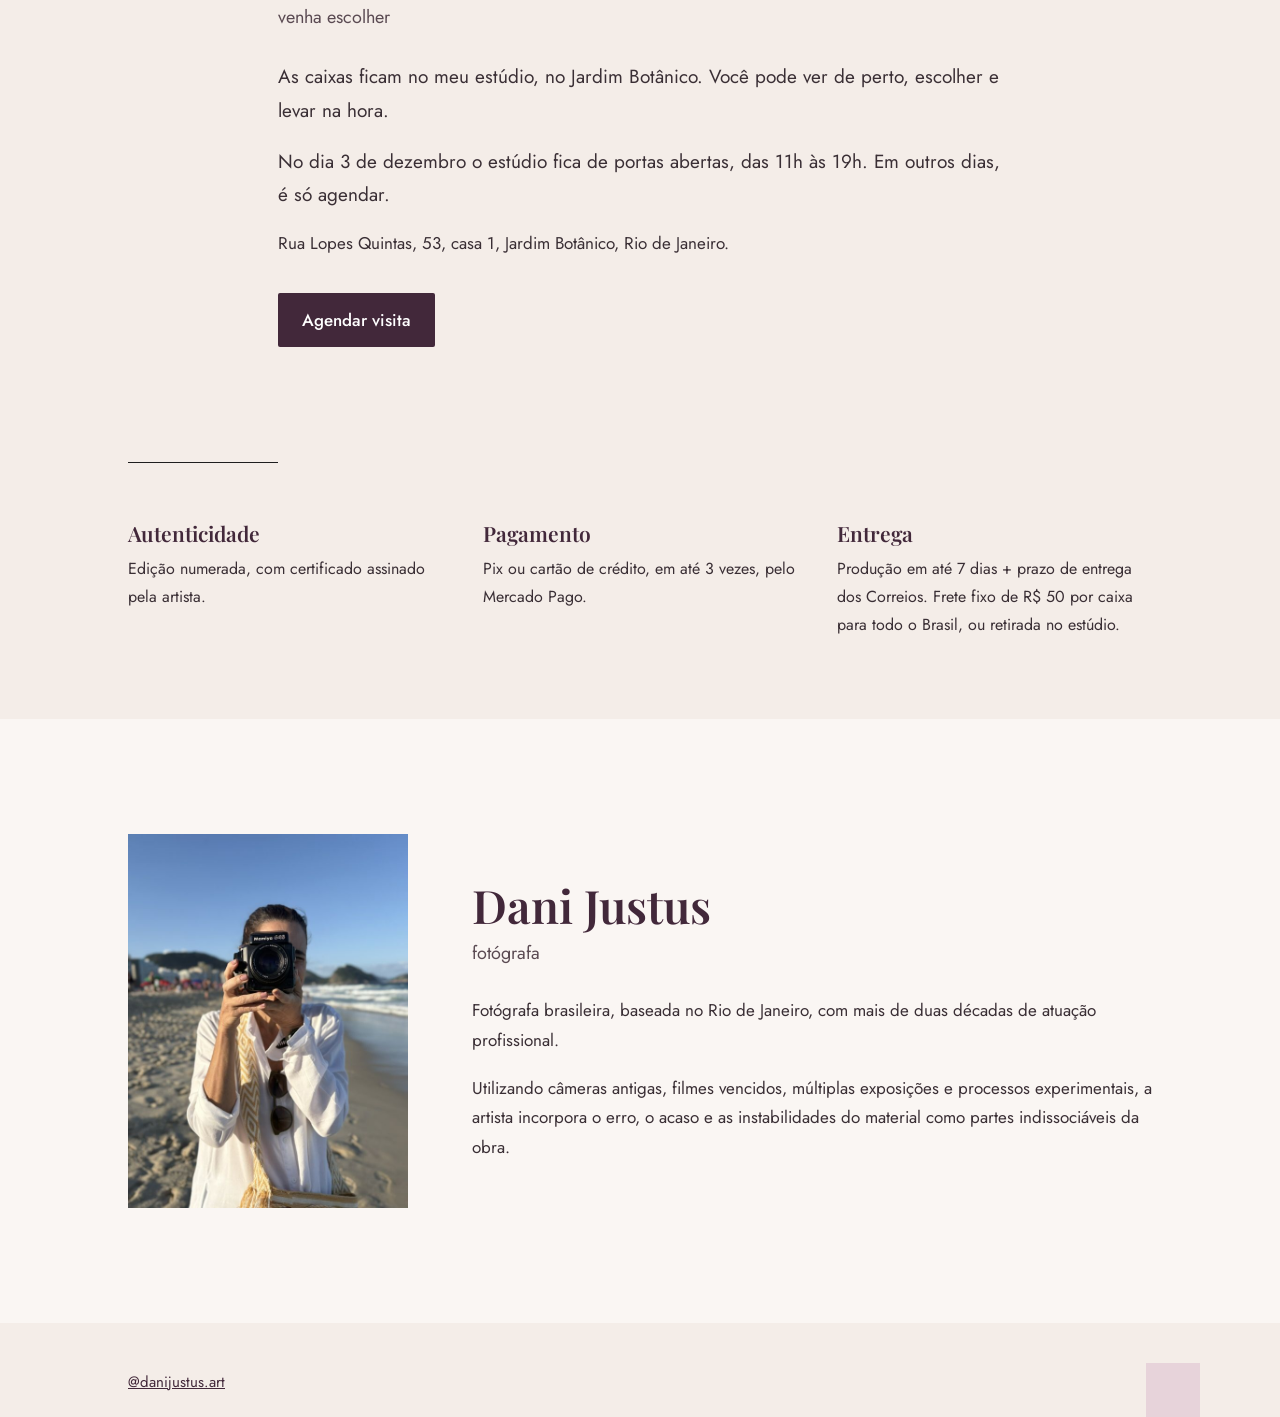
==== commit 8270a27a: "Loja no estilo de Cartas ao Mar (Playfair, Jost, ameixa) Co-Authored-By: Claude Opus 5.5 <noreply@an" ====
--- a/index.html
+++ b/index.html
@@ -13,7 +13,7 @@
 <meta property="og:type" content="website">
 <link rel="preconnect" href="https://fonts.googleapis.com">
 <link rel="preconnect" href="https://fonts.gstatic.com" crossorigin>
-<link href="https://fonts.googleapis.com/css2?family=Raleway:wght@300;400;700&family=Open+Sans:ital,wght@0,400;0,700;1,400&display=swap" rel="stylesheet">
+<link href="https://fonts.googleapis.com/css2?family=Playfair+Display:ital,wght@0,400;0,600;1,400&family=Jost:wght@300;400;500;600&display=swap" rel="stylesheet">
 <style>
   * { box-sizing: border-box; }
   html { scroll-behavior: smooth; }
@@ -116,6 +116,56 @@
     .dica { margin: 0 0 32px; text-align: left; }
     .rodape { padding-left: 22px; }
   }
+  /* Estilo de Cartas ao Mar */
+  body { background: #F4EDE8; color: #2A1F26; font-family: 'Jost', sans-serif; }
+  a { color: #42283A; }
+  ::selection { background: #B0507A; color: #fff; }
+  p { color: #3A2F35; }
+  .titulo .grande { font-family: 'Playfair Display', serif; font-weight: 600; font-size: clamp(34px, 5.4vw, 52px); letter-spacing: 0; line-height: 1.15; text-transform: none; color: #42283A; }
+  .titulo .sub { display: block; margin-top: 8px; font-family: 'Jost', sans-serif; font-weight: 400; font-size: 18px; letter-spacing: 0; text-transform: none; color: #5A4A52; }
+  .titulo .sub::after { display: none; }
+  .frase { color: #2A1F26; }
+  .quina { background: #E7D3DA; }
+  .topo .marca { font-family: 'Playfair Display', serif; font-weight: 600; font-size: 18px; letter-spacing: 0; text-transform: none; color: #42283A; }
+  .objeto { background: #EDE1DA; border-radius: 2px; }
+  .clara { background: #FAF6F3; }
+  .cabeca-obras { justify-content: center; }
+  .cabeca-obras span { font-family: 'Playfair Display', serif; font-weight: 600; font-size: 34px; letter-spacing: 0; text-transform: none; color: #42283A; }
+  .cabeca-obras::after { display: none; }
+  .dica { text-align: center; }
+  .legenda .nome { font-weight: 600; color: #2A1F26; }
+  .legenda .onde, .venda p { color: #3A2F35; }
+  .frete { color: #5A4A52; }
+  .botao, button.botao { background: #42283A; color: #fff; border: 0; border-radius: 2px; padding: 15px 24px; font-family: 'Jost', sans-serif; font-weight: 500; font-size: 17px; letter-spacing: 0; }
+  .botao:hover, .opcao:hover .botao { background: #B0507A; color: #fff; }
+  .botao.cheio { background: #42283A; }
+  .opcao-nome { font-family: 'Playfair Display', serif; font-weight: 600; font-size: clamp(26px, 3vw, 32px); letter-spacing: 0; text-transform: none; color: #42283A; }
+  .opcao-texto { color: #3A2F35; }
+  .opcao img, .obra img { border-radius: 2px; }
+  .infos h3 { font-family: 'Playfair Display', serif; font-weight: 600; font-size: 21px; color: #42283A; }
+  @media (max-width: 820px) {
+    .titulo .sub { letter-spacing: 0; }
+    .cabeca-obras { justify-content: center; }
+    .cabeca-obras span { font-size: 30px; letter-spacing: 0; white-space: normal; }
+    .dica { text-align: center; }
+  }
+  #pedido { border:0; padding:0; width:min(520px, calc(100vw - 32px)); max-height:calc(100vh - 32px); background:#F4EDE8; color:#2A1F26; border-radius:4px; font-family:'Jost',sans-serif; overflow-y:auto; }
+  #pedido::backdrop { background:rgba(42,31,38,.55); }
+  #pedido form { padding:28px 22px 24px; }
+  #pedido h2 { font-family:'Playfair Display',serif; font-weight:600; font-size:26px; color:#42283A; margin:0 0 4px; }
+  #pedido .resumo { font-size:17px; color:#3A2F35; margin:0 0 20px; }
+  #pedido label { display:block; font-size:16px; color:#3A2F35; margin:0 0 14px; }
+  #pedido input, #pedido select { display:block; width:100%; box-sizing:border-box; margin-top:5px; padding:12px; font-size:17px; font-family:inherit; color:#2A1F26; background:#fff; border:1px solid #B9A9B1; border-radius:2px; }
+  #pedido input { border-radius: 2px; }
+  #pedido input:focus { outline:2px solid #42283A; outline-offset:0; border-color:#42283A; }
+  #pedido .linha { display:flex; gap:12px; }
+  #pedido .linha label { flex:1; min-width:0; }
+  #pedido .estreito { flex:0 0 90px !important; }
+  #pedido .aviso { font-size:15px; color:#5A4A52; margin:4px 0 18px; }
+  #pedido .erro { font-size:15px; color:#A3123A; margin:0 0 12px; min-height:1em; }
+  #pedido .enviar { width:100%; background:#42283A; color:#fff; border:0; padding:17px; font-size:17px; font-weight:500; font-family:inherit; border-radius:2px; cursor:pointer; }
+  #pedido .enviar:disabled { opacity:.6; cursor:wait; }
+  #pedido .fechar { position:absolute; top:10px; right:10px; background:none; border:0; font-size:28px; line-height:1; color:#42283A; cursor:pointer; padding:6px 10px; }
 </style>
 <!-- Meta Pixel -->
 <script>
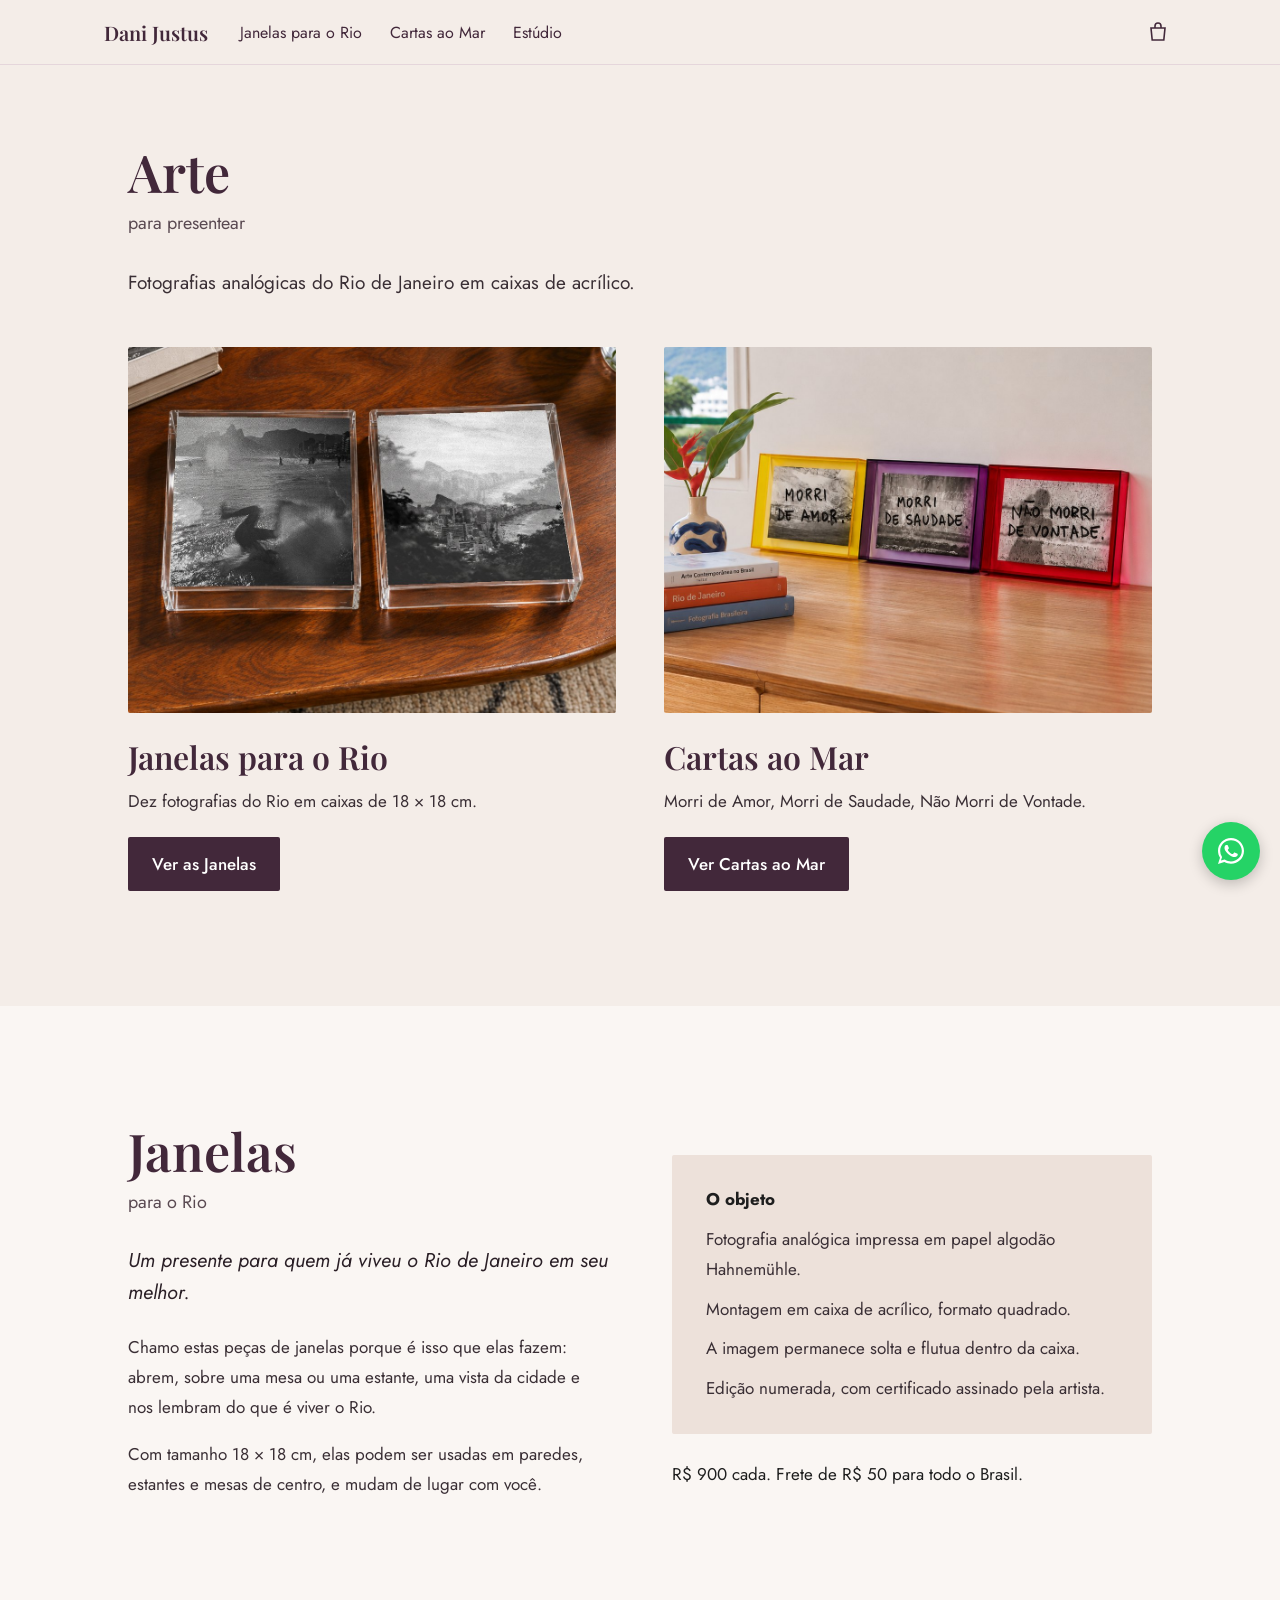
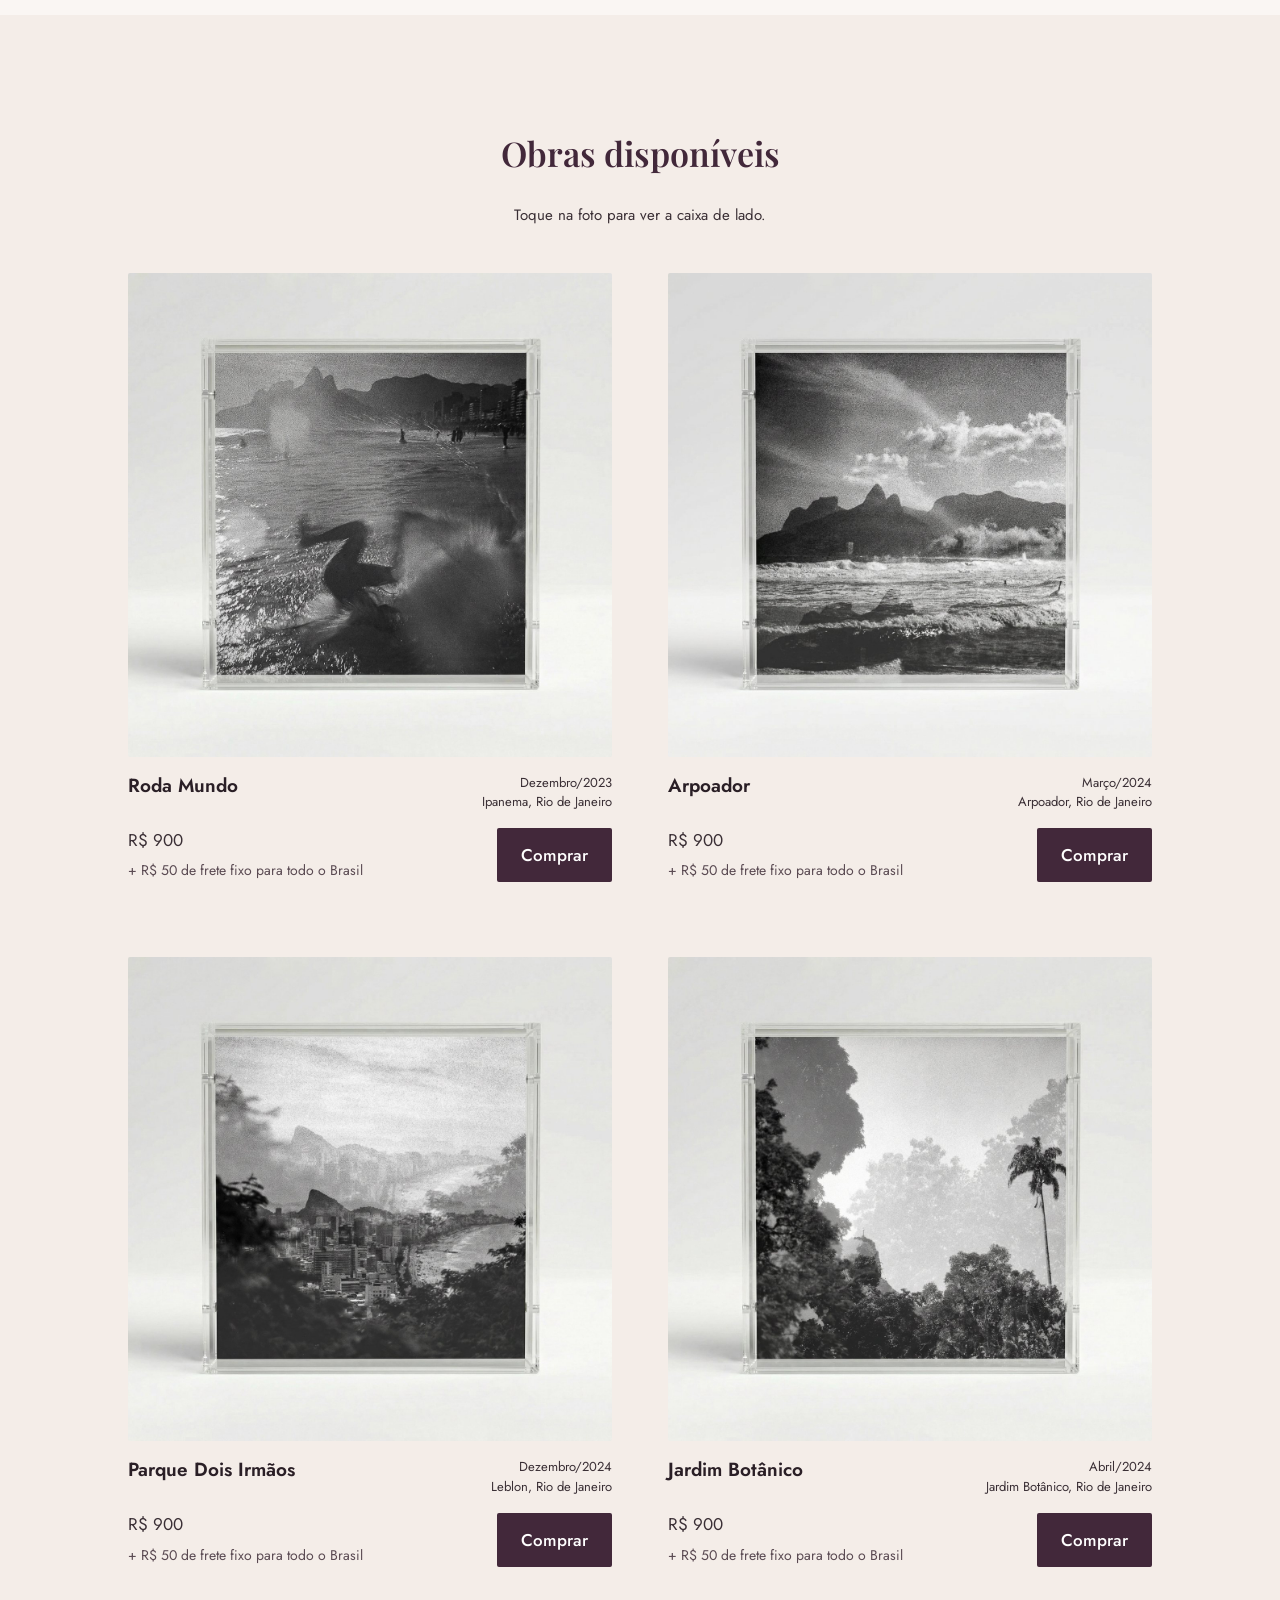
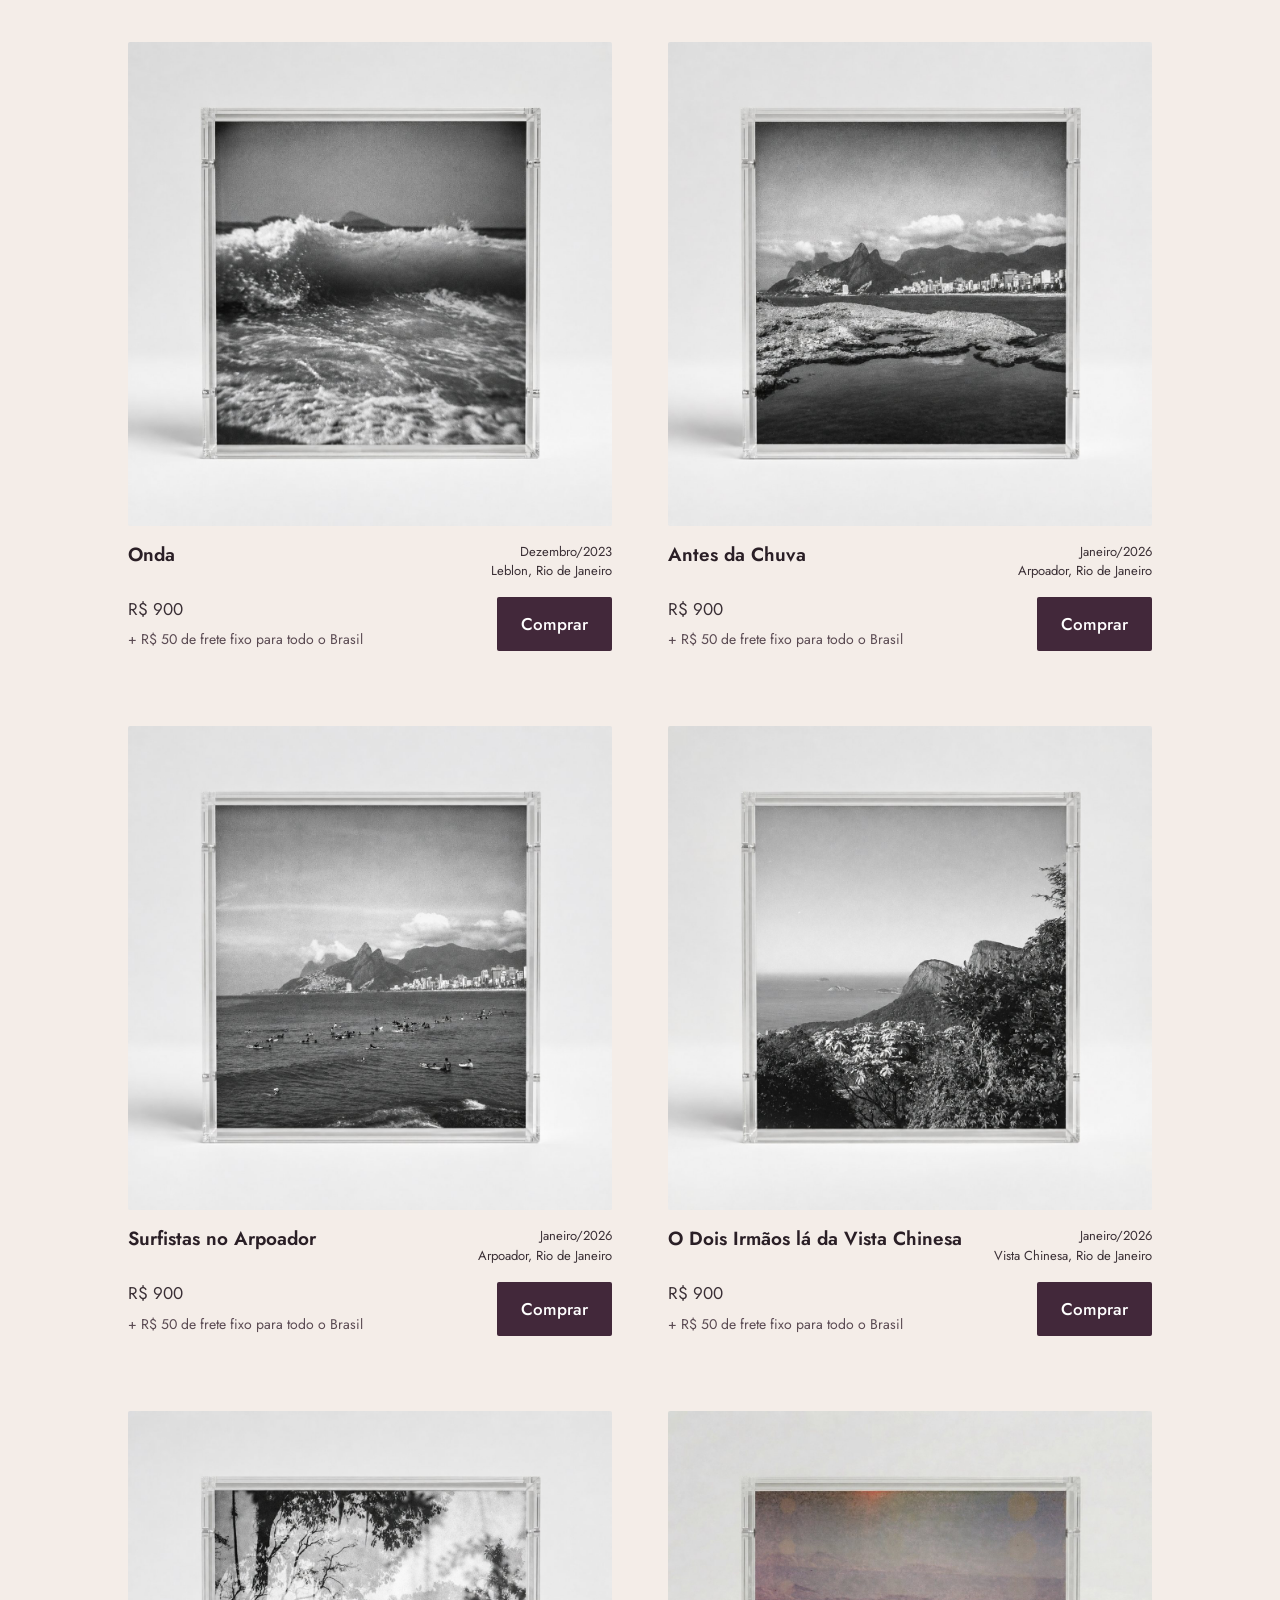
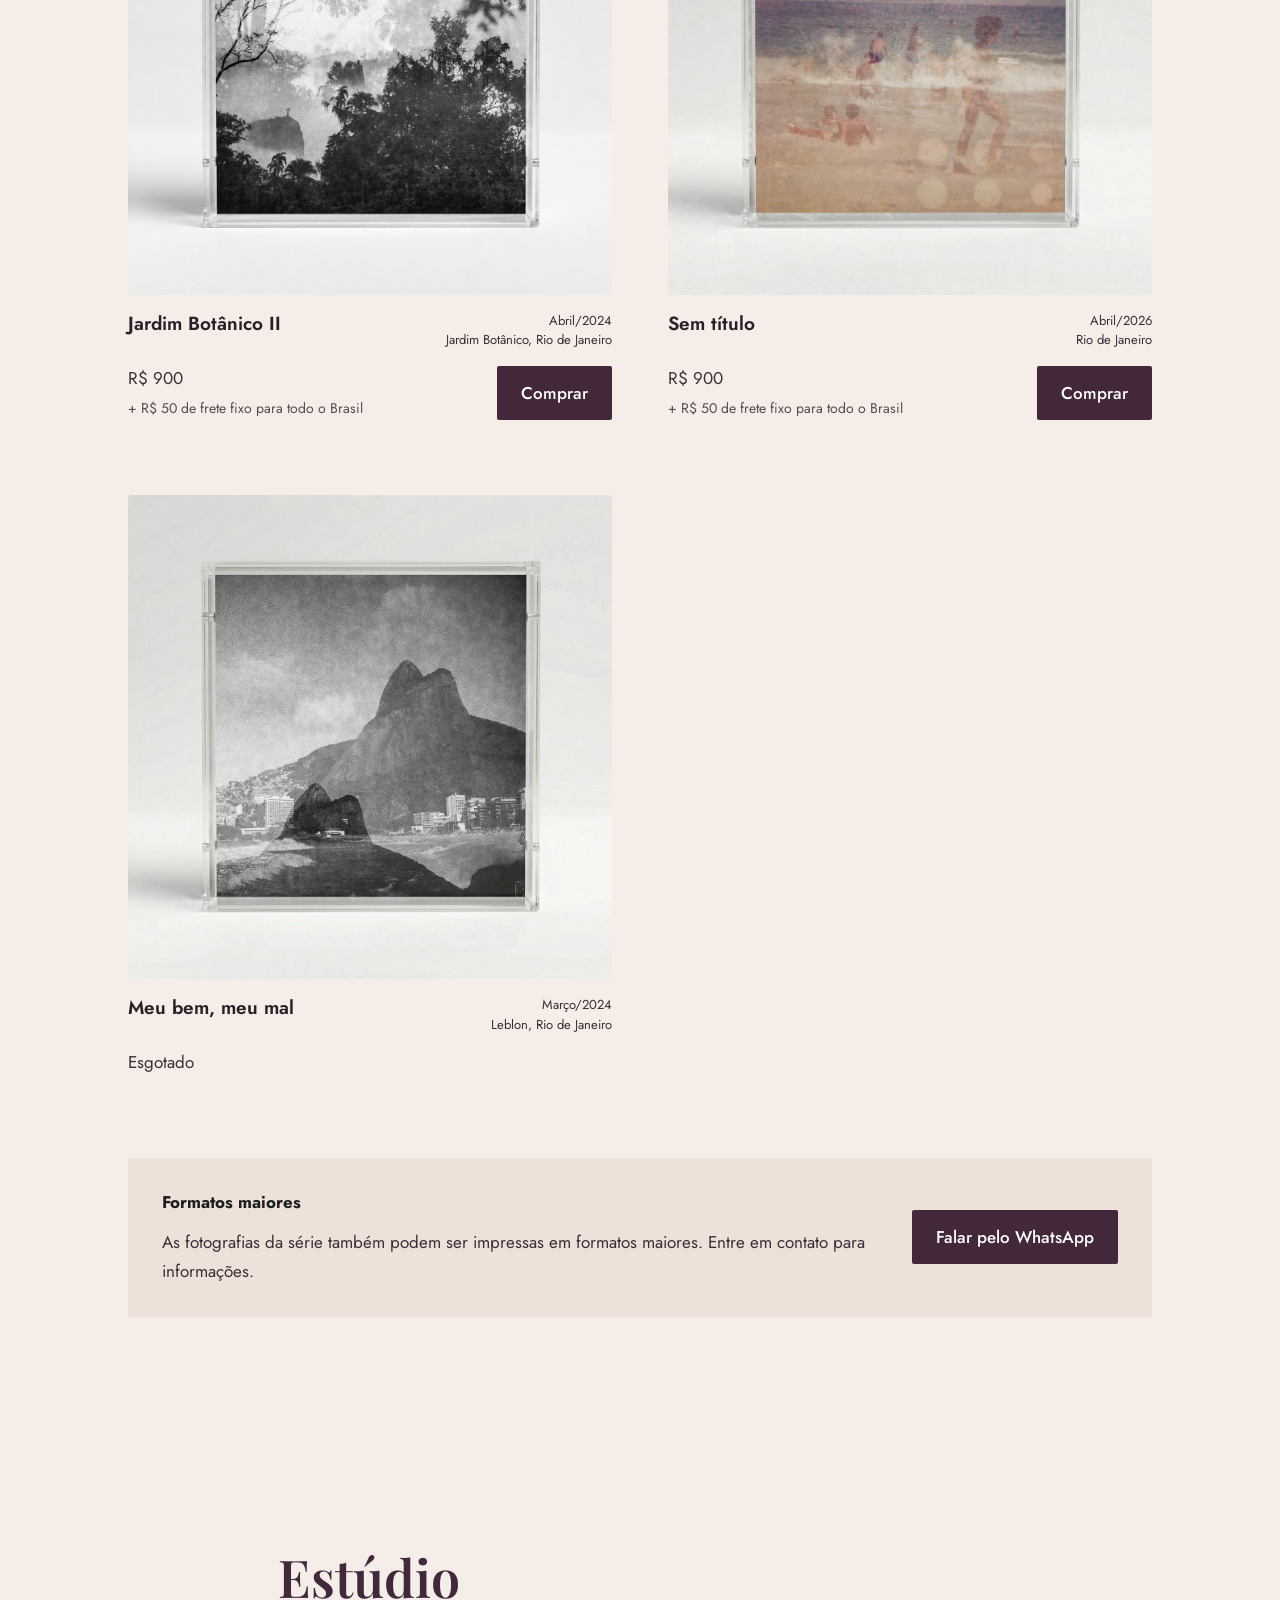
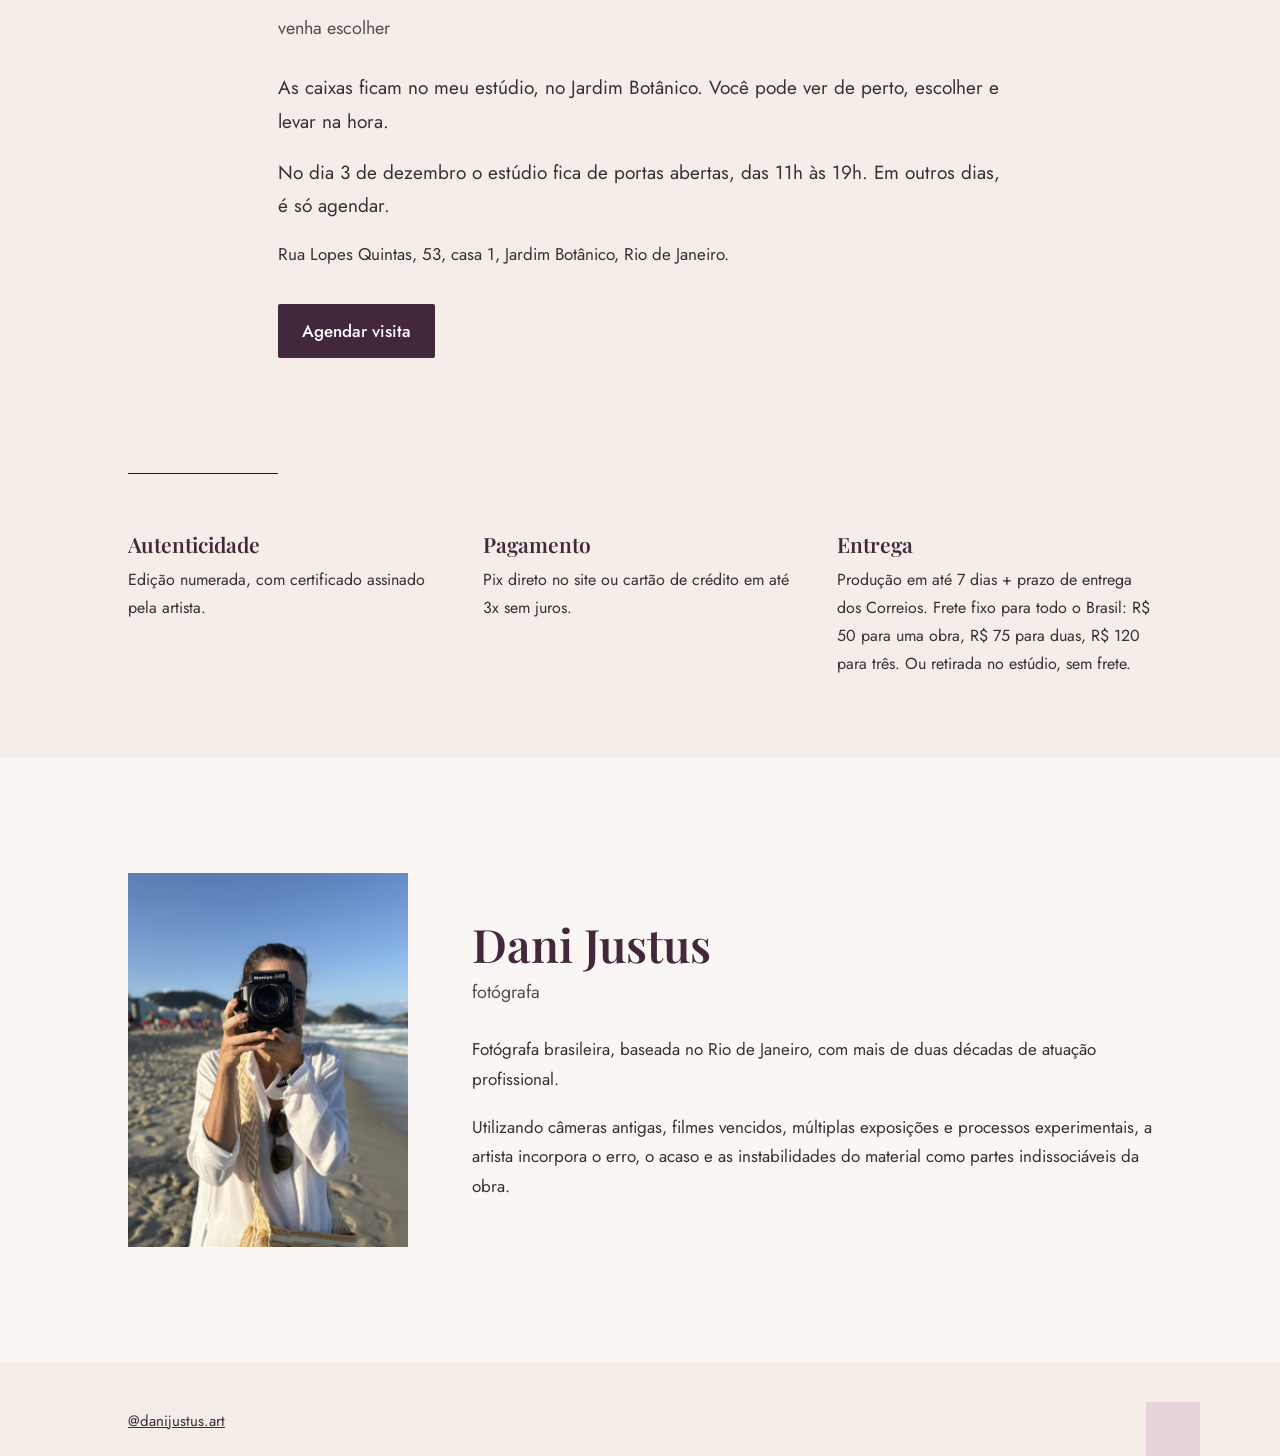
==== commit 01f7d931: "Menu, carrinho e finalização com Pix no site Co-Authored-By: Claude Opus 5.5 <noreply@anthropic.com>" ====
--- a/index.html
+++ b/index.html
@@ -167,6 +167,7 @@
   #pedido .enviar:disabled { opacity:.6; cursor:wait; }
   #pedido .fechar { position:absolute; top:10px; right:10px; background:none; border:0; font-size:28px; line-height:1; color:#42283A; cursor:pointer; padding:6px 10px; }
 </style>
+<link rel="stylesheet" href="/js/loja.css">
 <!-- Meta Pixel -->
 <script>
 !function(f,b,e,v,n,t,s){if(f.fbq)return;n=f.fbq=function(){n.callMethod?
@@ -181,10 +182,16 @@
 </head>
 <body>
 
-<!-- TOPO -->
-<header class="topo">
-  <div class="quina"></div>
-  <a class="marca" href="https://danijustus.art/">Dani Justus | Fotografia</a>
+<header class="menu">
+  <div class="menu-faixa">
+    <a class="menu-marca" href="/">Dani Justus</a>
+    <nav aria-label="Menu principal">
+      <a href="/#janelas">Janelas para o Rio</a>
+      <a href="/pages/cartasaomar">Cartas ao Mar</a>
+      <a href="/#estudio">Estúdio</a>
+    </nav>
+    <button type="button" class="menu-sacola" data-abrir-carrinho aria-label="Abrir carrinho"><svg viewBox="0 0 24 24" fill="none" stroke="currentColor" stroke-width="1.6" aria-hidden="true"><path d="M5 8h14l-1.2 12H6.2L5 8z"/><path d="M9 8V6a3 3 0 0 1 6 0v2"/></svg><span data-qtd style="display:none">0</span></button>
+  </div>
 </header>
 
 <!-- ABERTURA -->
@@ -397,11 +404,11 @@
   </div>
   <div>
     <h3>Pagamento</h3>
-    <p>Pix ou cartão de crédito, em até 3 vezes, pelo Mercado Pago.</p>
+    <p>Pix direto no site ou cartão de crédito em até 3x sem juros.</p>
   </div>
   <div>
     <h3>Entrega</h3>
-    <p>Produção em até 7 dias + prazo de entrega dos Correios. Frete fixo de R$ 50 por caixa para todo o Brasil, ou retirada no estúdio.</p>
+    <p>Produção em até 7 dias + prazo de entrega dos Correios. Frete fixo para todo o Brasil: R$ 50 para uma obra, R$ 75 para duas, R$ 120 para três. Ou retirada no estúdio, sem frete.</p>
   </div>
 </section>
 
@@ -424,102 +431,7 @@
 
 <a class="zap" data-contato="1" href="https://wa.me/5521998733496?text=Ol%C3%A1%21%20Vi%20as%20caixas%20de%20acr%C3%ADlico%20e%20quero%20saber%20mais." target="_blank" rel="noopener" aria-label="Falar pelo WhatsApp"><svg viewBox="0 0 32 32" aria-hidden="true"><path d="M16 3C8.8 3 3 8.7 3 15.8c0 2.5.7 4.9 2 7L3 29l6.4-2c2 1.1 4.3 1.7 6.6 1.7 7.2 0 13-5.7 13-12.8S23.2 3 16 3zm0 23.4c-2.1 0-4.1-.6-5.9-1.7l-.4-.3-3.8 1.2 1.2-3.7-.3-.4a10.5 10.5 0 0 1-1.6-5.6C5.2 9.9 10 5.2 16 5.2s10.8 4.7 10.8 10.6S22 26.4 16 26.4zm5.9-7.9c-.3-.2-1.9-1-2.2-1-.3-.1-.5-.2-.7.2l-1 1.2c-.2.2-.4.2-.7.1-.3-.2-1.4-.5-2.6-1.6-1-.9-1.6-1.9-1.8-2.2-.2-.3 0-.5.1-.7l.5-.6.3-.5c.1-.2 0-.4 0-.6l-1-2.4c-.3-.6-.5-.5-.7-.5h-.6c-.2 0-.6.1-.9.4-.3.3-1.1 1.1-1.1 2.7s1.2 3.1 1.3 3.3c.2.2 2.3 3.5 5.6 4.9 2.7 1.1 3.3.9 3.9.8.6-.1 1.9-.8 2.2-1.5.3-.7.3-1.4.2-1.5-.1-.2-.3-.3-.7-.5z"/></svg></a>
 
-<dialog id="pedido" aria-labelledby="pedido-titulo">
-  <button type="button" class="fechar" aria-label="Fechar">&times;</button>
-  <form id="pedido-form" novalidate>
-    <h2 id="pedido-titulo">Seu pedido</h2>
-    <p class="resumo" id="pedido-resumo"></p>
-    <label>Nome completo<input name="nome" autocomplete="name" required></label>
-    <div class="linha">
-      <label>CPF<input name="cpf" inputmode="numeric" placeholder="000.000.000-00" required></label>
-      <label>WhatsApp<input name="whatsapp" type="tel" inputmode="tel" autocomplete="tel" placeholder="(21) 99999-9999" required></label>
-    </div>
-    <label>E-mail<input name="email" type="email" autocomplete="email" required></label>
-    <label style="max-width:200px;">CEP<input name="cep" inputmode="numeric" autocomplete="postal-code" placeholder="00000-000" required></label>
-    <div class="linha">
-      <label>Endereço<input name="endereco" autocomplete="address-line1" required></label>
-      <label class="estreito">Número<input name="numero" required></label>
-    </div>
-    <label>Complemento<input name="complemento" autocomplete="address-line2"></label>
-    <label>Bairro<input name="bairro" required></label>
-    <div class="linha">
-      <label>Cidade<input name="cidade" autocomplete="address-level2" required></label>
-      <label class="estreito">UF<input name="uf" maxlength="2" autocomplete="address-level1" required></label>
-    </div>
-    <p class="aviso">Frete fixo de R$ 50 para todo o Brasil. Produção em até 7 dias + prazo de entrega dos Correios. Na próxima tela você paga com Pix ou cartão pelo Mercado Pago.</p>
-    <p class="erro" id="pedido-erro" role="alert"></p>
-    <button type="submit" class="enviar">Ir para o pagamento</button>
-  </form>
-</dialog>
-
-<script>
-(function () {
-  var PLANILHA = 'https://script.google.com/macros/s/AKfycbwVMkxAPdDLWIR8yIAjF7bXVyx177gVL4NK6sFcbljflLOGwxq_wfMjYPsoJZ18zcMwXw/exec';
-  var LINK = 'https://mpago.li/2ra7G6K';
-  var VALOR = 900, FRETE = 50;
-  var dlg = document.getElementById('pedido');
-  var form = document.getElementById('pedido-form');
-  var erro = document.getElementById('pedido-erro');
-  var atual = null;
-  function brl(n) { return 'R$ ' + n.toLocaleString('pt-BR', { minimumFractionDigits: 2 }); }
-
-  document.addEventListener('click', function (e) {
-    var t = e.target.closest('.troca');
-    if (t) {
-      var i = t.querySelector('img');
-      var lado = i.getAttribute('src') === i.getAttribute('data-frente');
-      i.setAttribute('src', i.getAttribute(lado ? 'data-lado' : 'data-frente'));
-      return;
-    }
-    var b = e.target.closest('[data-comprar]');
-    if (b) {
-      atual = b.getAttribute('data-comprar');
-      document.getElementById('pedido-resumo').textContent =
-        atual + ': ' + brl(VALOR) + ' + ' + brl(FRETE) + ' de frete = ' + brl(VALOR + FRETE);
-      erro.textContent = '';
-      dlg.showModal();
-      if (window.fbq) fbq('track', 'AddToCart', { content_name: 'Janelas para o Rio: ' + atual, content_category: 'Fine Art', currency: 'BRL', value: VALOR });
-      return;
-    }
-    if (!window.fbq) return;
-    if (e.target.closest('[data-contato]')) fbq('track', 'Contact', { content_name: 'WhatsApp' });
-    if (e.target.closest('[data-visita]')) fbq('track', 'Schedule', { content_name: 'Visita ao estúdio' });
-  });
-  dlg.querySelector('.fechar').addEventListener('click', function () { dlg.close(); });
-
-  var cep = form.elements.cep;
-  cep.addEventListener('blur', function () {
-    var c = cep.value.replace(/\D/g, '');
-    if (c.length !== 8) return;
-    fetch('https://viacep.com.br/ws/' + c + '/json/').then(function (r) { return r.json(); }).then(function (d) {
-      if (d.erro) return;
-      if (!form.elements.endereco.value) form.elements.endereco.value = d.logradouro || '';
-      if (!form.elements.bairro.value) form.elements.bairro.value = d.bairro || '';
-      form.elements.cidade.value = d.localidade || form.elements.cidade.value;
-      form.elements.uf.value = d.uf || form.elements.uf.value;
-      form.elements.numero.focus();
-    }).catch(function () {});
-  });
-
-  form.addEventListener('submit', function (e) {
-    e.preventDefault();
-    var falta = Array.prototype.find.call(form.elements, function (el) { return el.required && !el.value.trim(); });
-    if (falta) { erro.textContent = 'Preencha todos os campos obrigatórios.'; falta.focus(); return; }
-    if (form.elements.cpf.value.replace(/\D/g, '').length !== 11) { erro.textContent = 'Confira o CPF.'; form.elements.cpf.focus(); return; }
-    if (!/\S+@\S+\.\S+/.test(form.elements.email.value)) { erro.textContent = 'Confira o e-mail.'; form.elements.email.focus(); return; }
-    var dados = new URLSearchParams(new FormData(form));
-    dados.append('obra', 'Janelas para o Rio: ' + atual);
-    dados.append('valor', VALOR + FRETE);
-    var btn = form.querySelector('.enviar');
-    btn.disabled = true; btn.textContent = 'Abrindo o pagamento...';
-    if (window.fbq) fbq('track', 'Lead', { content_name: 'Janelas para o Rio: ' + atual, content_category: 'Fine Art', currency: 'BRL', value: VALOR });
-    if (window.fbq) fbq('track', 'InitiateCheckout', { content_name: 'Janelas para o Rio: ' + atual, content_category: 'Fine Art', currency: 'BRL', value: VALOR + FRETE, num_items: 1 });
-    var ir = function () { window.location.href = LINK; };
-    fetch(PLANILHA, { method: 'POST', mode: 'no-cors', body: dados }).then(ir, ir);
-    setTimeout(ir, 2500);
-  });
-})();
-</script>
+<script src="/js/loja.js"></script>
 
 </body>
 </html>
--- a/js/loja.css
+++ b/js/loja.css
@@ -0,0 +1,48 @@
+/* Menu, carrinho e finalização */
+.menu { position: sticky; top: 0; z-index: 20; background: #F4EDE8; border-bottom: 1px solid #E5D6DB; font-family: 'Jost', sans-serif; }
+.menu-faixa { max-width: 1120px; margin: 0 auto; padding: 14px 24px; display: flex; align-items: center; gap: 32px; }
+.menu-marca { font-family: 'Playfair Display', serif; font-weight: 600; font-size: 20px; color: #42283A; text-decoration: none; white-space: nowrap; }
+.menu nav { display: flex; gap: 28px; flex: 1; }
+.menu nav a { color: #42283A; text-decoration: none; font-size: 16px; white-space: nowrap; }
+.menu nav a:hover { color: #B0507A; }
+.menu-sacola { position: relative; background: none; border: 0; cursor: pointer; color: #42283A; padding: 6px; display: flex; align-items: center; gap: 8px; font-family: inherit; font-size: 16px; }
+.menu-sacola svg { width: 24px; height: 24px; }
+.menu-sacola [data-qtd] { position: absolute; top: -2px; right: -6px; min-width: 19px; height: 19px; padding: 0 5px; border-radius: 10px; background: #B0507A; color: #fff; font-size: 12px; line-height: 19px; text-align: center; font-weight: 500; }
+@media (max-width: 820px) {
+  .menu-faixa { flex-wrap: wrap; gap: 8px 16px; padding: 12px 18px 10px; }
+  .menu-marca { flex: 1; font-size: 19px; }
+  .menu nav { order: 3; flex-basis: 100%; gap: 20px; overflow-x: auto; padding-bottom: 2px; }
+  .menu nav a { font-size: 15px; }
+}
+
+.gaveta { position: fixed; inset: 0; z-index: 50; visibility: hidden; font-family: 'Jost', sans-serif; }
+.gaveta.aberta { visibility: visible; }
+.gaveta-fundo { position: absolute; inset: 0; background: rgba(42,31,38,.45); opacity: 0; transition: opacity .2s; }
+.gaveta.aberta .gaveta-fundo { opacity: 1; }
+.gaveta-painel { position: absolute; top: 0; right: 0; bottom: 0; width: min(420px, 100%); background: #F4EDE8; display: flex; flex-direction: column; transform: translateX(100%); transition: transform .25s; }
+.gaveta.aberta .gaveta-painel { transform: none; }
+.gaveta-topo { display: flex; align-items: center; justify-content: space-between; padding: 20px 22px; border-bottom: 1px solid #E5D6DB; }
+.gaveta-topo h2 { font-family: 'Playfair Display', serif; font-weight: 600; font-size: 24px; color: #42283A; margin: 0; }
+.gaveta-x { background: none; border: 0; font-size: 30px; line-height: 1; color: #42283A; cursor: pointer; padding: 4px 8px; }
+.gaveta-itens { flex: 1; overflow-y: auto; padding: 8px 22px; }
+.gaveta-rodape { padding: 18px 22px 24px; border-top: 1px solid #E5D6DB; }
+.vazio { color: #5A4A52; font-size: 17px; margin: 24px 0; }
+
+.item { display: flex; gap: 14px; align-items: flex-start; padding: 16px 0; border-bottom: 1px solid #EADDE1; }
+.item:last-child { border-bottom: 0; }
+.item img { width: 76px; height: 76px; object-fit: cover; border-radius: 2px; flex: none; }
+.item-info { flex: 1; min-width: 0; }
+.item-nome { font-weight: 500; color: #2A1F26; margin: 0 0 2px; font-size: 16px; }
+.item-serie { color: #5A4A52; font-size: 14px; margin: 0 0 8px; }
+.item-preco { color: #2A1F26; font-size: 16px; margin: 0; white-space: nowrap; }
+.qtd { display: inline-flex; align-items: center; border: 1px solid #D9C6CD; border-radius: 2px; }
+.qtd button { background: none; border: 0; width: 32px; height: 30px; font-size: 18px; color: #42283A; cursor: pointer; }
+.qtd span { min-width: 26px; text-align: center; font-size: 15px; }
+
+.conta { display: flex; justify-content: space-between; gap: 12px; font-size: 16px; color: #3A2F35; margin: 0 0 8px; }
+.conta.total { font-size: 19px; font-weight: 600; color: #2A1F26; margin: 12px 0 18px; padding-top: 12px; border-top: 1px solid #E5D6DB; }
+.botao-loja { display: block; width: 100%; box-sizing: border-box; text-align: center; background: #42283A; color: #fff; border: 0; border-radius: 2px; padding: 16px; font-family: 'Jost', sans-serif; font-size: 17px; font-weight: 500; text-decoration: none; cursor: pointer; margin-bottom: 10px; }
+.botao-loja:hover { background: #B0507A; color: #fff; }
+.botao-loja.claro { background: transparent; color: #42283A; border: 1px solid #42283A; }
+.botao-loja.claro:hover { background: #42283A; color: #fff; }
+.botao-loja:disabled { opacity: .6; cursor: wait; }
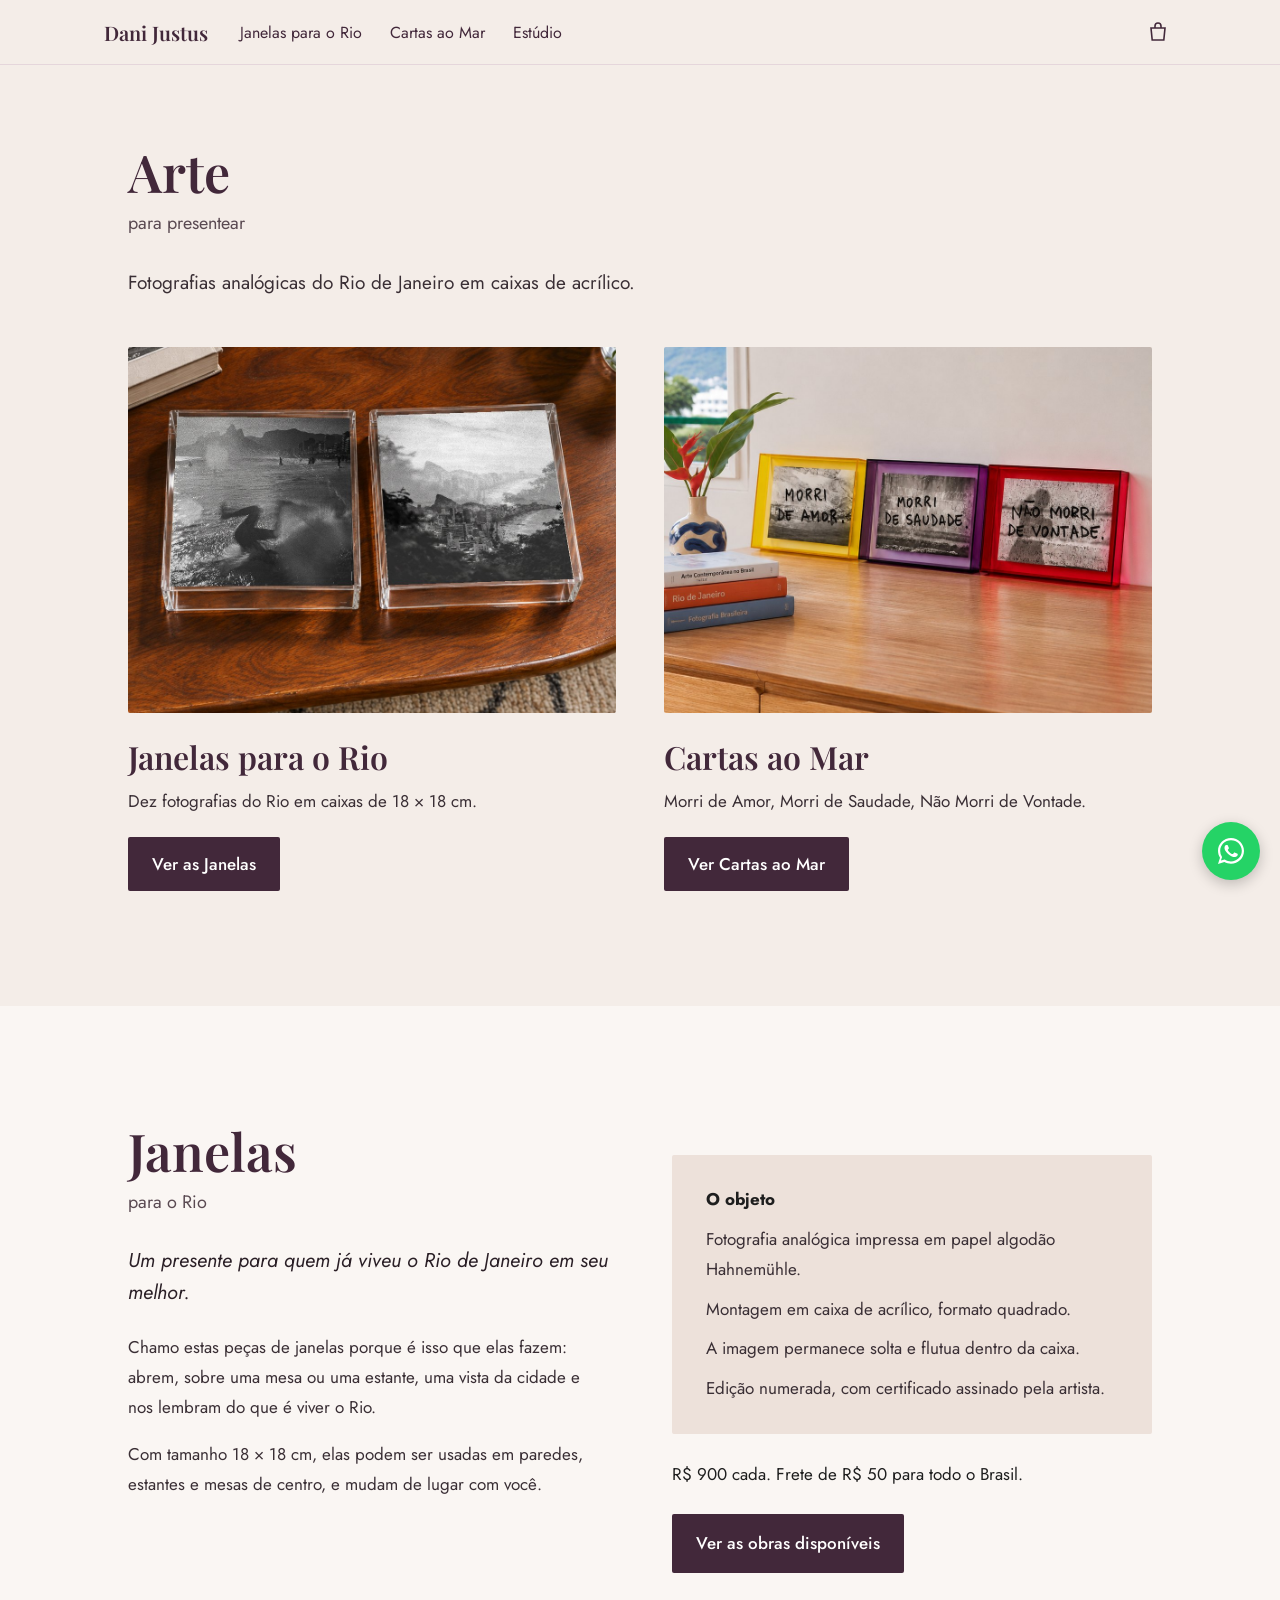
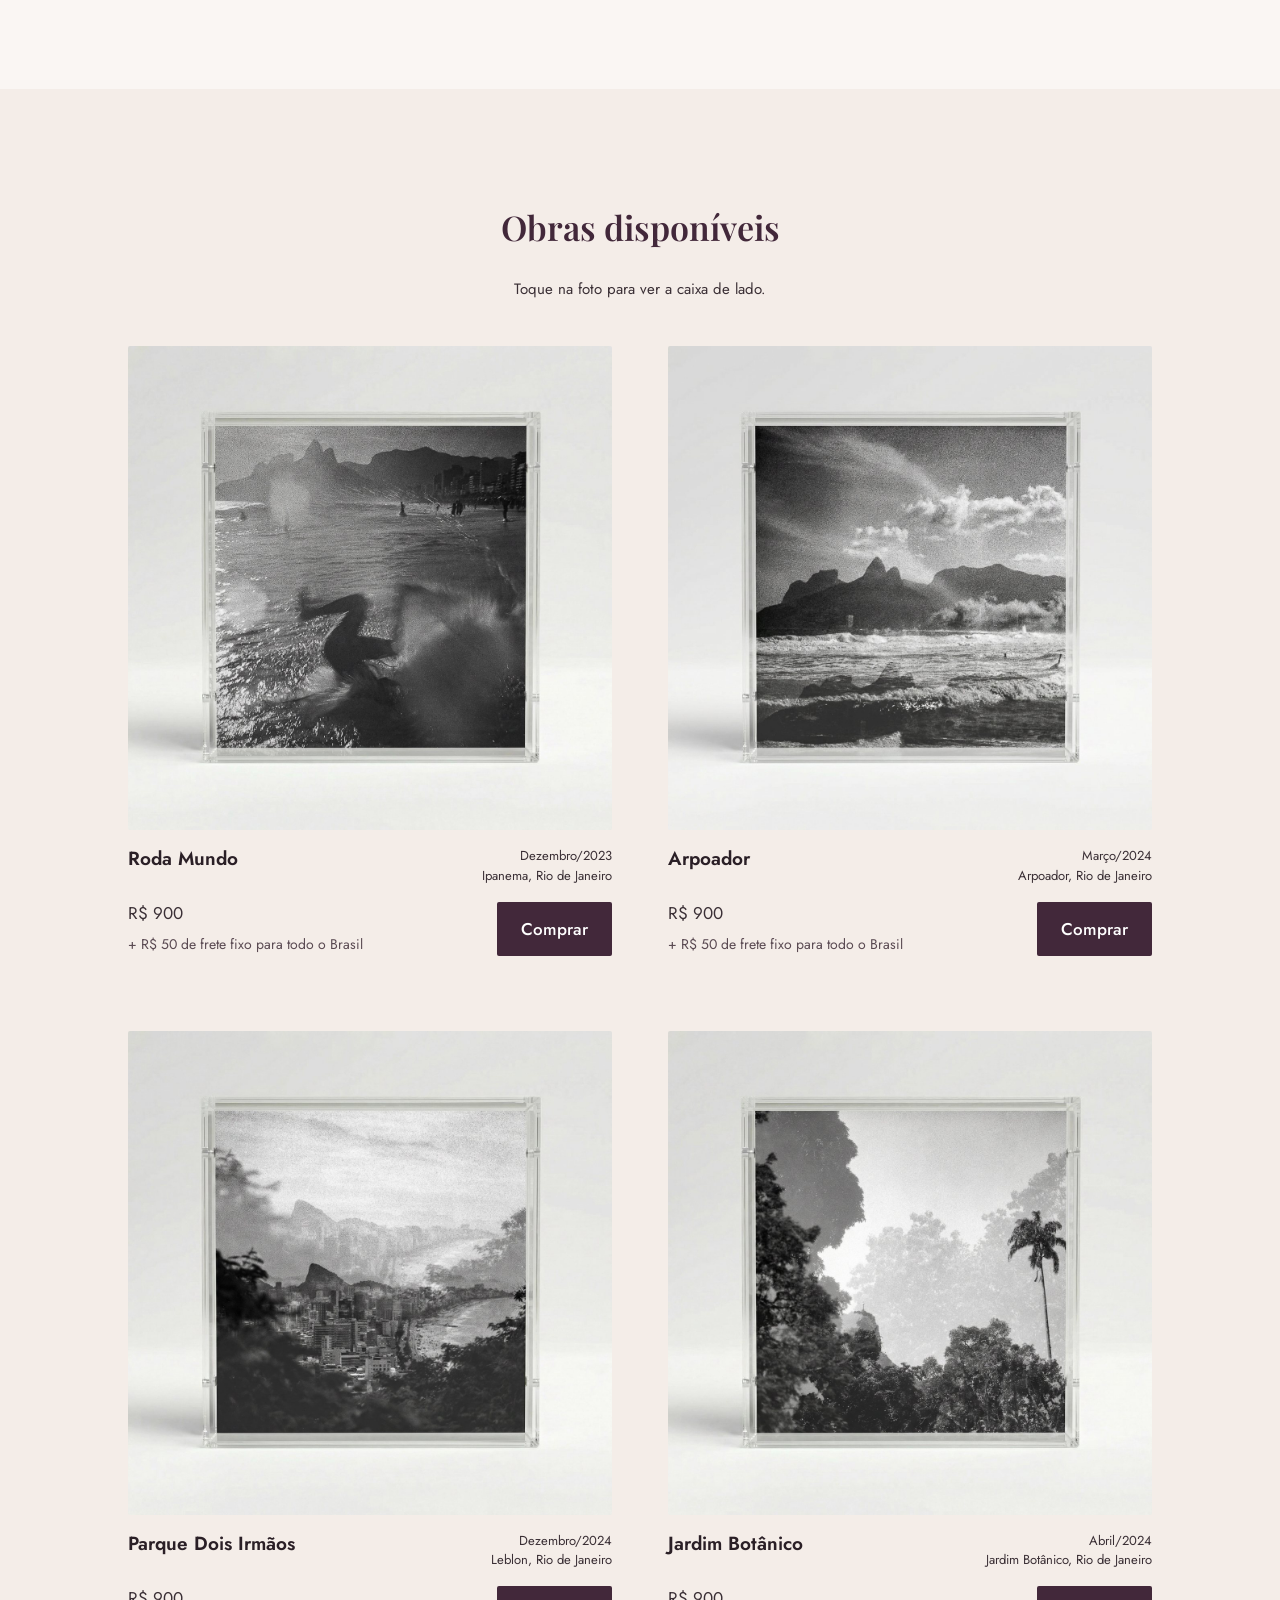
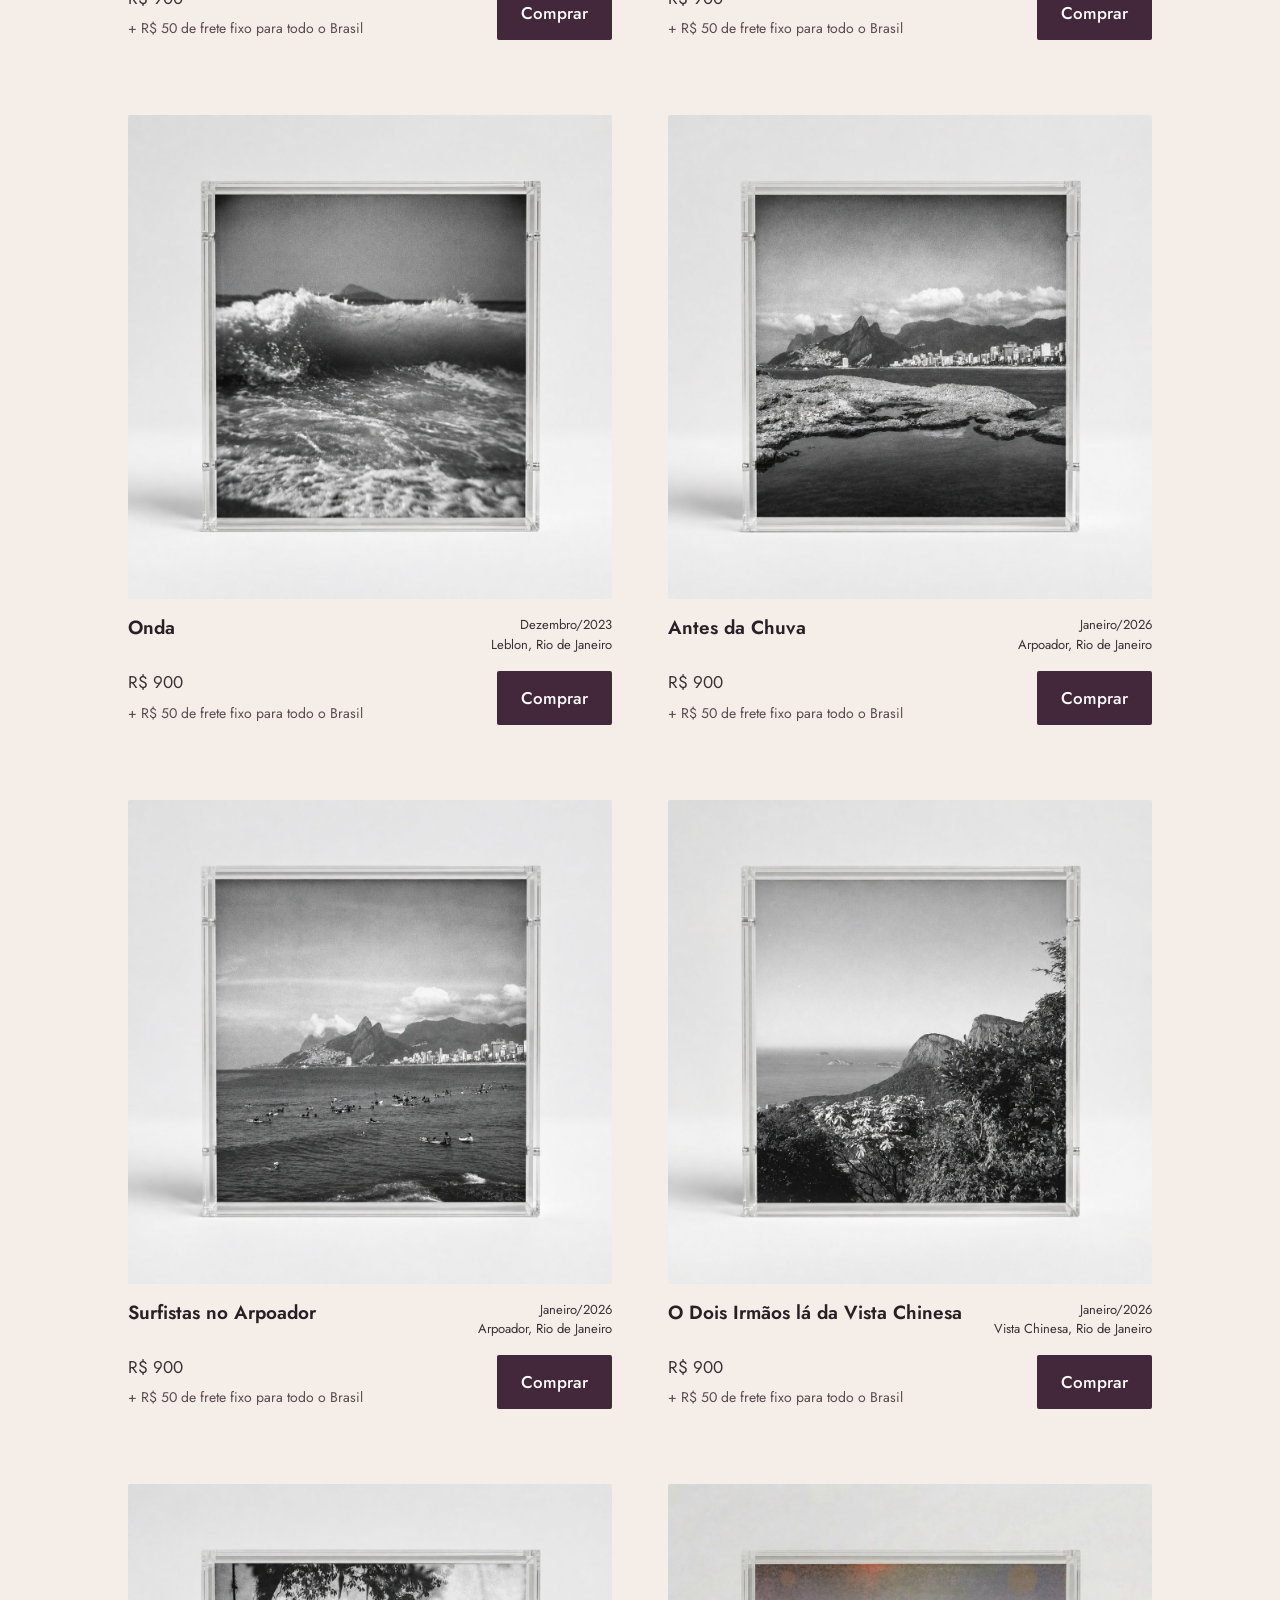
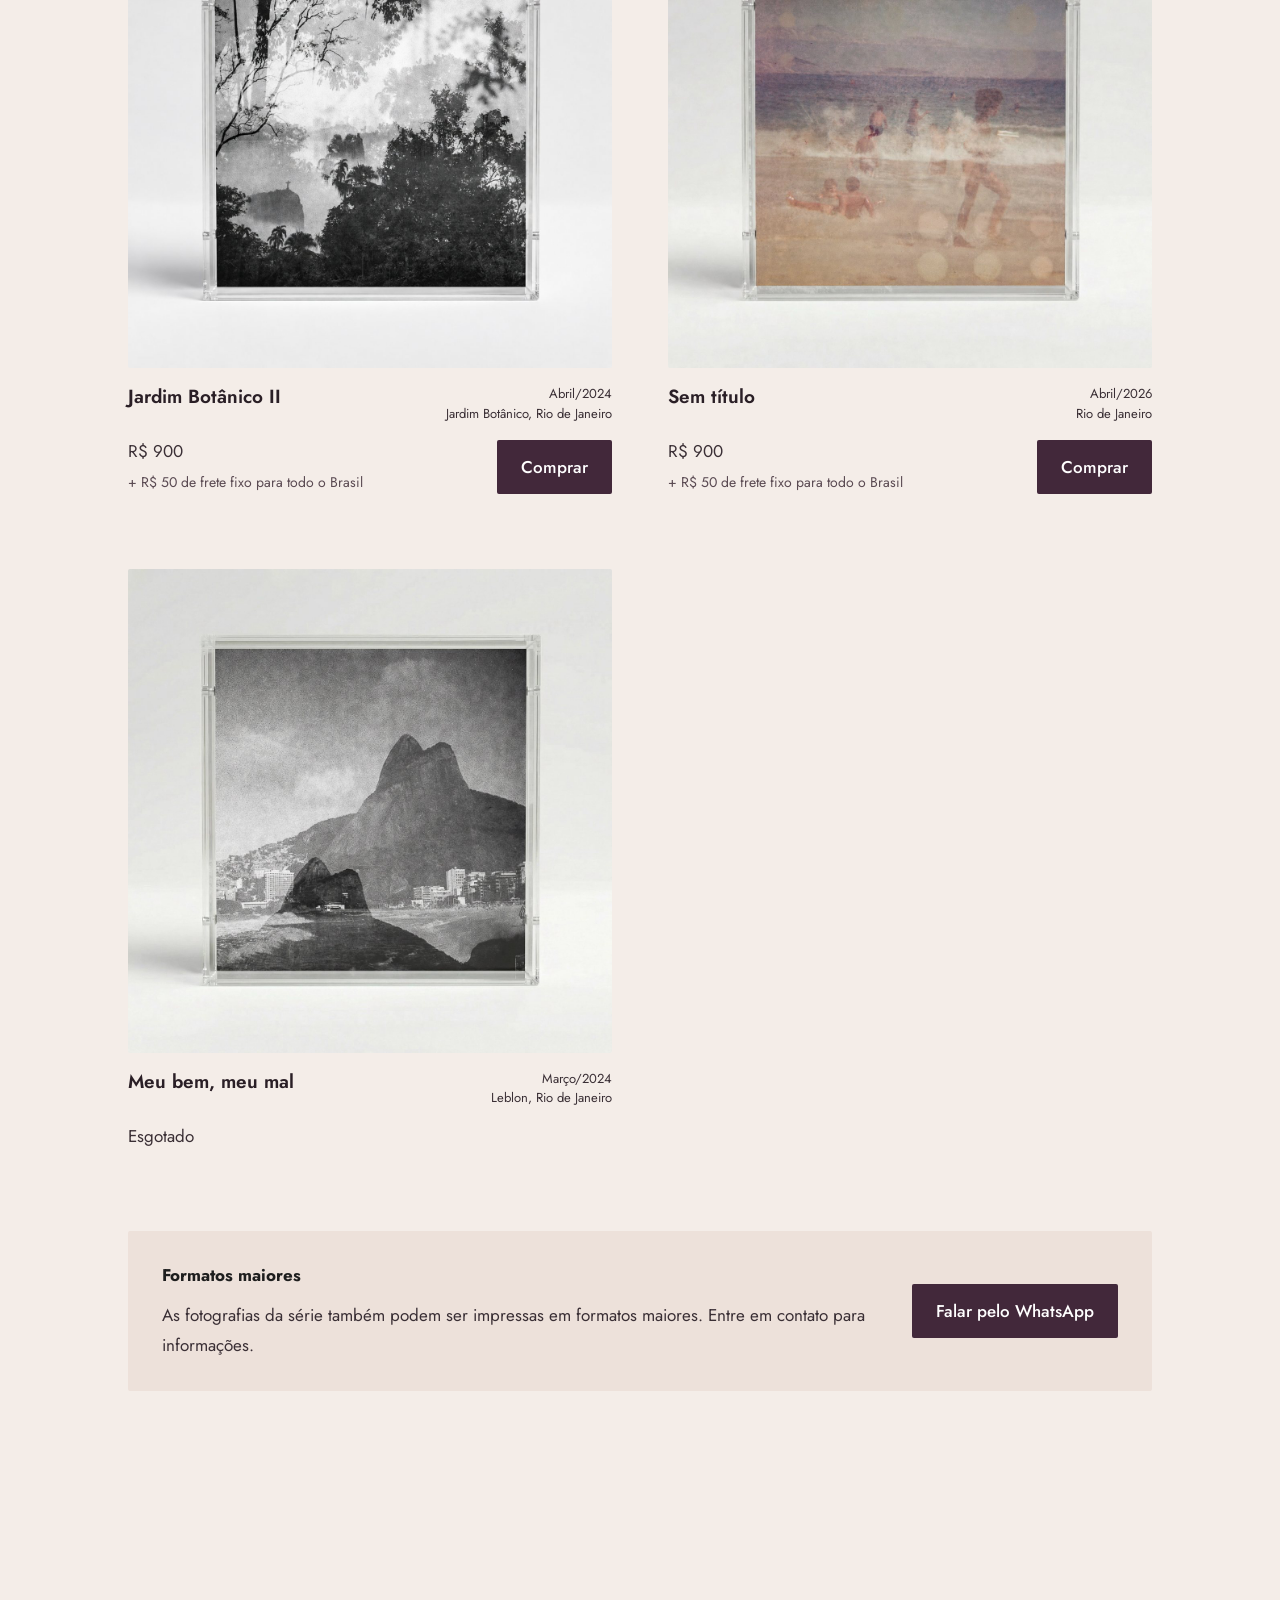
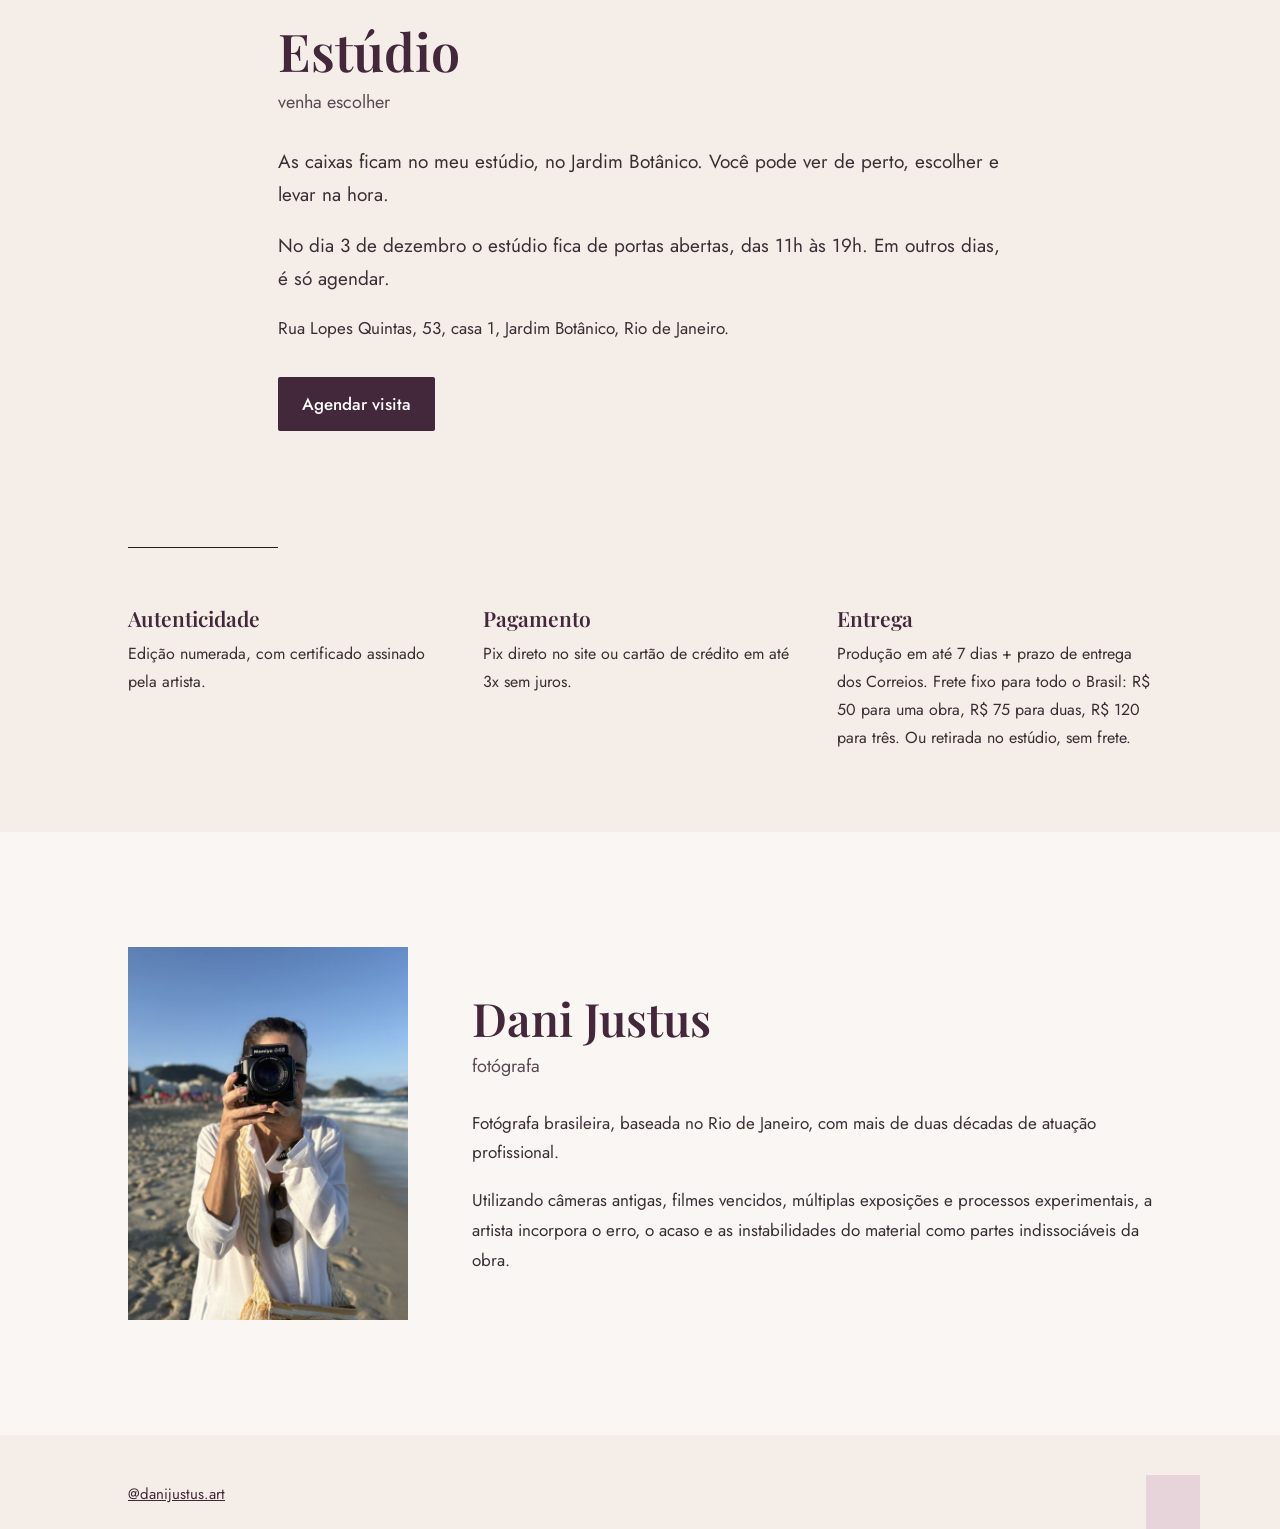
==== commit f09e6eb8: "Janelas: botão Ver as obras disponíveis e títulos visíveis sob o menu fixo Co-Authored-By: Claude Op" ====
--- a/index.html
+++ b/index.html
@@ -233,6 +233,7 @@
         <p>Edição numerada, com certificado assinado pela artista.</p>
       </div>
       <p style="margin:26px 0 0; color:#1E1E1E;">R$ 900 cada. Frete de R$ 50 para todo o Brasil.</p>
+      <p style="margin:24px 0 0;"><a class="botao" href="#obras">Ver as obras disponíveis</a></p>
     </div>
   </div>
 </section>
--- a/js/loja.css
+++ b/js/loja.css
@@ -46,3 +46,5 @@
 .botao-loja.claro { background: transparent; color: #42283A; border: 1px solid #42283A; }
 .botao-loja.claro:hover { background: #42283A; color: #fff; }
 .botao-loja:disabled { opacity: .6; cursor: wait; }
+
+[id] { scroll-margin-top: 90px; }
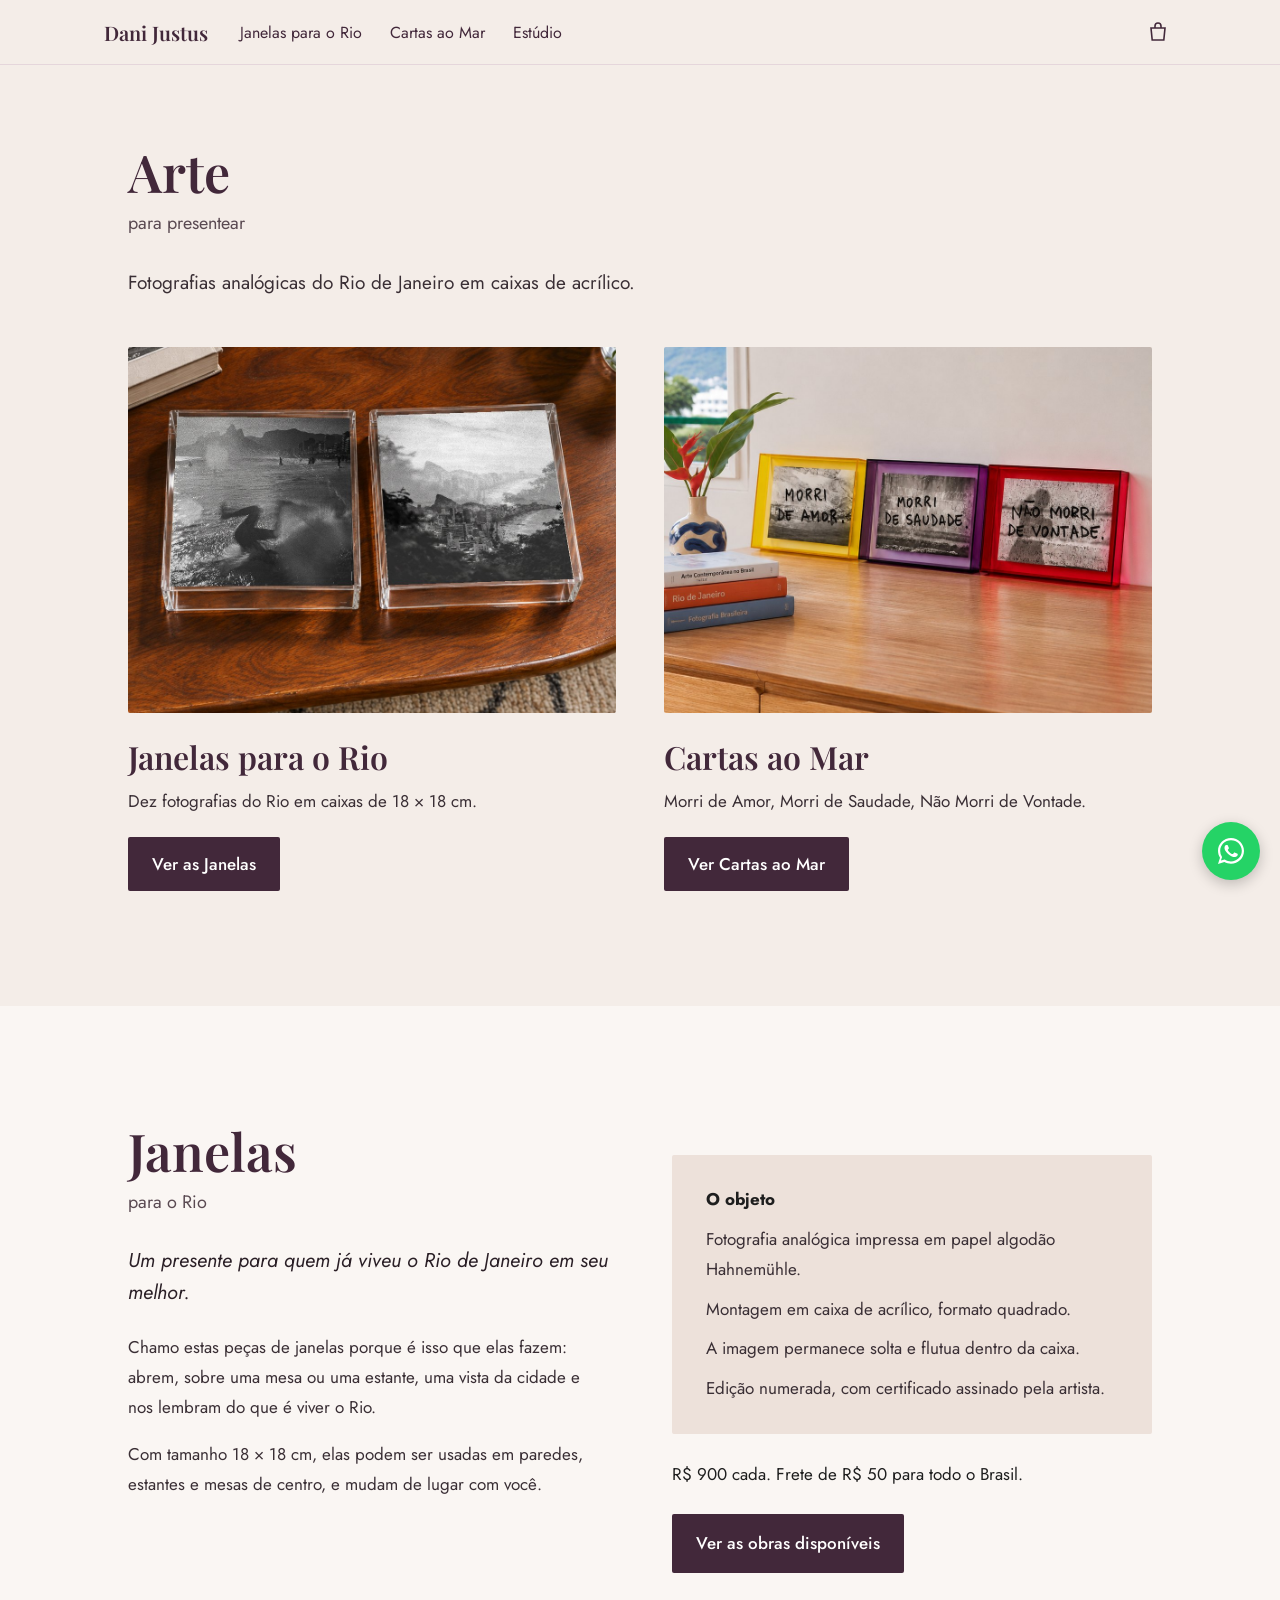
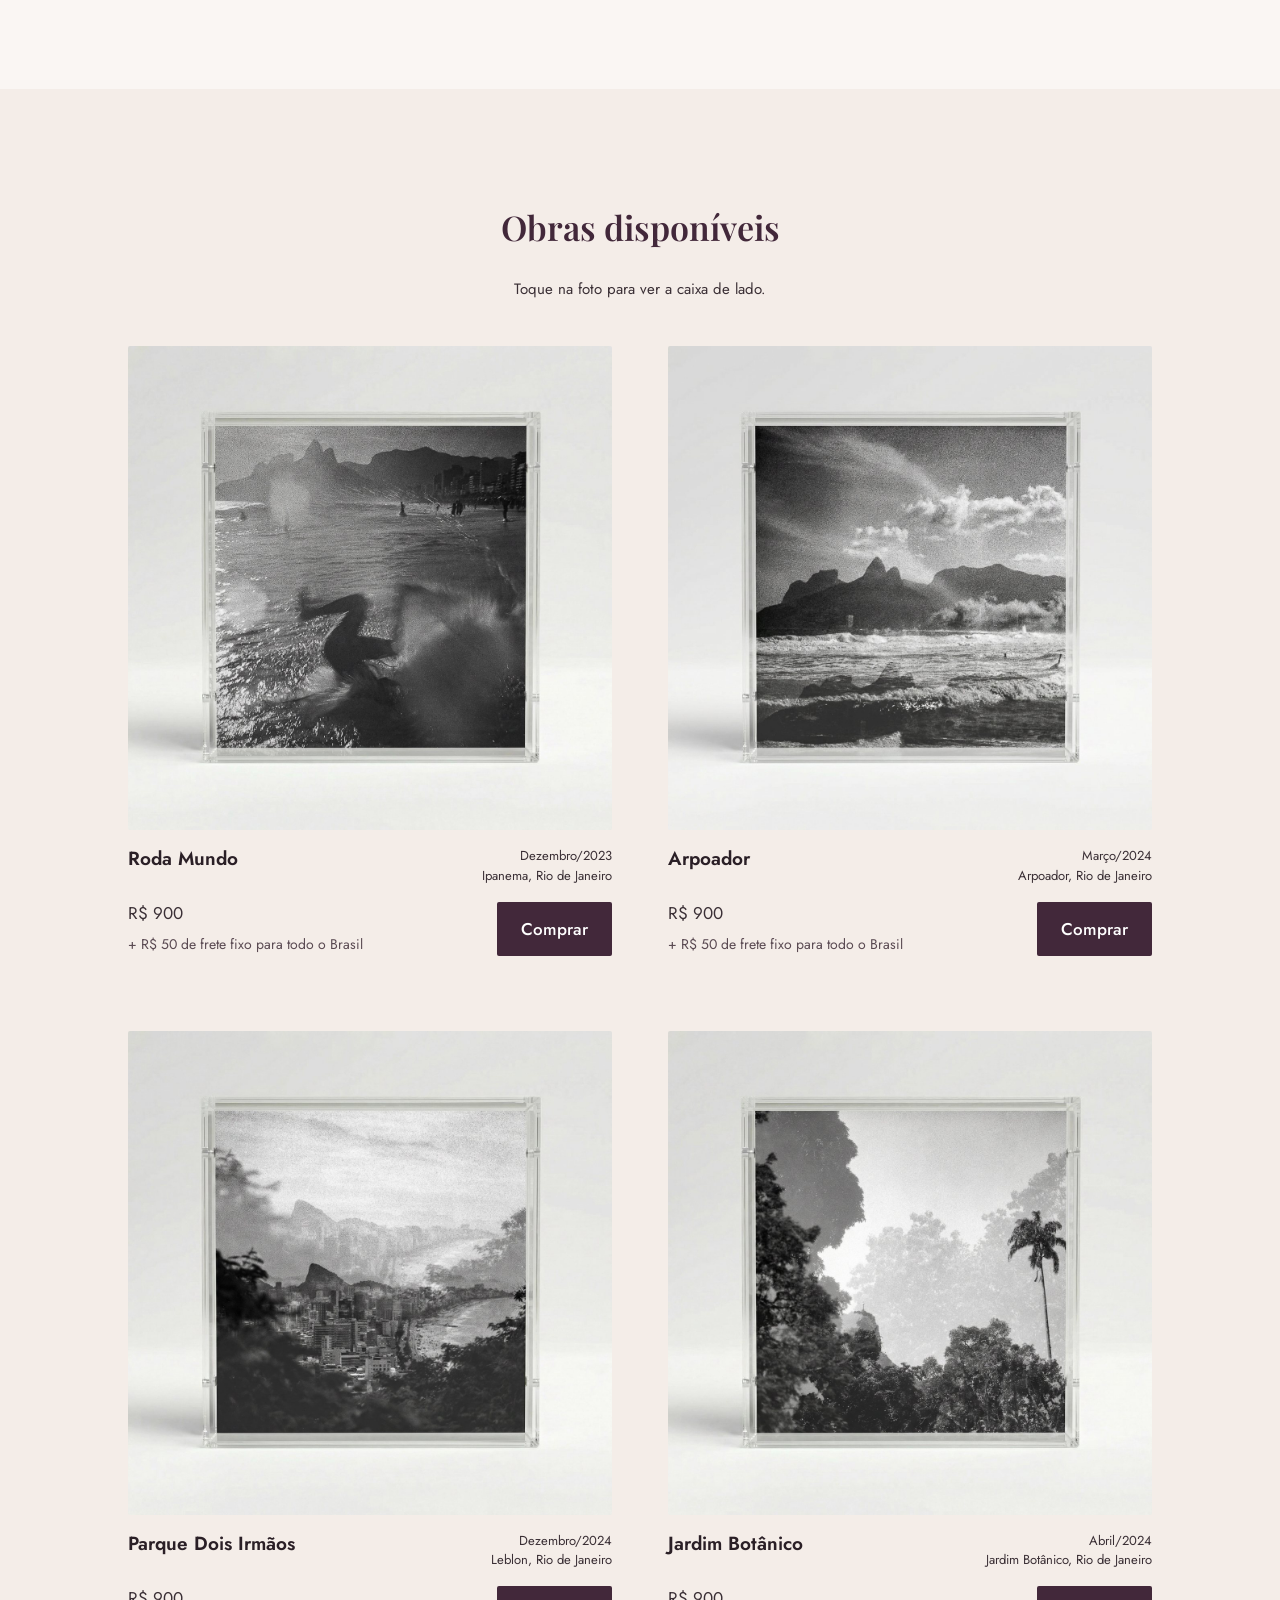
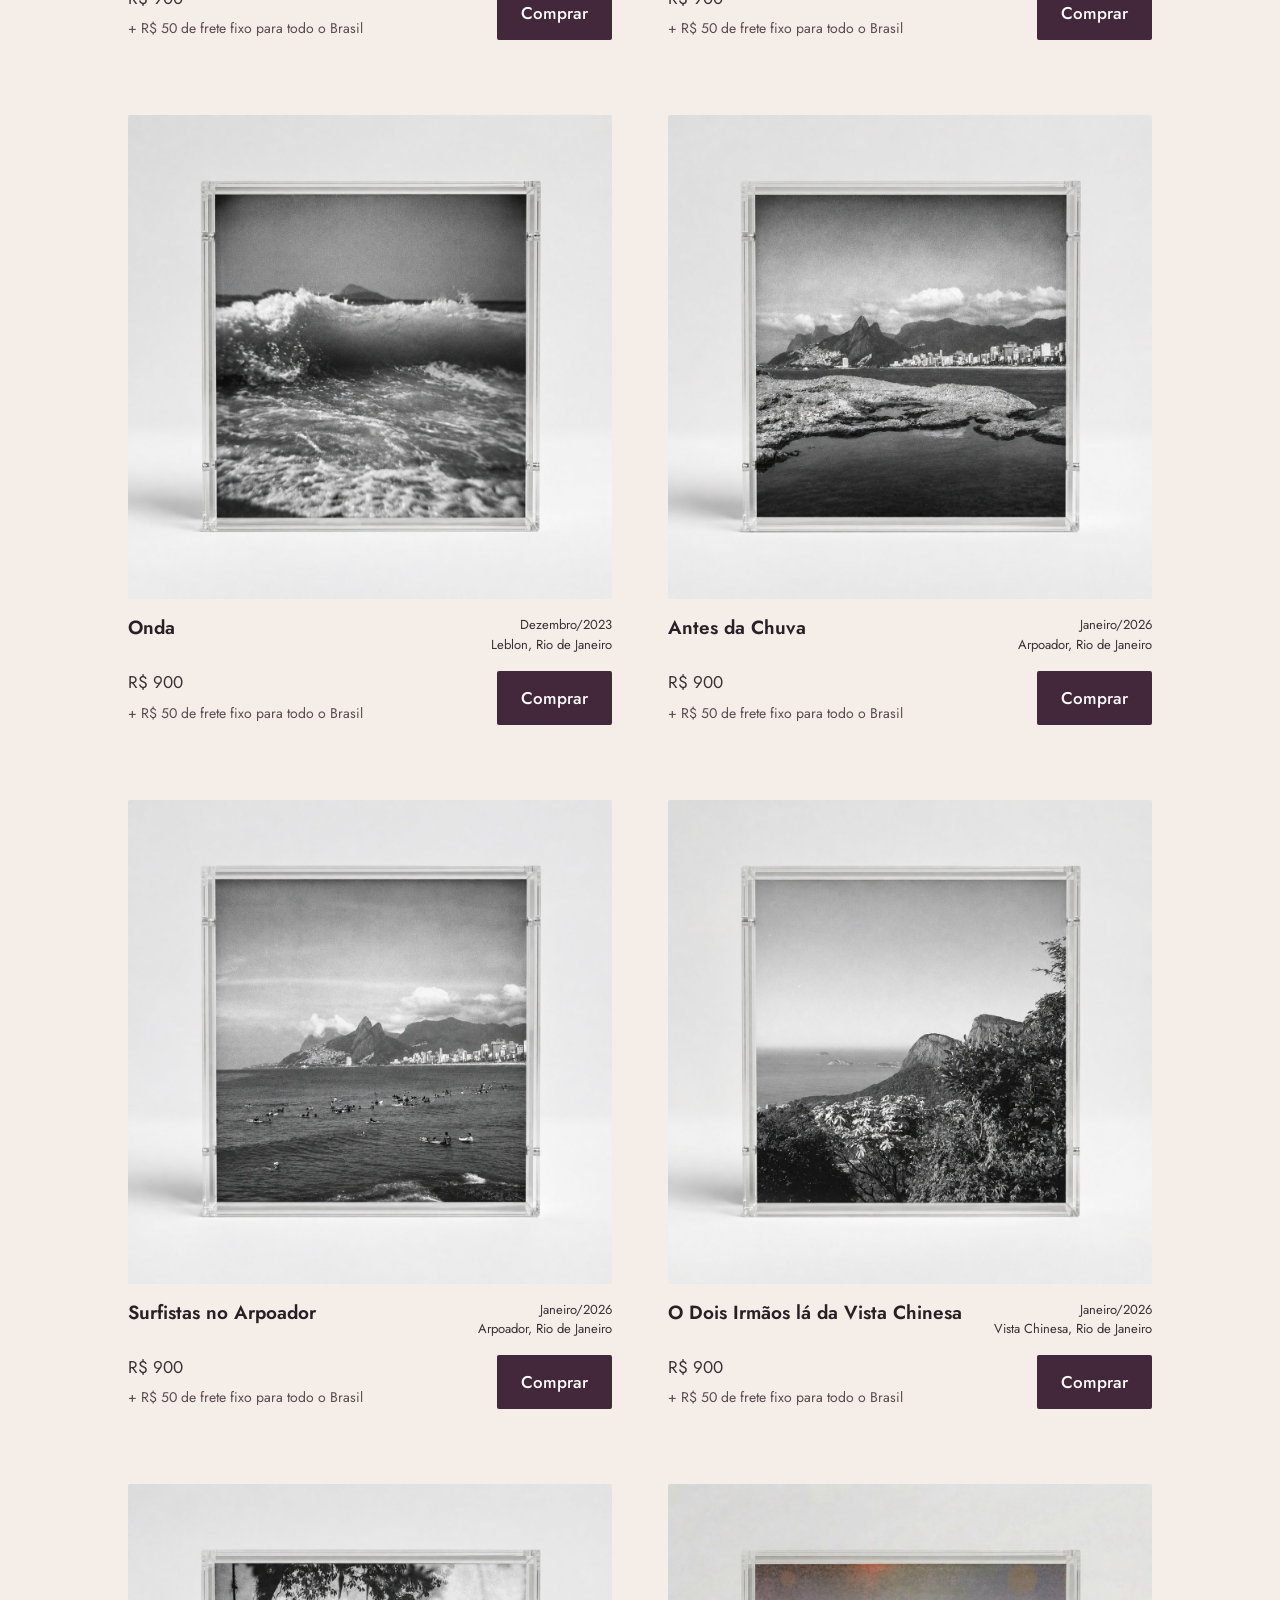
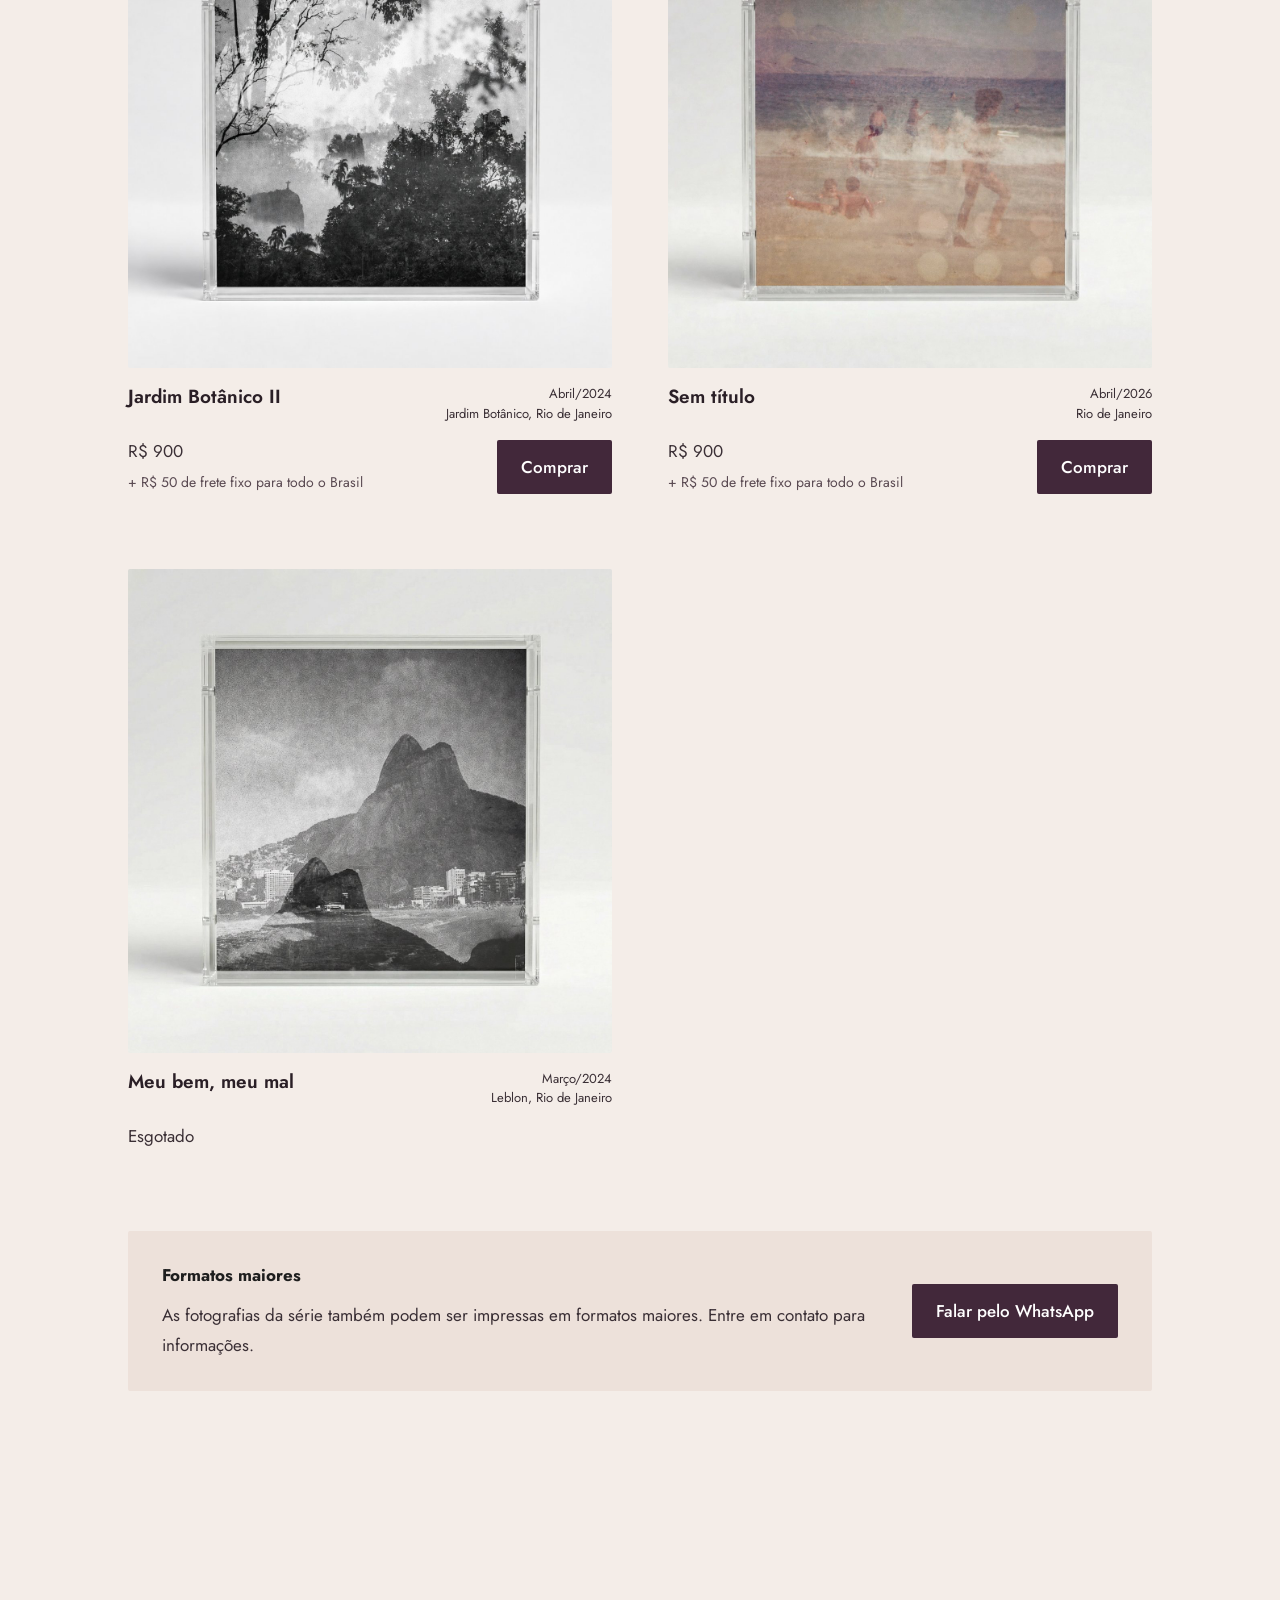
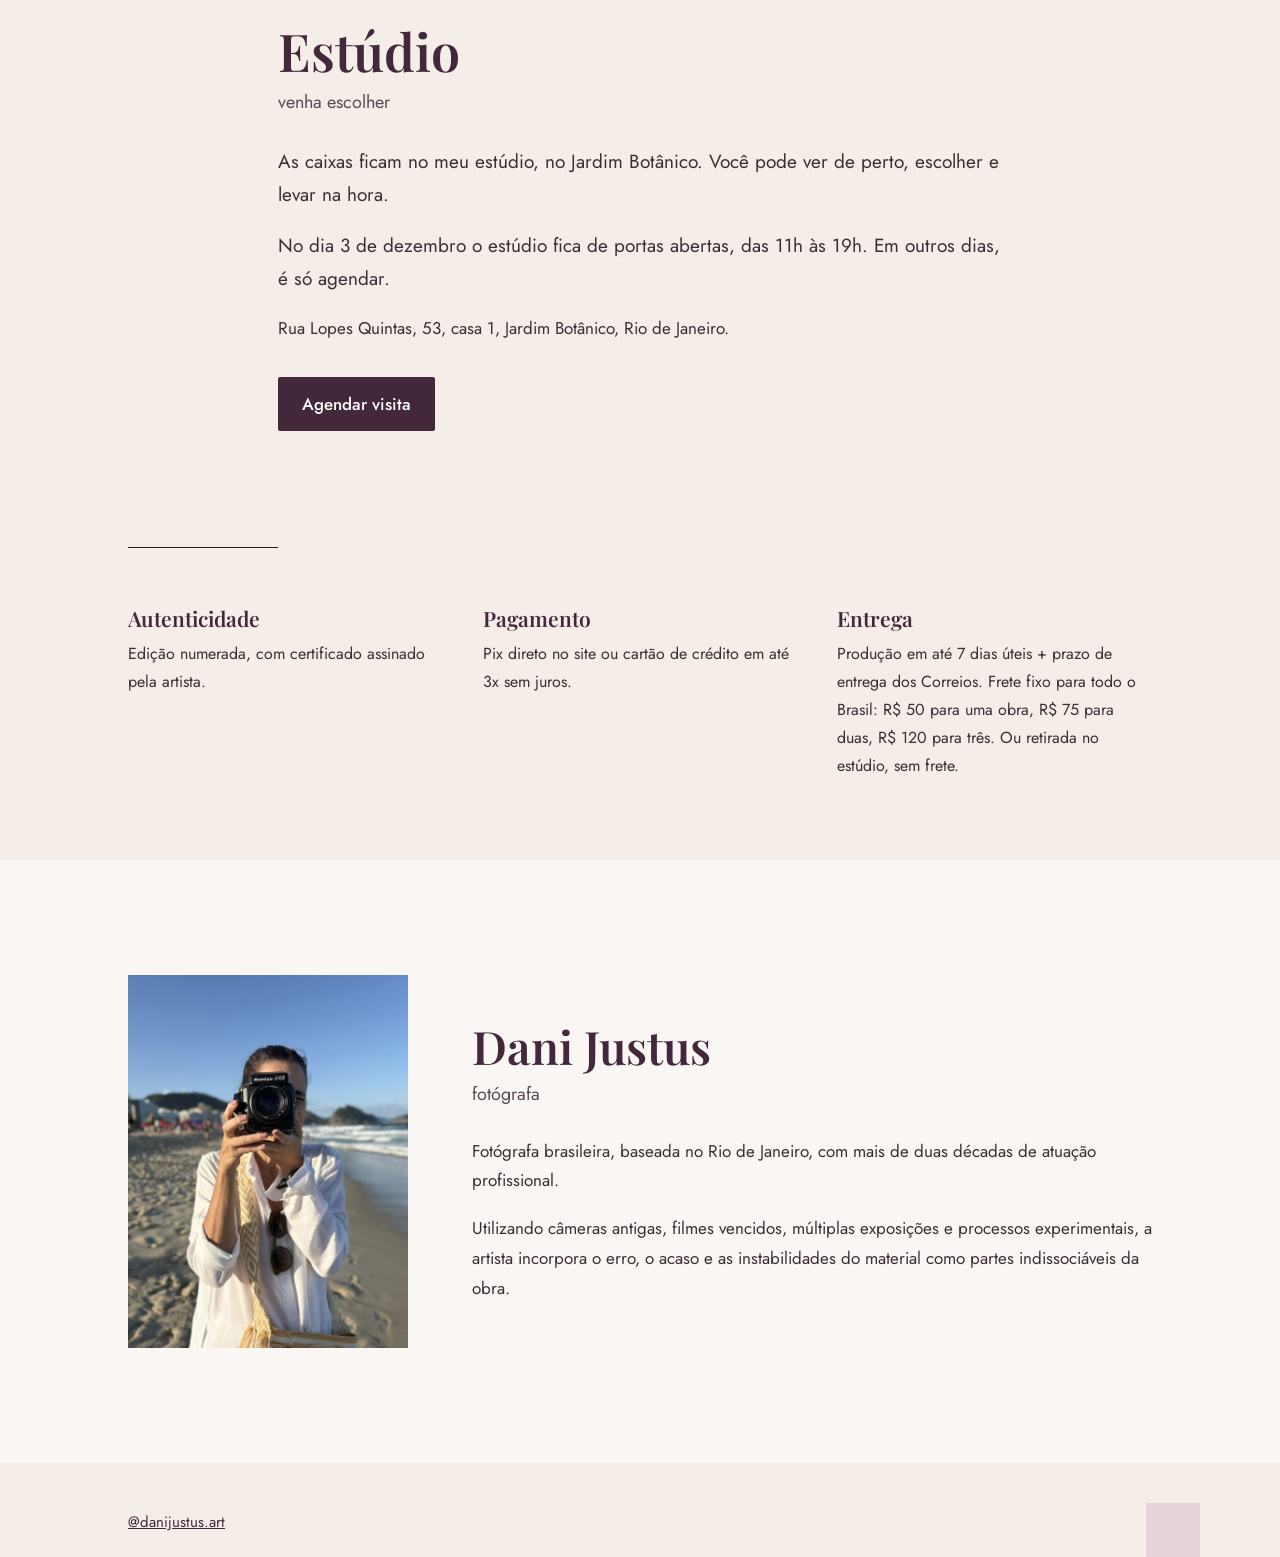
==== commit 4972f979: "Prazo de produção: 7 dias úteis Co-Authored-By: Claude Opus 5.5 <noreply@anthropic.com> Claude-Sessi" ====
--- a/index.html
+++ b/index.html
@@ -409,7 +409,7 @@
   </div>
   <div>
     <h3>Entrega</h3>
-    <p>Produção em até 7 dias + prazo de entrega dos Correios. Frete fixo para todo o Brasil: R$ 50 para uma obra, R$ 75 para duas, R$ 120 para três. Ou retirada no estúdio, sem frete.</p>
+    <p>Produção em até 7 dias úteis + prazo de entrega dos Correios. Frete fixo para todo o Brasil: R$ 50 para uma obra, R$ 75 para duas, R$ 120 para três. Ou retirada no estúdio, sem frete.</p>
   </div>
 </section>
 
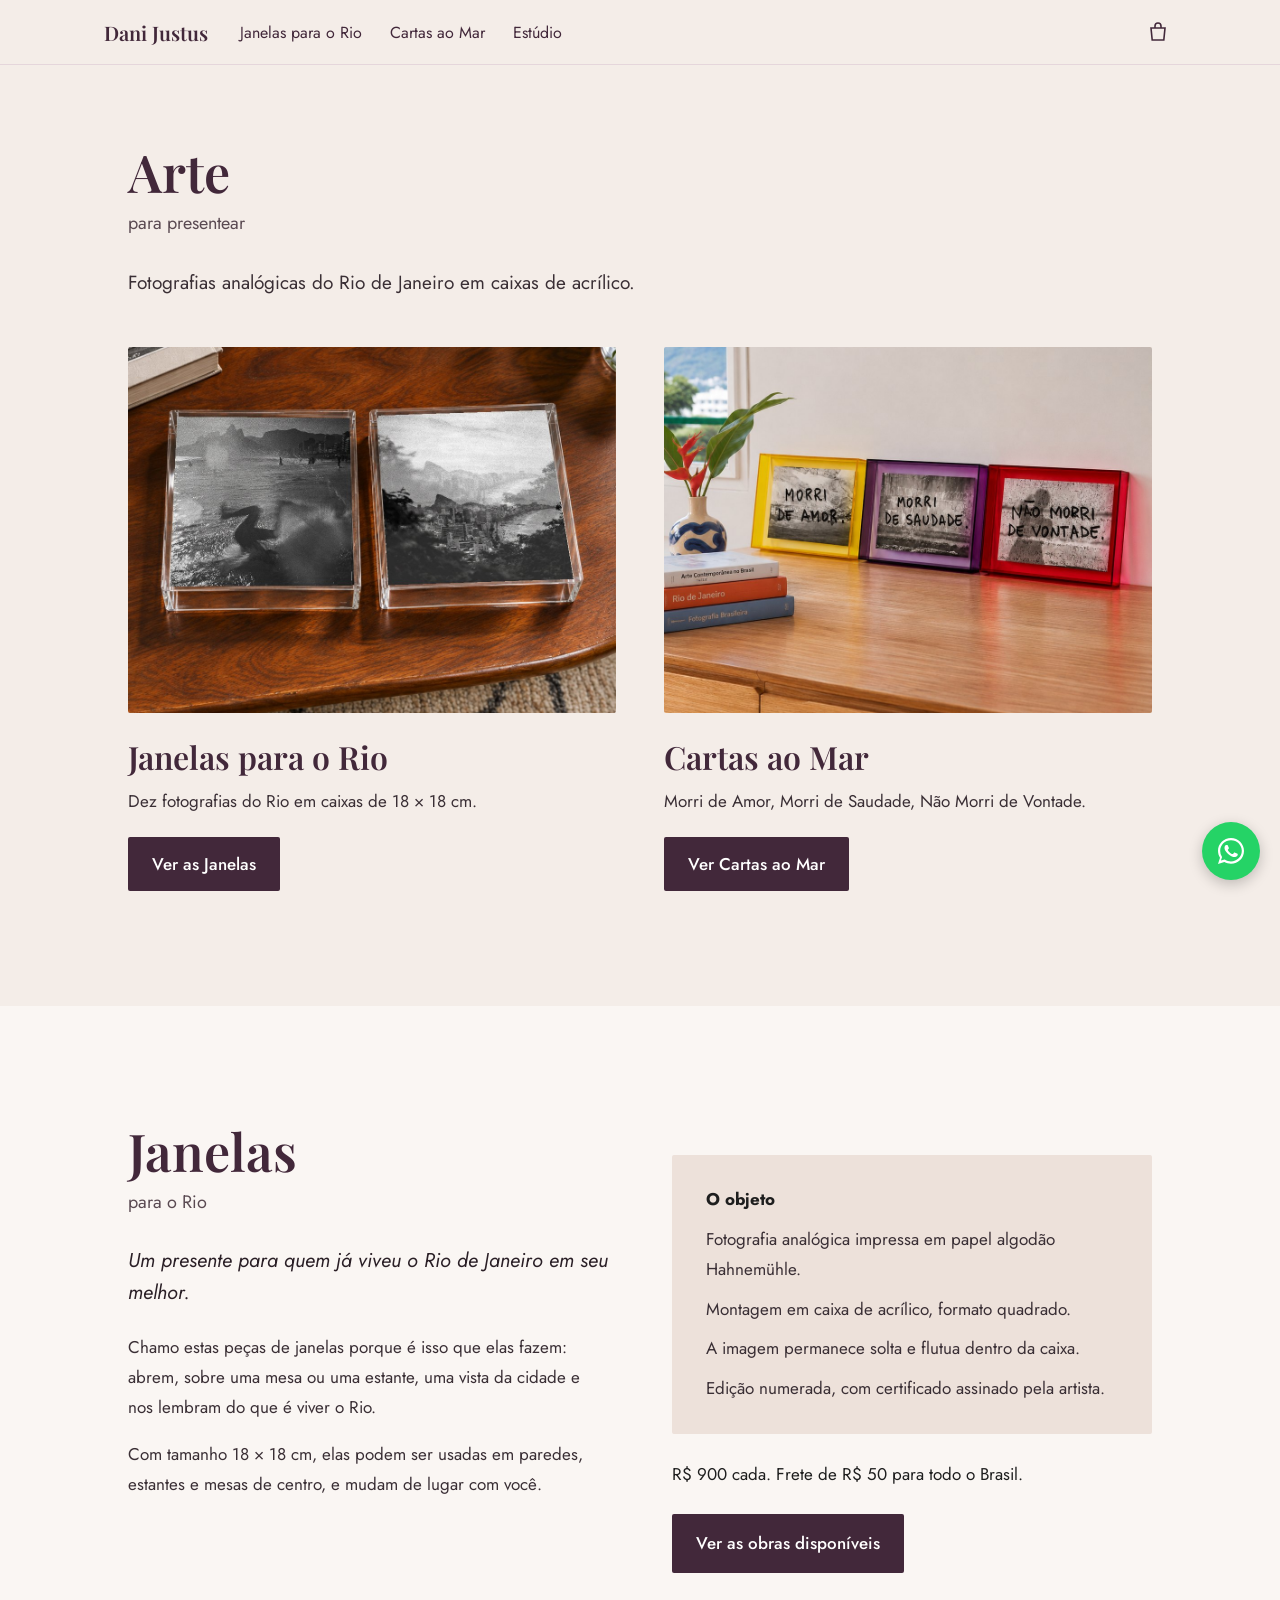
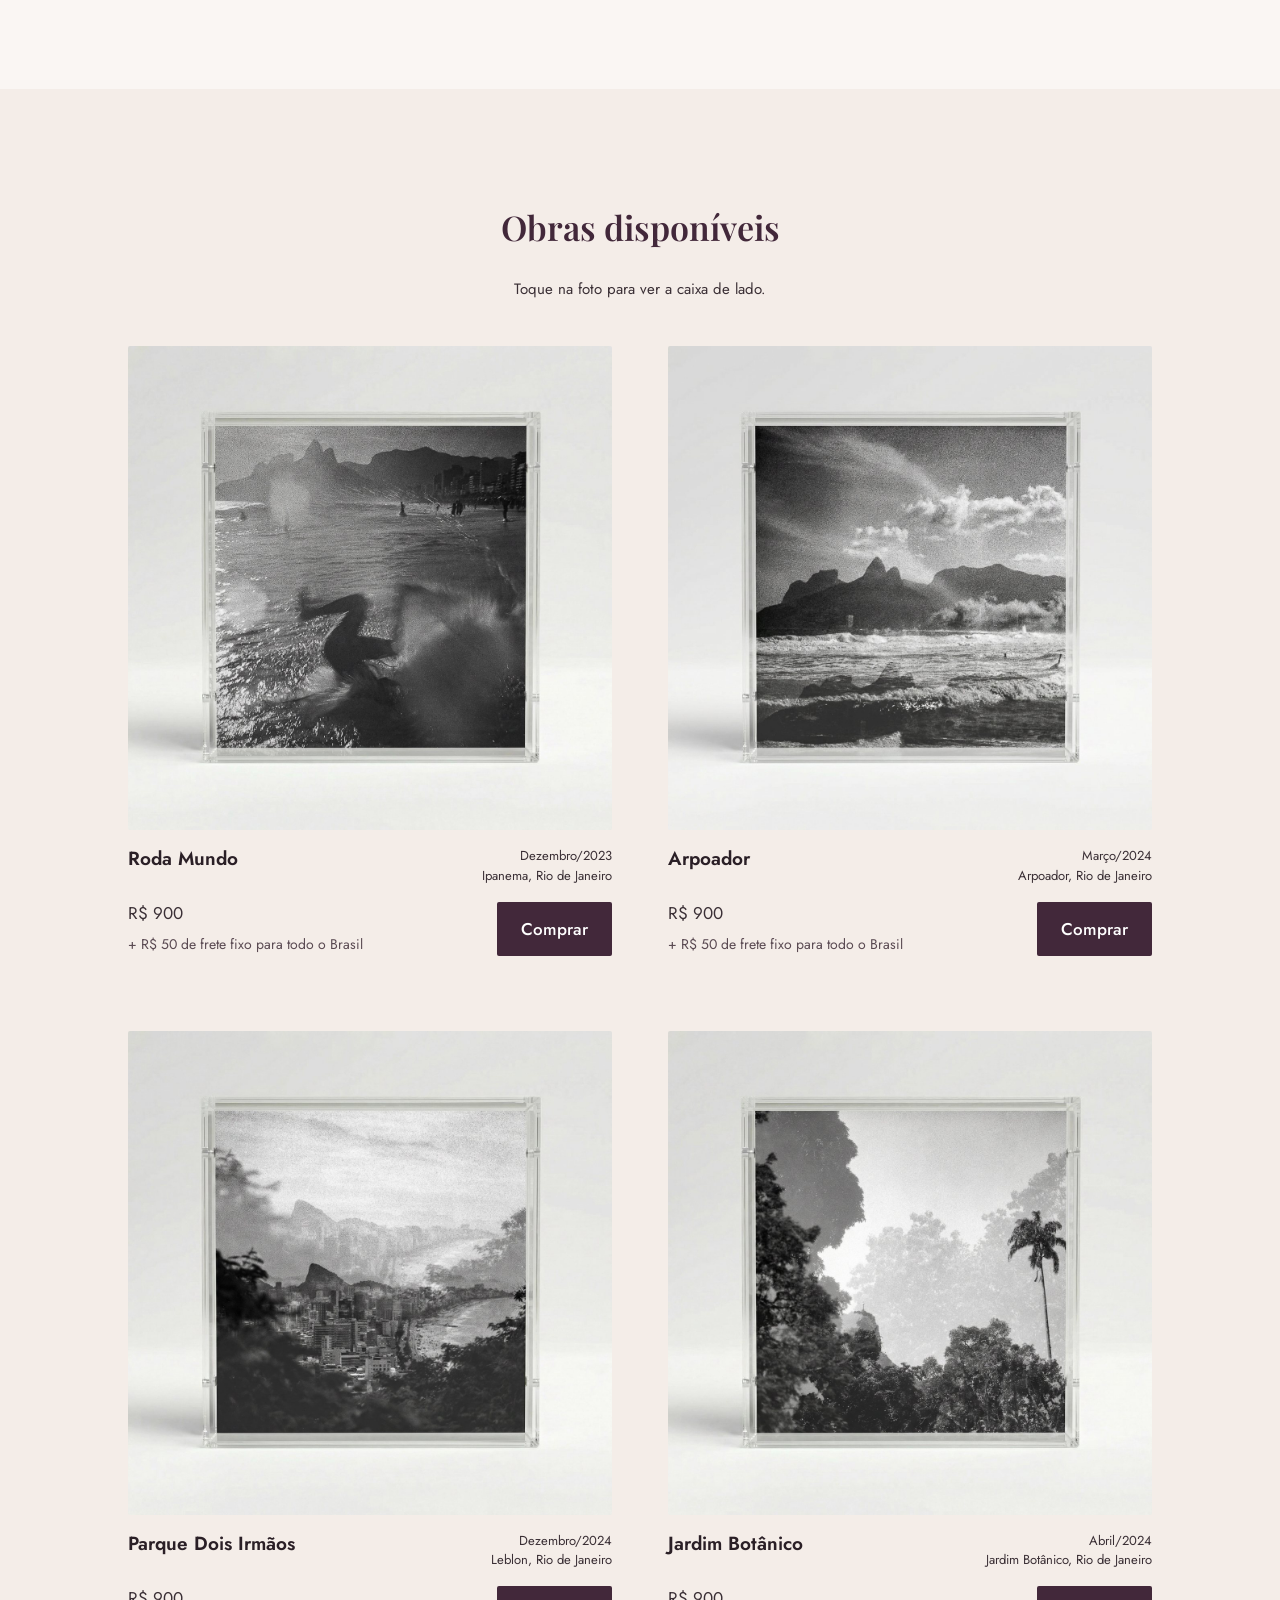
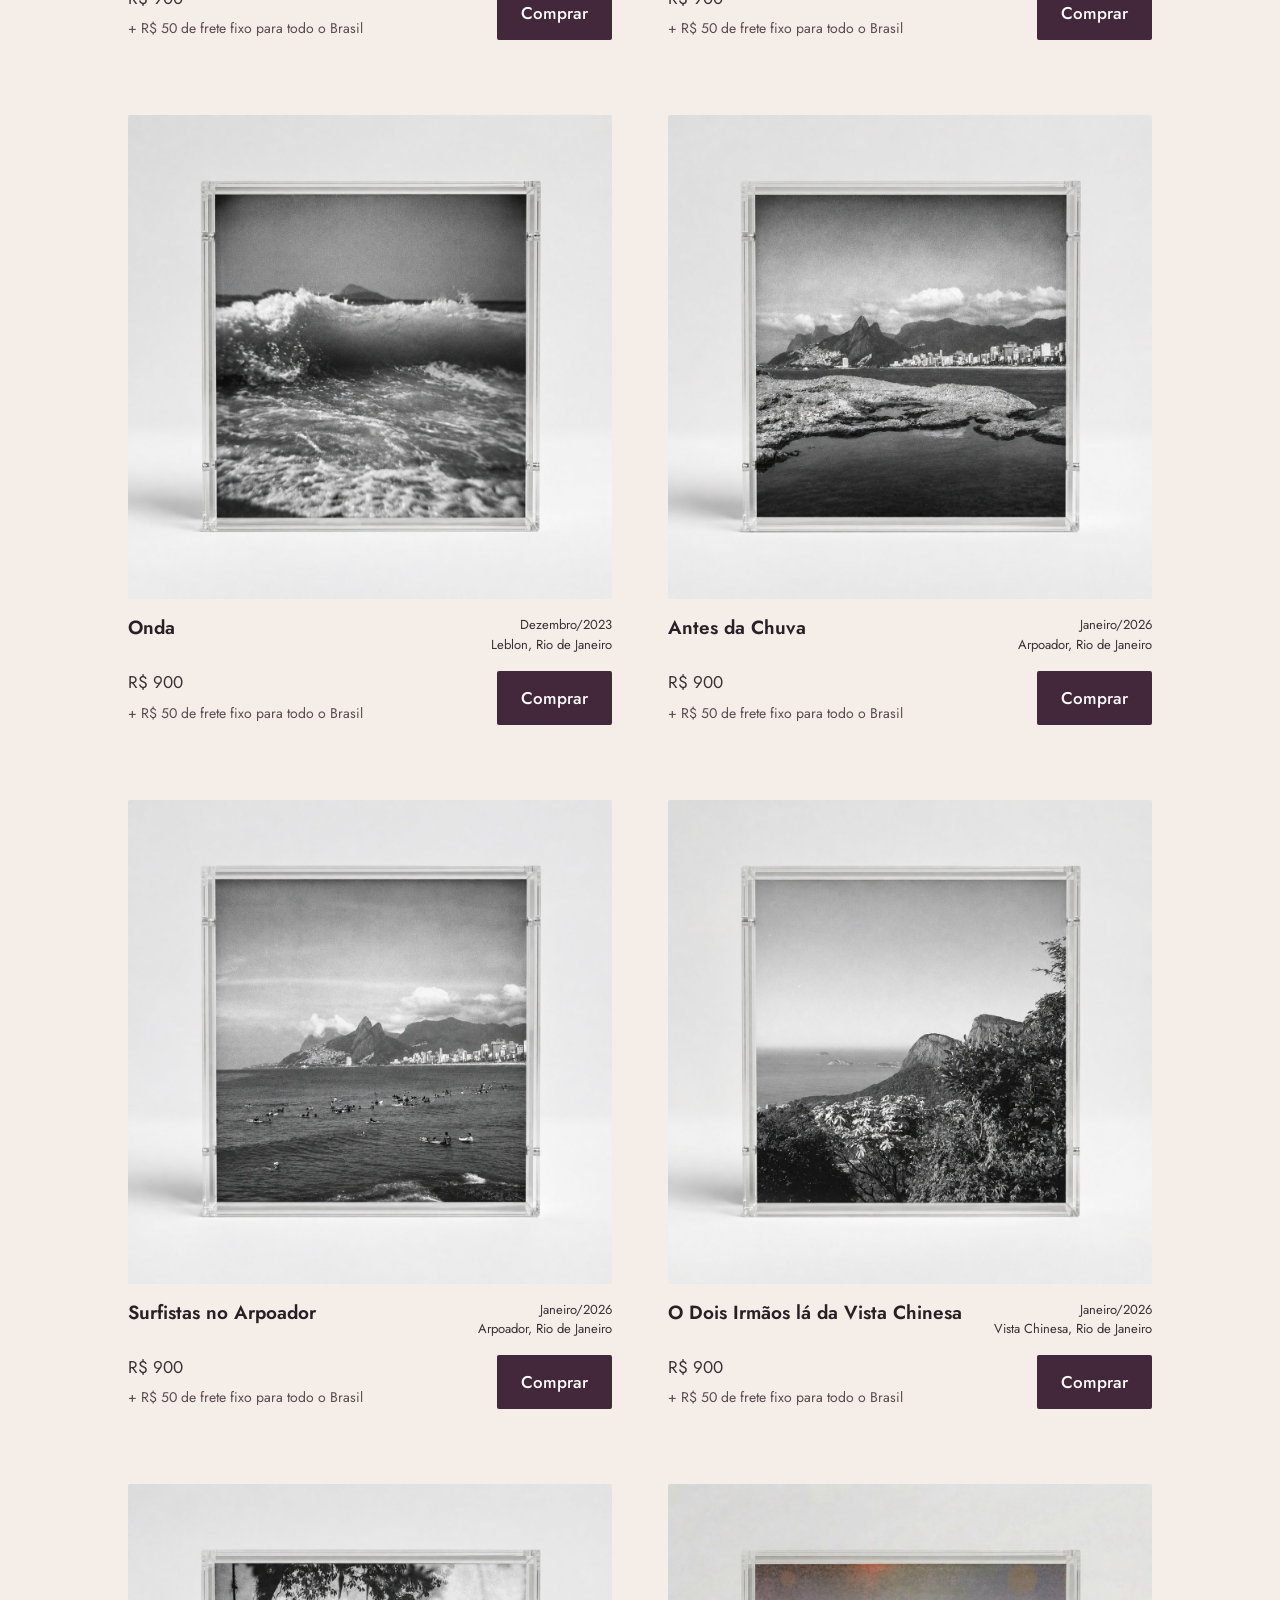
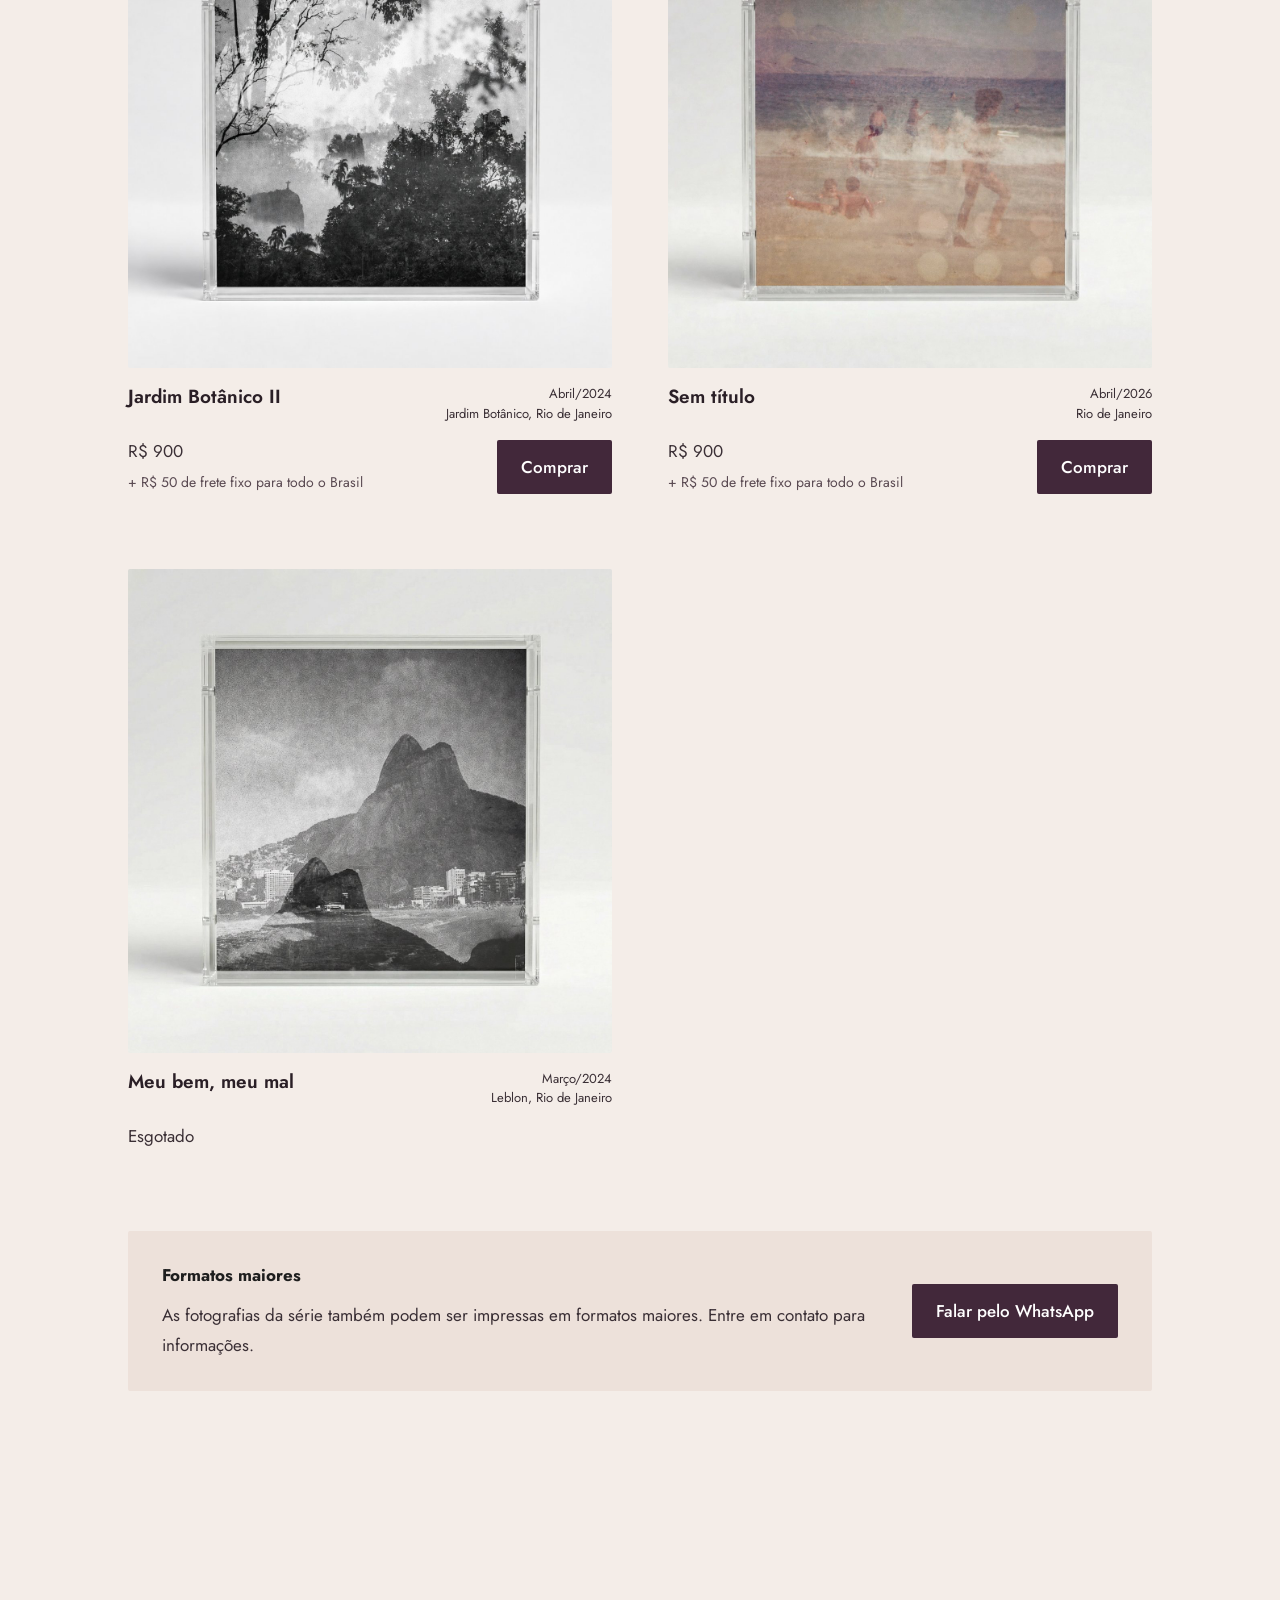
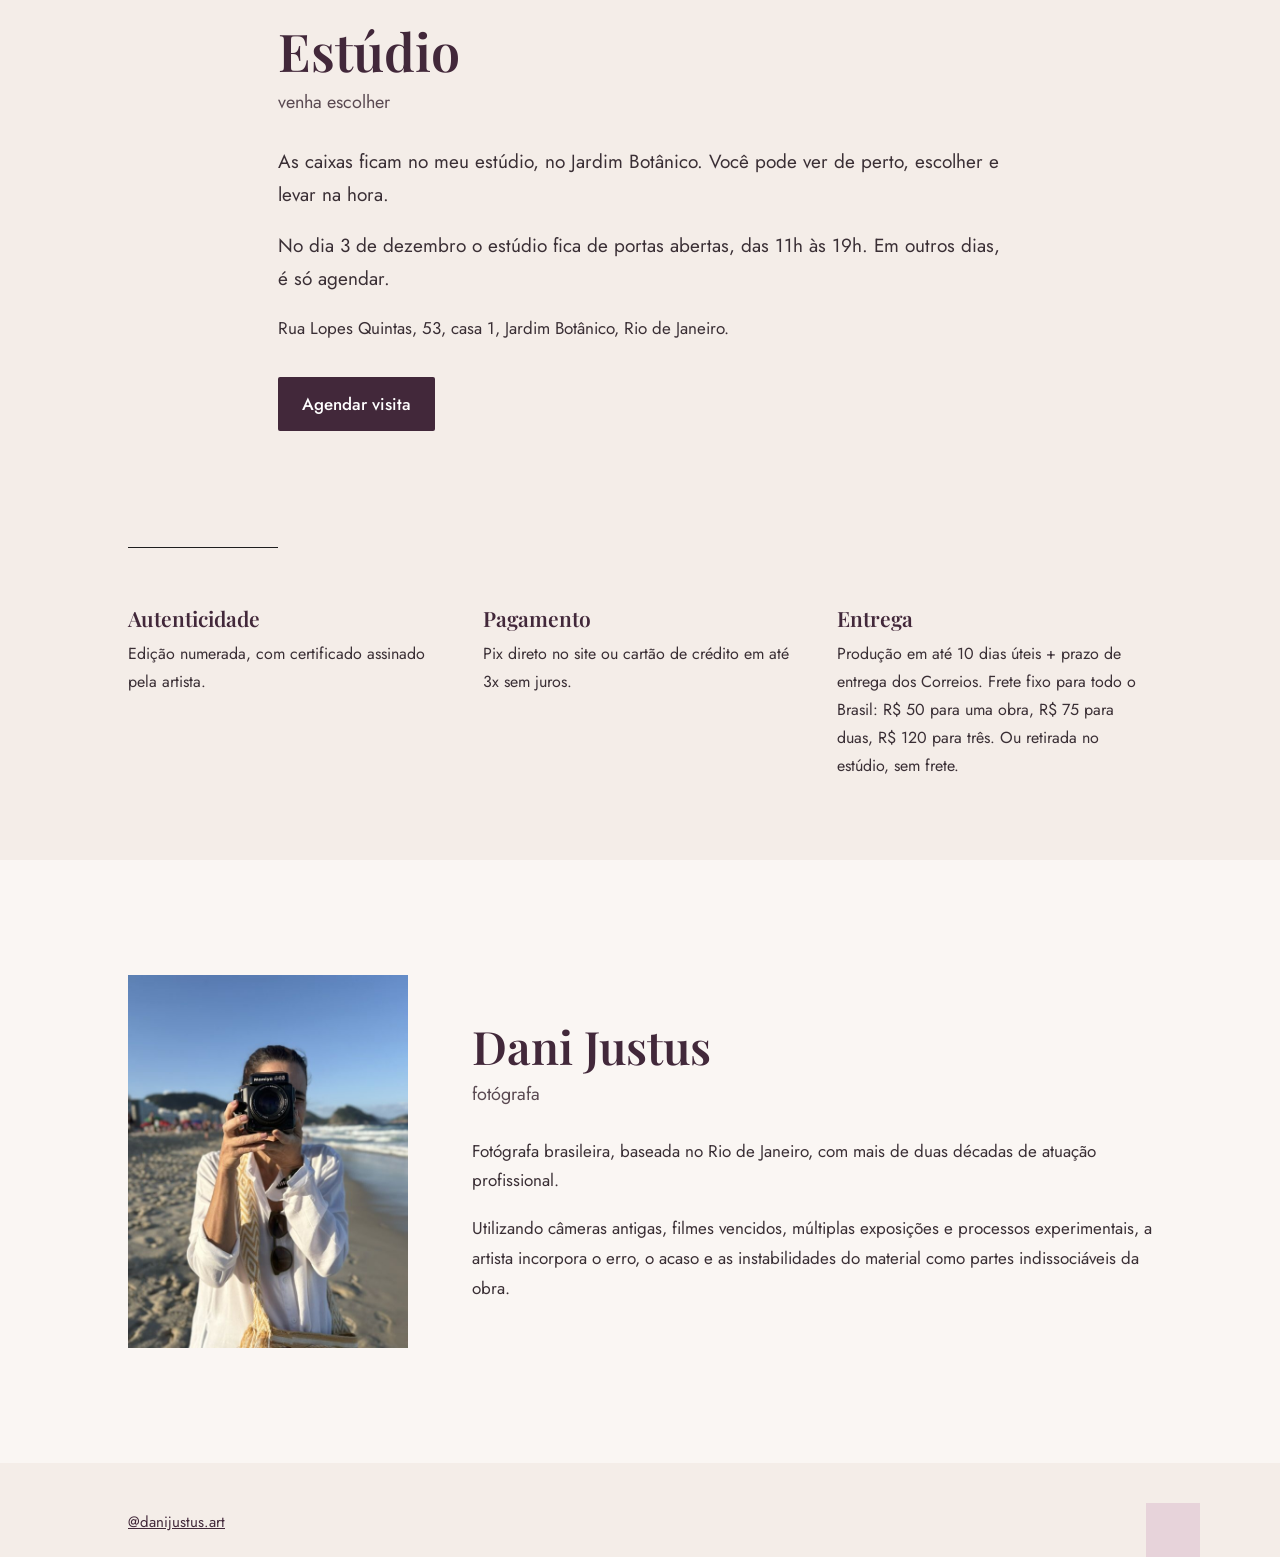
==== commit 83bf70c4: "Prazo de produção: 10 dias úteis Co-Authored-By: Claude Opus 5.5 <noreply@anthropic.com> Claude-Sess" ====
--- a/index.html
+++ b/index.html
@@ -409,7 +409,7 @@
   </div>
   <div>
     <h3>Entrega</h3>
-    <p>Produção em até 7 dias úteis + prazo de entrega dos Correios. Frete fixo para todo o Brasil: R$ 50 para uma obra, R$ 75 para duas, R$ 120 para três. Ou retirada no estúdio, sem frete.</p>
+    <p>Produção em até 10 dias úteis + prazo de entrega dos Correios. Frete fixo para todo o Brasil: R$ 50 para uma obra, R$ 75 para duas, R$ 120 para três. Ou retirada no estúdio, sem frete.</p>
   </div>
 </section>
 
